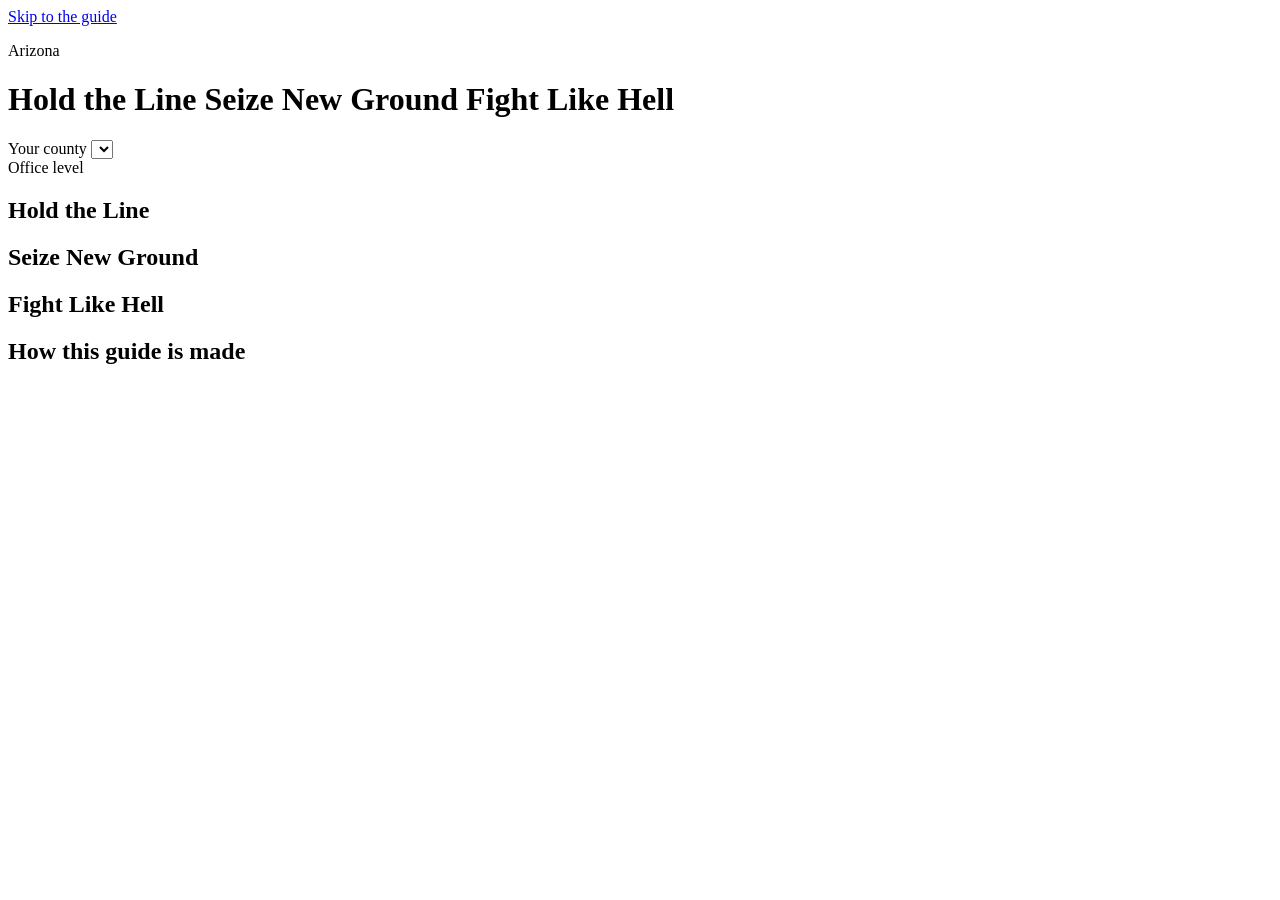
==== index.html @ 3aa8bc8f "Add page shell" ====
<!DOCTYPE html>
<html lang="en">
<head>
<meta charset="utf-8">
<meta name="viewport" content="width=device-width, initial-scale=1">
<title>HSF Voter Guide</title>
<meta name="description" content="Arizona voter guide. Hold the Line. Seize New Ground. Fight Like Hell.">

<meta property="og:title" content="HSF Voter Guide">
<meta property="og:description" content="Hold the Line. Seize New Ground. Fight Like Hell.">
<meta property="og:type" content="website">

<link rel="preconnect" href="https://fonts.googleapis.com">
<link rel="preconnect" href="https://fonts.gstatic.com" crossorigin>
<link href="https://fonts.googleapis.com/css2?family=Anton&family=Public+Sans:ital,wght@0,400;0,600;0,800;1,400&display=swap" rel="stylesheet">

<link rel="stylesheet" href="styles.css">
</head>
<body>

<a class="skip-link" href="#main">Skip to the guide</a>

<!-- ============ MASTHEAD ============ -->
<header class="masthead">
  <div class="masthead-inner">
    <p class="eyebrow" id="cycle-line">Arizona</p>
    <h1 class="wordmark">
      <span class="wm-line"><span class="lead">Hold</span> the Line</span>
      <span class="wm-line"><span class="lead">Seize</span> New Ground</span>
      <span class="wm-line"><span class="lead">Fight</span> Like Hell</span>
    </h1>
    <p class="masthead-sub" id="masthead-sub"></p>
  </div>
</header>

<!-- ============ VOTER TOOLS ============ -->
<section class="voter-tools" aria-label="Voter registration tools">
  <div class="tools-inner" id="voter-tools"></div>
</section>

<!-- ============ FILTER BAR ============ -->
<nav class="filterbar" aria-label="Filter the guide">
  <div class="filterbar-inner">

    <div class="filter-group">
      <label class="filter-label" for="county-select">Your county</label>
      <select id="county-select" class="county-select"></select>
    </div>

    <div class="filter-group filter-group-levels" id="level-group">
      <span class="filter-label" id="level-label">Office level</span>
      <div class="chiprow" role="group" aria-labelledby="level-label" id="level-chips"></div>
    </div>

  </div>
</nav>

<!-- ============ MAIN ============ -->
<main id="main">

  <!-- status / error region -->
  <div id="status" class="status" role="status" aria-live="polite"></div>

  <!-- ---- CATEGORY 1: HOLD THE LINE ---- -->
  <section class="category" id="section-hold_the_line" data-category="hold_the_line">
    <div class="category-head">
      <h2 class="category-title"><span class="lead">Hold</span> the Line</h2>
      <p class="category-blurb" data-role="blurb"></p>
      <p class="category-count" data-role="count"></p>
    </div>
    <div class="cardgrid" data-role="cards"></div>
    <p class="empty" data-role="empty" hidden>No entries yet for this county.</p>
  </section>

  <!-- ---- CATEGORY 2: SEIZE NEW GROUND ---- -->
  <section class="category" id="section-seize_new_ground" data-category="seize_new_ground">
    <div class="category-head">
      <h2 class="category-title"><span class="lead">Seize</span> New Ground</h2>
      <p class="category-blurb" data-role="blurb"></p>
      <p class="category-count" data-role="count"></p>
    </div>
    <div class="cardgrid" data-role="cards"></div>
    <p class="empty" data-role="empty" hidden>No entries yet for this county.</p>
  </section>

  <!-- ---- CATEGORY 3: FIGHT LIKE HELL ---- -->
  <section class="category category-orgs" id="section-fight_like_hell" data-category="fight_like_hell">
    <div class="category-head">
      <h2 class="category-title"><span class="lead">Fight</span> Like Hell</h2>
      <p class="category-blurb" data-role="blurb"></p>
      <p class="category-count" data-role="count"></p>
    </div>
    <div class="cardgrid" data-role="cards"></div>
    <p class="empty" data-role="empty" hidden>No organizations listed yet for this county.</p>
  </section>

</main>

<!-- ============ FOOTER ============ -->
<footer class="footer">
  <div class="footer-inner">
    <h2 class="footer-head">How this guide is made</h2>
    <p id="methodology" class="footer-text"></p>

    <dl class="footer-meta" id="footer-meta"></dl>

    <p class="disclaimer" id="paid-for-by"></p>
  </div>
</footer>

<noscript>
  <div class="noscript-note">
    This guide needs JavaScript turned on to display. Turn it on in your browser settings and reload the page.
  </div>
</noscript>

<script src="app.js"></script>
</body>
</html>
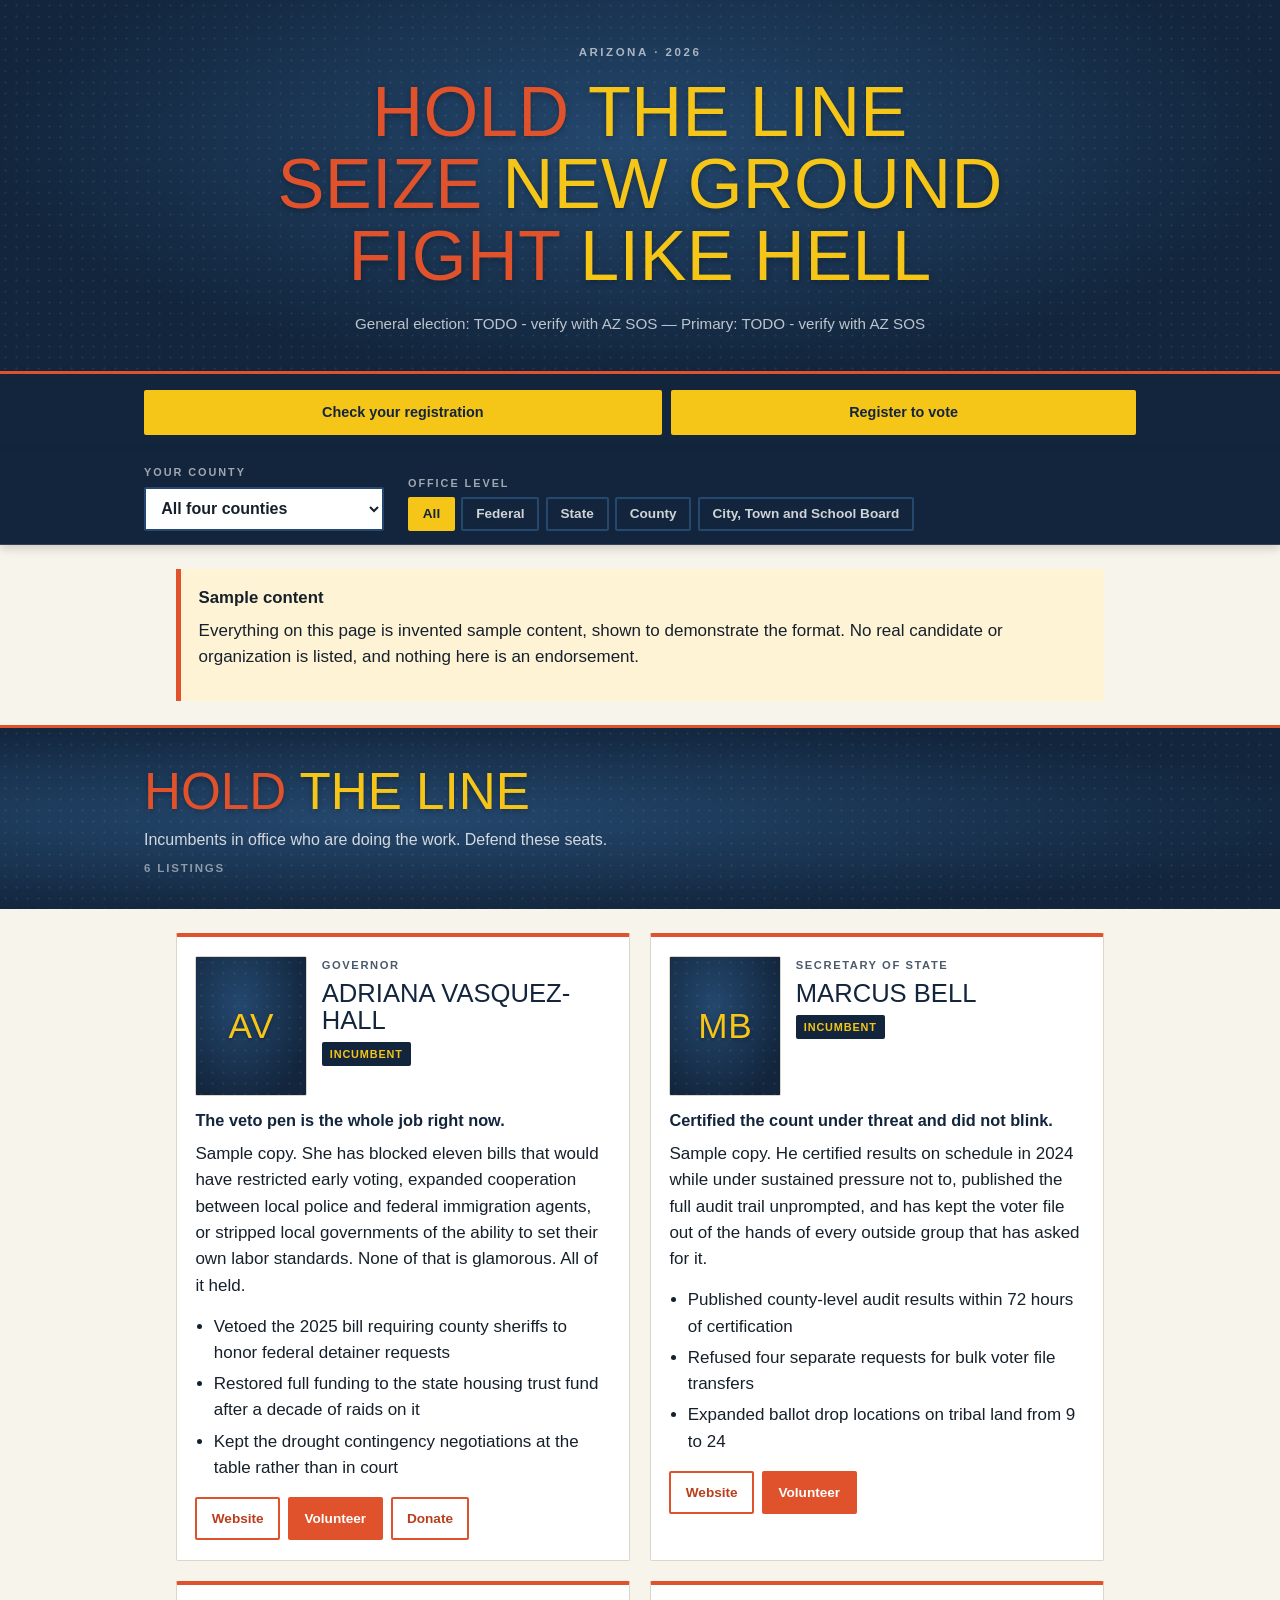
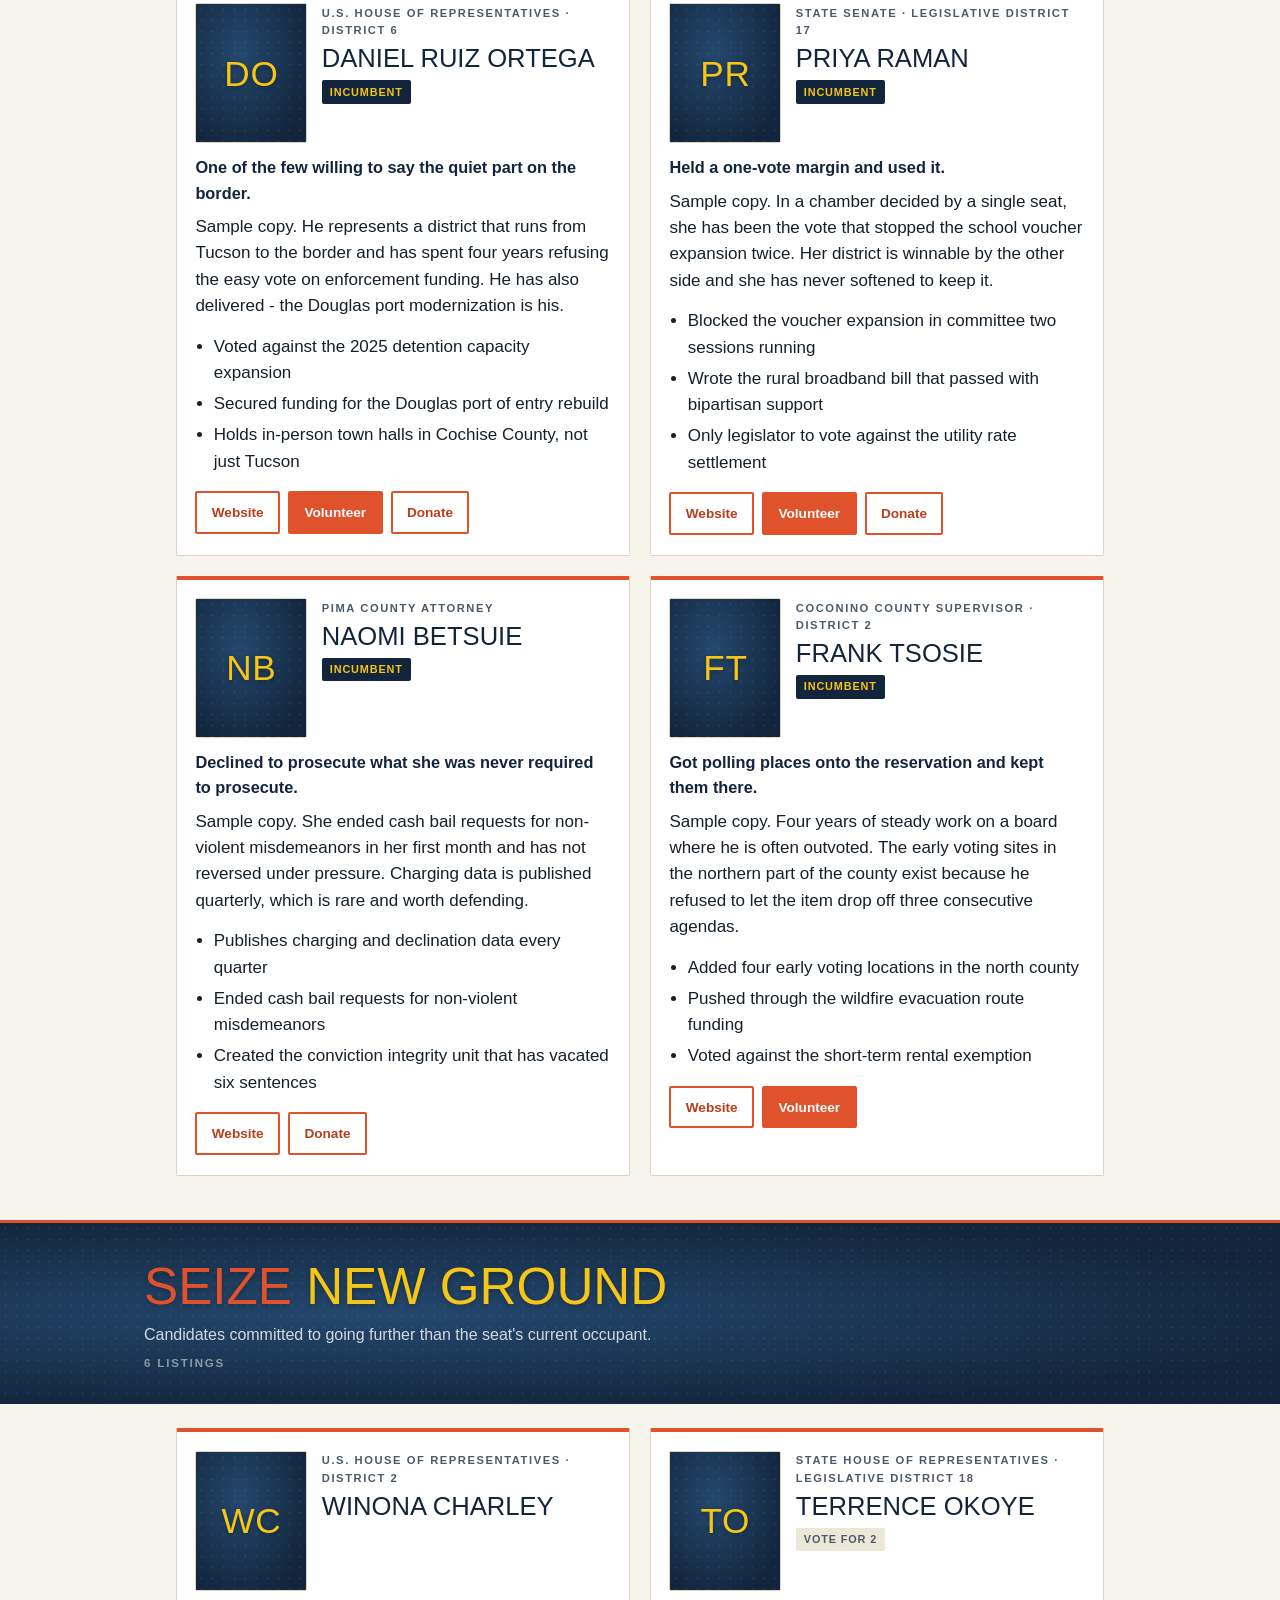
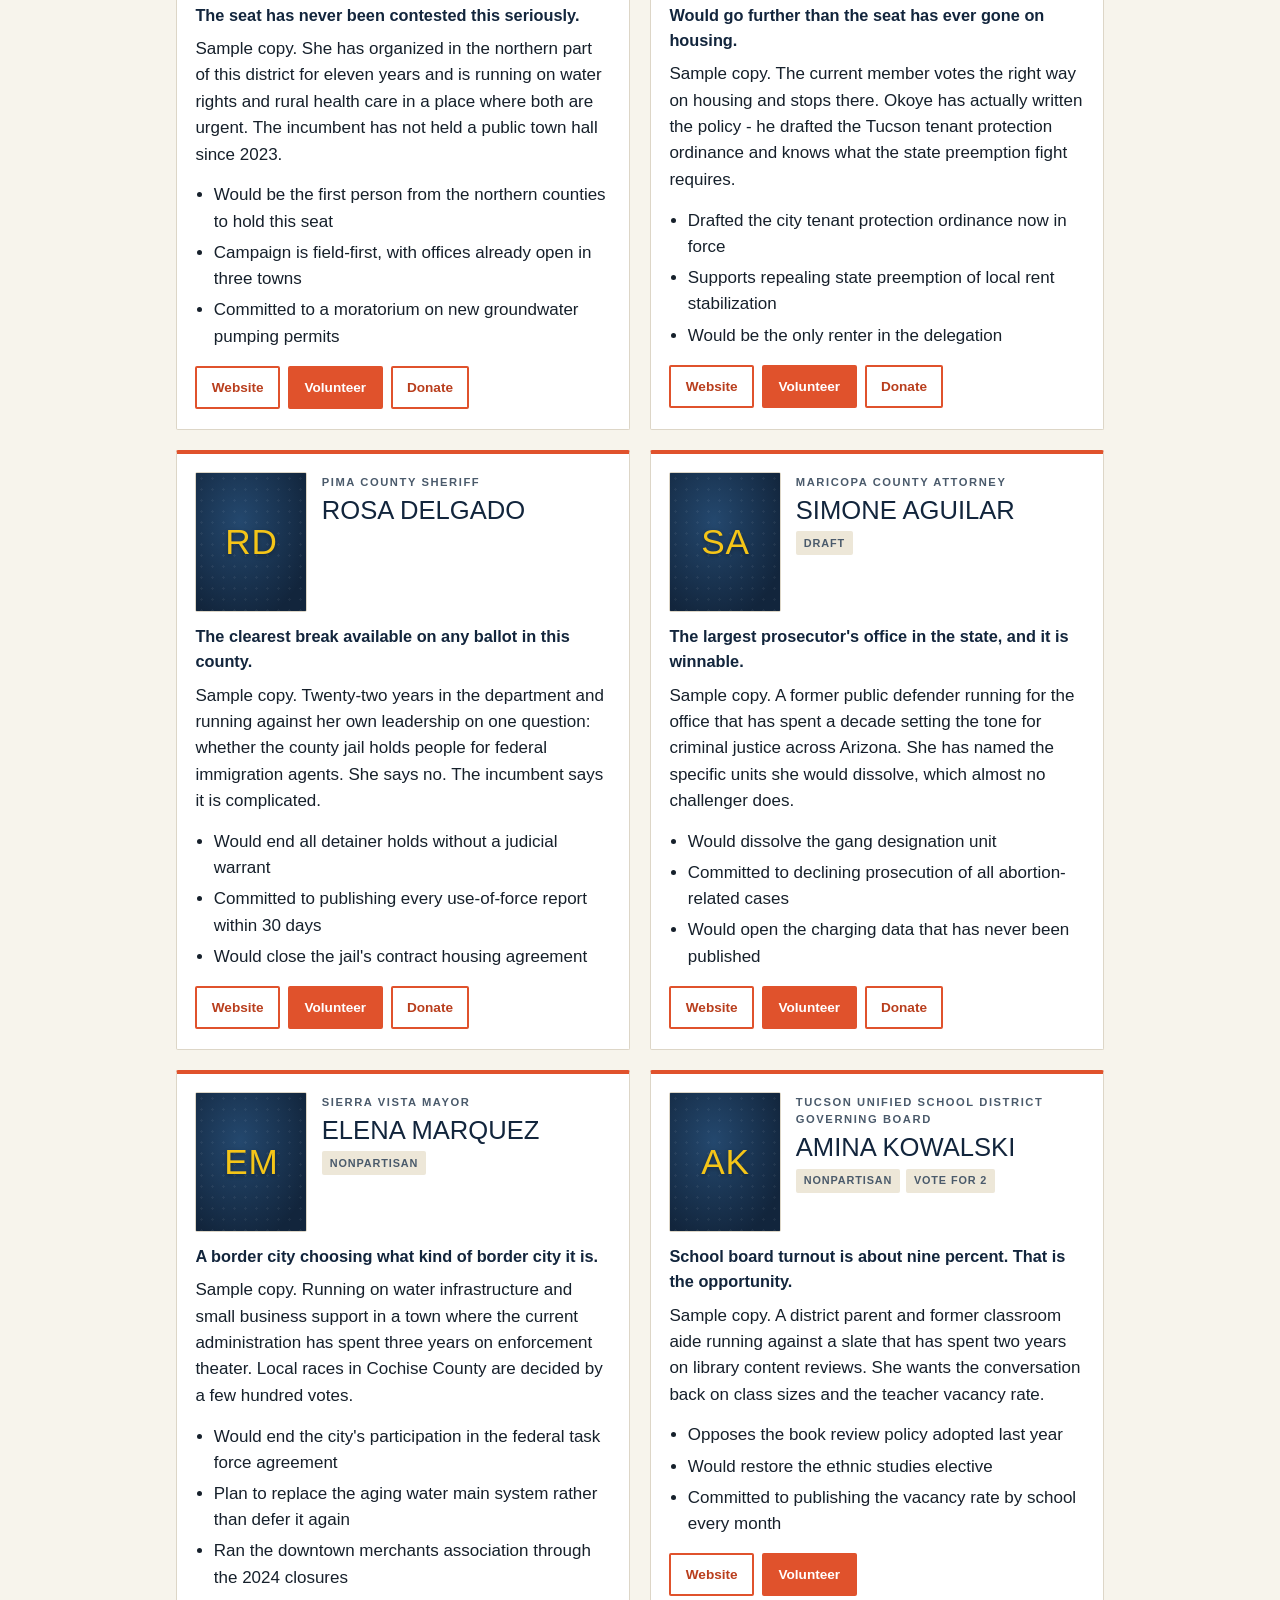
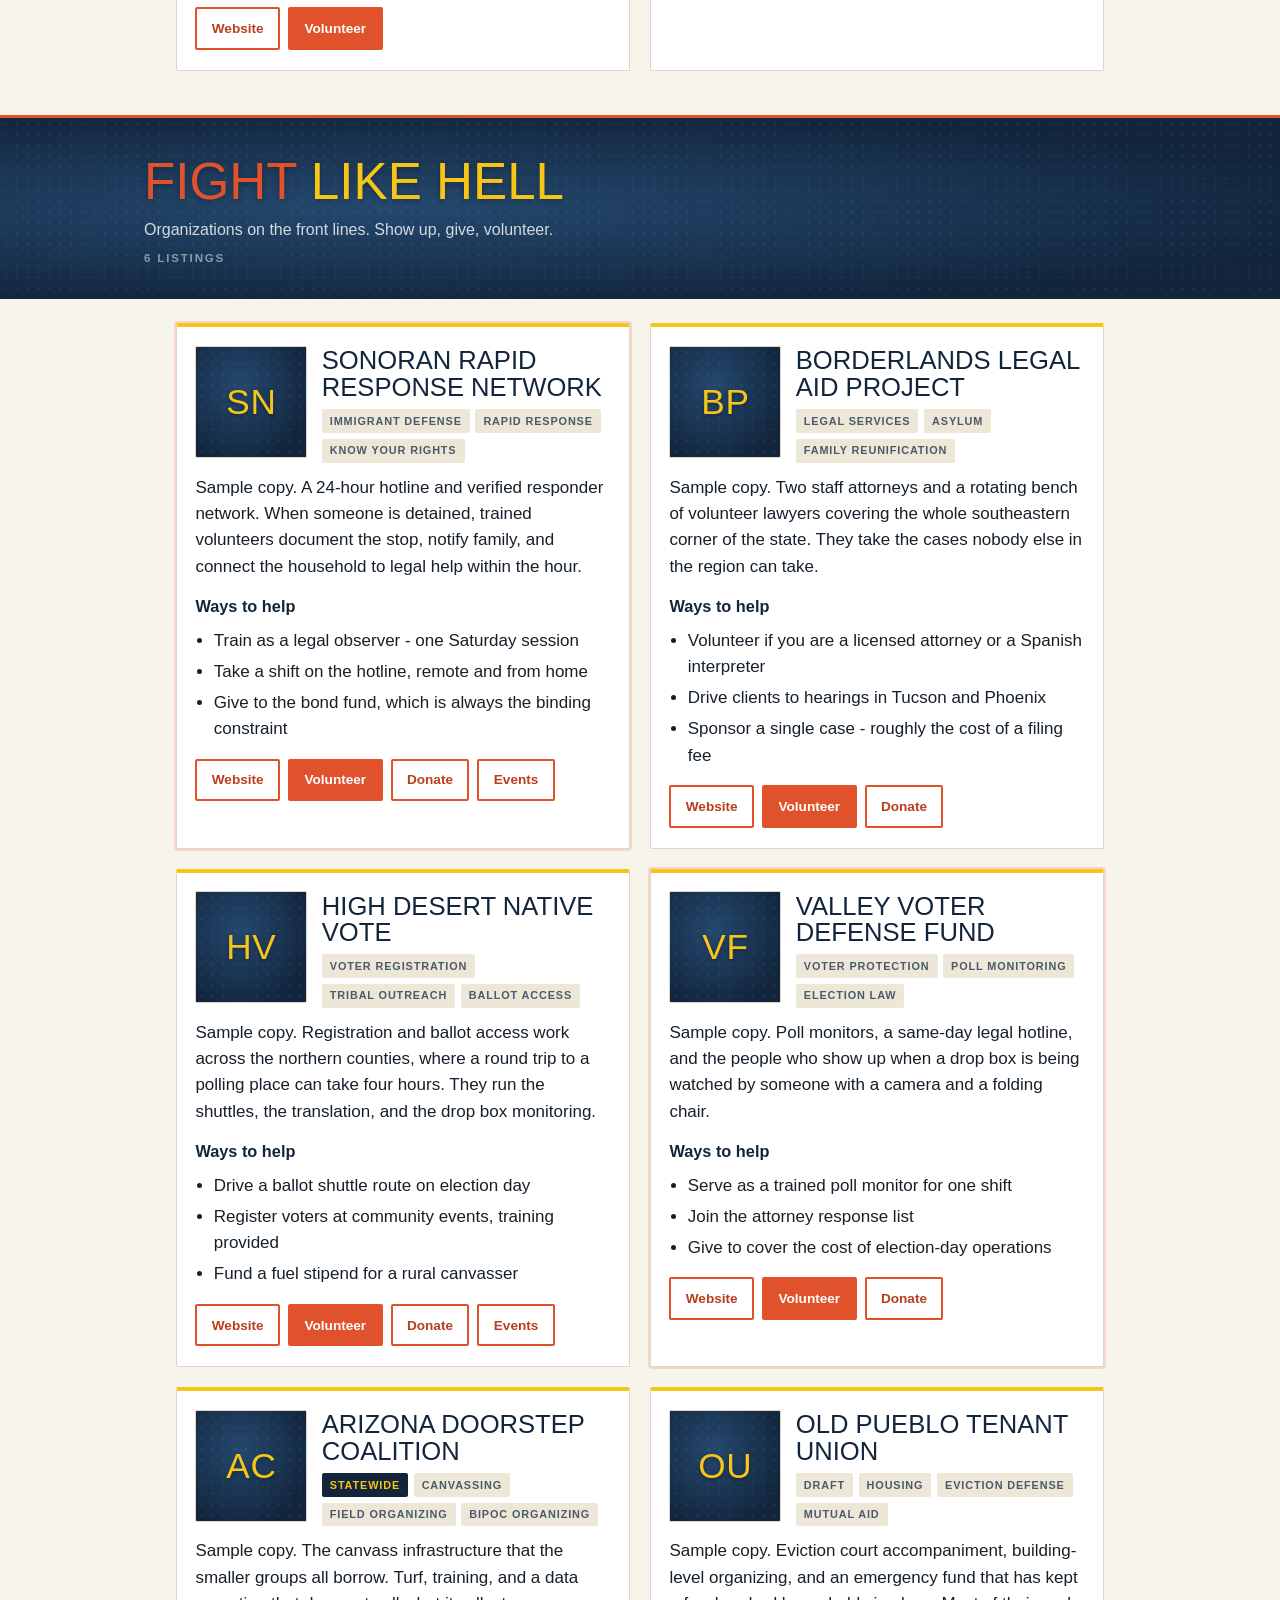
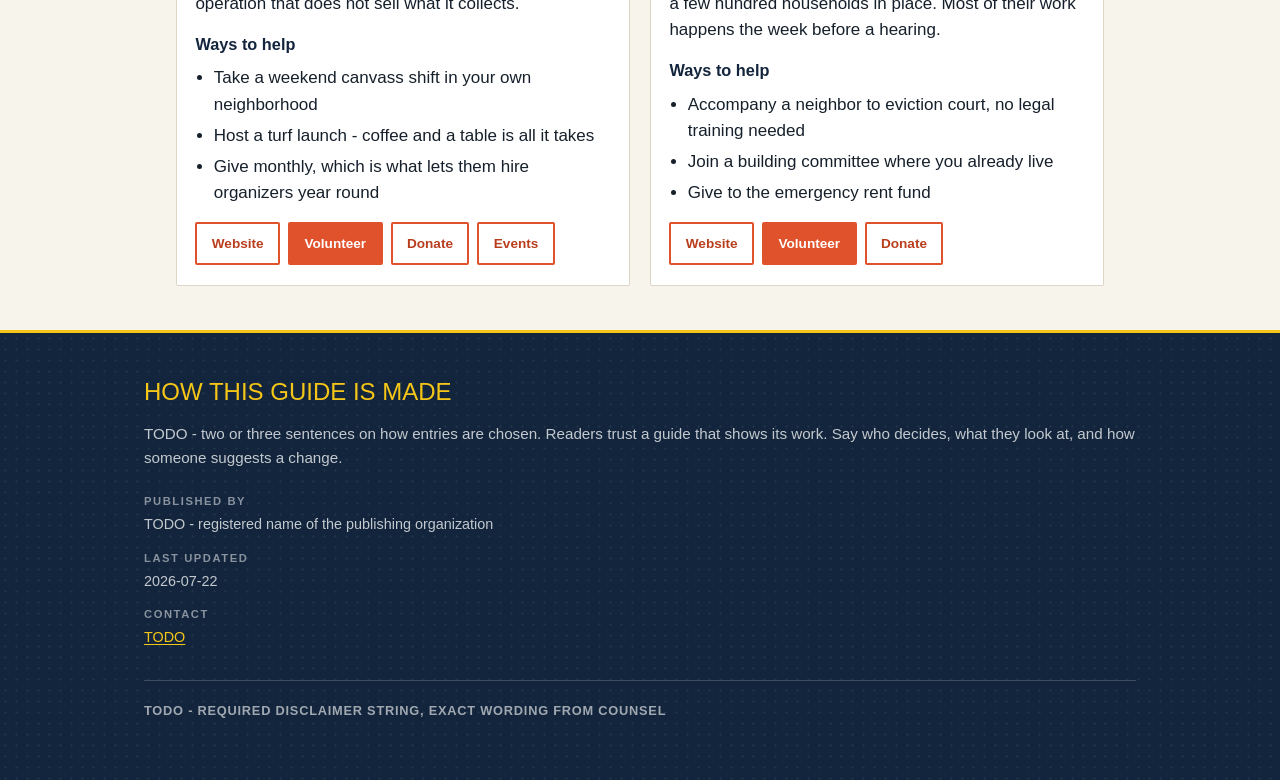
==== commit d4afe5c2: "Expand sample content, version-stamp assets" ====
--- a/index.html
+++ b/index.html
@@ -14,7 +14,7 @@
 <link rel="preconnect" href="https://fonts.gstatic.com" crossorigin>
 <link href="https://fonts.googleapis.com/css2?family=Anton&family=Public+Sans:ital,wght@0,400;0,600;0,800;1,400&display=swap" rel="stylesheet">
 
-<link rel="stylesheet" href="styles.css">
+<link rel="stylesheet" href="styles.css?v=4">
 </head>
 <body>
 
@@ -114,6 +114,6 @@
   </div>
 </noscript>
 
-<script src="app.js"></script>
+<script src="app.js?v=4"></script>
 </body>
 </html>
--- a/styles.css
+++ b/styles.css
@@ -0,0 +1,578 @@
+/* ============================================================
+   HSF VOTER GUIDE - STYLESHEET
+   Palette and lettering derived from the printed HSF card.
+   Mobile-first. Breakpoints go up from here.
+   ============================================================ */
+
+:root {
+  --navy-deep: #12253C;
+  --navy:      #1B3A5C;
+  --navy-lift: #24486E;
+  --orange:    #E0522C;
+  --orange-dk: #B93E1D;
+  --gold:      #F5C518;
+  --paper:     #F7F4EC;
+  --card:      #FFFFFF;
+  --ink:       #16202B;
+  --ink-soft:  #4A5A6B;
+  --rule:      #DDD6C7;
+
+  --display: "Anton", "Arial Narrow", sans-serif;
+  --body: "Public Sans", -apple-system, BlinkMacSystemFont, "Segoe UI", sans-serif;
+
+  --wrap: 62rem;
+  --pad: 1.25rem;
+
+  /* halftone dot field, lifted from the card background */
+  --halftone: radial-gradient(circle, rgba(255,255,255,0.055) 1.1px, transparent 1.2px);
+  --halftone-size: 11px 11px;
+}
+
+/* ---------- reset ---------- */
+*, *::before, *::after { box-sizing: border-box; }
+
+html { -webkit-text-size-adjust: 100%; }
+
+body {
+  margin: 0;
+  background: var(--paper);
+  color: var(--ink);
+  font-family: var(--body);
+  font-size: 1.0625rem;
+  line-height: 1.55;
+}
+
+h1, h2, h3 { margin: 0; }
+p { margin: 0 0 0.85em; }
+ul { margin: 0 0 0.85em; padding-left: 1.15rem; }
+img { max-width: 100%; display: block; }
+
+a {
+  color: var(--orange-dk);
+  text-underline-offset: 0.15em;
+  text-decoration-thickness: 0.09em;
+}
+a:hover { color: var(--orange); }
+
+:focus-visible {
+  outline: 3px solid var(--orange);
+  outline-offset: 2px;
+}
+
+.skip-link {
+  position: absolute;
+  left: -9999px;
+  top: 0;
+  background: var(--gold);
+  color: var(--navy-deep);
+  padding: 0.7rem 1rem;
+  font-weight: 800;
+  z-index: 100;
+}
+.skip-link:focus { left: 0; }
+
+/* ---------- shared lettering treatment ---------- */
+/* The card's signature: heavy condensed caps, orange lead word, gold remainder. */
+.lead { color: var(--orange); }
+
+/* ---------- masthead ---------- */
+.masthead {
+  background-color: var(--navy);
+  background-image:
+    var(--halftone),
+    radial-gradient(ellipse at 50% 38%, var(--navy-lift) 0%, var(--navy-deep) 72%);
+  background-size: var(--halftone-size), cover;
+  color: var(--gold);
+  padding: 2.75rem var(--pad) 2.25rem;
+  text-align: center;
+}
+
+.masthead-inner {
+  max-width: var(--wrap);
+  margin: 0 auto;
+}
+
+.eyebrow {
+  font-family: var(--body);
+  font-weight: 800;
+  font-size: 0.72rem;
+  letter-spacing: 0.22em;
+  text-transform: uppercase;
+  color: rgba(255,255,255,0.62);
+  margin: 0 0 1.1rem;
+}
+
+.wordmark {
+  font-family: var(--display);
+  font-weight: 400;
+  text-transform: uppercase;
+  color: var(--gold);
+  line-height: 0.94;
+  letter-spacing: 0.005em;
+  display: flex;
+  flex-direction: column;
+  gap: 0.5rem;
+  font-size: clamp(2.1rem, 10.5vw, 4.4rem);
+  text-shadow: 0 2px 6px rgba(0,0,0,0.28);
+}
+
+.masthead-sub {
+  margin: 1.4rem 0 0;
+  color: rgba(255,255,255,0.72);
+  font-size: 0.95rem;
+}
+
+/* ---------- voter tools ---------- */
+.voter-tools {
+  background: var(--navy-deep);
+  border-top: 3px solid var(--orange);
+  padding: 1rem var(--pad);
+}
+
+.tools-inner {
+  max-width: var(--wrap);
+  margin: 0 auto;
+  display: flex;
+  flex-wrap: wrap;
+  gap: 0.6rem;
+  justify-content: center;
+}
+
+.toolbtn {
+  display: inline-block;
+  background: var(--gold);
+  color: var(--navy-deep);
+  font-weight: 800;
+  font-size: 0.9rem;
+  padding: 0.7rem 1.1rem;
+  border-radius: 2px;
+  text-decoration: none;
+  flex: 1 1 auto;
+  text-align: center;
+  min-width: 13rem;
+}
+.toolbtn:hover { background: #FFD84D; color: var(--navy-deep); }
+
+/* ---------- filter bar ---------- */
+.filterbar {
+  position: sticky;
+  top: 0;
+  z-index: 40;
+  background: var(--navy-deep);
+  border-bottom: 1px solid rgba(255,255,255,0.14);
+  padding: 0.85rem var(--pad);
+  box-shadow: 0 3px 10px rgba(0,0,0,0.18);
+}
+
+.filterbar-inner {
+  max-width: var(--wrap);
+  margin: 0 auto;
+  display: flex;
+  flex-direction: column;
+  gap: 0.75rem;
+}
+
+.filter-label {
+  display: block;
+  font-size: 0.68rem;
+  font-weight: 800;
+  letter-spacing: 0.18em;
+  text-transform: uppercase;
+  color: rgba(255,255,255,0.6);
+  margin-bottom: 0.35rem;
+}
+
+.county-select {
+  width: 100%;
+  font-family: var(--body);
+  font-size: 1rem;
+  font-weight: 600;
+  padding: 0.65rem 0.7rem;
+  border: 2px solid var(--navy-lift);
+  border-radius: 2px;
+  background: #FFFFFF;
+  color: var(--ink);
+}
+
+.chiprow {
+  display: flex;
+  flex-wrap: wrap;
+  gap: 0.4rem;
+}
+
+.chip {
+  font-family: var(--body);
+  font-size: 0.85rem;
+  font-weight: 700;
+  padding: 0.45rem 0.8rem;
+  border: 2px solid var(--navy-lift);
+  border-radius: 2px;
+  background: transparent;
+  color: rgba(255,255,255,0.8);
+  cursor: pointer;
+}
+.chip:hover { border-color: var(--gold); color: #FFFFFF; }
+.chip[aria-pressed="true"] {
+  background: var(--gold);
+  border-color: var(--gold);
+  color: var(--navy-deep);
+}
+
+/* ---------- status ---------- */
+.status {
+  max-width: var(--wrap);
+  margin: 0 auto;
+  padding: 0 var(--pad);
+}
+
+.status:empty { display: none; }
+
+.status-msg {
+  background: #FFF3D6;
+  border-left: 5px solid var(--orange);
+  padding: 1rem 1.1rem;
+  margin: 1.5rem 0;
+}
+
+.status-msg h2 {
+  font-family: var(--body);
+  font-size: 1.05rem;
+  font-weight: 800;
+  margin: 0 0 0.4rem;
+}
+
+/* ---------- category bands ---------- */
+/* Signature element: three navy halftone bands descending the page,
+   each carrying the printed card's exact lettering. */
+.category { margin: 0 0 0.5rem; }
+
+.category-head {
+  background-color: var(--navy);
+  background-image:
+    var(--halftone),
+    radial-gradient(ellipse at 30% 50%, var(--navy-lift) 0%, var(--navy-deep) 78%);
+  background-size: var(--halftone-size), cover;
+  padding: 2rem var(--pad) 1.75rem;
+  border-top: 3px solid var(--orange);
+}
+
+.category-title {
+  font-family: var(--display);
+  font-weight: 400;
+  text-transform: uppercase;
+  color: var(--gold);
+  line-height: 0.95;
+  font-size: clamp(1.9rem, 9vw, 3.2rem);
+  max-width: var(--wrap);
+  margin: 0 auto;
+  text-shadow: 0 2px 5px rgba(0,0,0,0.25);
+}
+
+.category-blurb {
+  max-width: var(--wrap);
+  margin: 0.75rem auto 0;
+  color: rgba(255,255,255,0.8);
+  font-size: 1rem;
+}
+
+.category-count {
+  max-width: var(--wrap);
+  margin: 0.4rem auto 0;
+  font-size: 0.72rem;
+  font-weight: 800;
+  letter-spacing: 0.16em;
+  text-transform: uppercase;
+  color: rgba(255,255,255,0.5);
+}
+
+/* ---------- cards ---------- */
+.cardgrid {
+  max-width: var(--wrap);
+  margin: 0 auto;
+  padding: 1.5rem var(--pad) 2.25rem;
+  display: grid;
+  grid-template-columns: 1fr;
+  gap: 1rem;
+}
+
+.entry {
+  background: var(--card);
+  border: 1px solid var(--rule);
+  border-top: 4px solid var(--orange);
+  border-radius: 2px;
+  padding: 1.15rem 1.15rem 1.25rem;
+}
+
+/* ---------- card header: portrait plus name ---------- */
+.entry-head {
+  display: flex;
+  gap: 0.9rem;
+  align-items: flex-start;
+  margin-bottom: 0.75rem;
+}
+
+.entry-headtext {
+  min-width: 0;
+  padding-top: 0.1rem;
+}
+
+/* 4:5 portrait. Cover crop weighted toward the top so heads survive
+   inconsistent source photos from campaign press kits. */
+.entry-portrait {
+  flex: 0 0 auto;
+  width: 104px;
+  aspect-ratio: 4 / 5;
+  border-radius: 2px;
+  border: 1px solid var(--rule);
+  overflow: hidden;
+  background: #EDE7D8;
+}
+
+.entry-portrait img {
+  width: 100%;
+  height: 100%;
+  object-fit: cover;
+  object-position: 50% 20%;
+}
+
+/* Fallback when no photo exists yet: navy halftone tile, gold initials. */
+.entry-monogram {
+  width: 100%;
+  height: 100%;
+  display: flex;
+  align-items: center;
+  justify-content: center;
+  background-color: var(--navy);
+  background-image:
+    var(--halftone),
+    radial-gradient(ellipse at 40% 35%, var(--navy-lift) 0%, var(--navy-deep) 80%);
+  background-size: var(--halftone-size), cover;
+  font-family: var(--display);
+  font-size: 2.1rem;
+  line-height: 1;
+  letter-spacing: 0.02em;
+  color: var(--gold);
+  text-shadow: 0 2px 4px rgba(0,0,0,0.3);
+}
+
+.entry-race {
+  font-size: 0.7rem;
+  font-weight: 800;
+  letter-spacing: 0.14em;
+  text-transform: uppercase;
+  color: var(--ink-soft);
+  margin: 0 0 0.35rem;
+}
+
+.entry-name {
+  font-family: var(--display);
+  font-weight: 400;
+  text-transform: uppercase;
+  color: var(--navy-deep);
+  font-size: 1.6rem;
+  line-height: 1.05;
+  margin: 0 0 0.15rem;
+  overflow-wrap: break-word;
+}
+
+.entry-tags {
+  display: flex;
+  flex-wrap: wrap;
+  gap: 0.35rem;
+  margin: 0.5rem 0 0;
+}
+
+.tag {
+  font-size: 0.68rem;
+  font-weight: 800;
+  letter-spacing: 0.08em;
+  text-transform: uppercase;
+  background: #EDE7D8;
+  color: var(--ink-soft);
+  padding: 0.22rem 0.5rem;
+  border-radius: 2px;
+}
+
+.tag-incumbent {
+  background: var(--navy-deep);
+  color: var(--gold);
+}
+
+.entry-headline {
+  font-weight: 800;
+  font-size: 1.02rem;
+  color: var(--navy-deep);
+  margin: 0 0 0.5rem;
+}
+
+.entry-summary { color: var(--ink); }
+
+.entry-bullets { color: var(--ink); }
+.entry-bullets li { margin-bottom: 0.3rem; }
+
+.entry-links {
+  display: flex;
+  flex-wrap: wrap;
+  gap: 0.5rem;
+  margin-top: 1rem;
+}
+
+.linkbtn {
+  font-size: 0.85rem;
+  font-weight: 800;
+  padding: 0.55rem 0.9rem;
+  border: 2px solid var(--orange);
+  border-radius: 2px;
+  color: var(--orange-dk);
+  text-decoration: none;
+}
+.linkbtn:hover { background: var(--orange); color: #FFFFFF; }
+
+.linkbtn-primary {
+  background: var(--orange);
+  border-color: var(--orange);
+  color: #FFFFFF;
+}
+.linkbtn-primary:hover { background: var(--orange-dk); border-color: var(--orange-dk); color: #FFFFFF; }
+
+/* ---------- organizations read differently from candidates ---------- */
+.category-orgs .entry { border-top-color: var(--gold); }
+
+/* Logos are square and must not be cropped, unlike headshots. */
+.category-orgs .entry-portrait {
+  aspect-ratio: 1 / 1;
+  background: #FFFFFF;
+}
+.category-orgs .entry-portrait img {
+  object-fit: contain;
+  object-position: center;
+  padding: 0.4rem;
+}
+
+.org-urgent {
+  border-top-color: var(--orange);
+  box-shadow: 0 0 0 2px rgba(224,82,44,0.18);
+}
+
+.empty {
+  max-width: var(--wrap);
+  margin: 0 auto;
+  padding: 0 var(--pad) 2.5rem;
+  color: var(--ink-soft);
+  font-style: italic;
+}
+
+/* ---------- footer ---------- */
+.footer {
+  background: var(--navy-deep);
+  background-image: var(--halftone);
+  background-size: var(--halftone-size);
+  color: rgba(255,255,255,0.75);
+  padding: 2.5rem var(--pad) 3rem;
+  border-top: 3px solid var(--gold);
+}
+
+.footer-inner { max-width: var(--wrap); margin: 0 auto; }
+
+.footer-head {
+  font-family: var(--display);
+  font-weight: 400;
+  text-transform: uppercase;
+  color: var(--gold);
+  font-size: 1.5rem;
+  margin: 0 0 0.75rem;
+}
+
+.footer-text { font-size: 0.95rem; }
+
+.footer-meta {
+  margin: 1.5rem 0 0;
+  font-size: 0.9rem;
+}
+.footer-meta dt {
+  font-weight: 800;
+  font-size: 0.7rem;
+  letter-spacing: 0.14em;
+  text-transform: uppercase;
+  color: rgba(255,255,255,0.5);
+  margin-top: 0.9rem;
+}
+.footer-meta dd { margin: 0.15rem 0 0; }
+
+.footer a { color: var(--gold); }
+.footer a:hover { color: #FFD84D; }
+
+.disclaimer {
+  margin-top: 2rem;
+  padding-top: 1.25rem;
+  border-top: 1px solid rgba(255,255,255,0.18);
+  font-size: 0.8rem;
+  color: rgba(255,255,255,0.6);
+  text-transform: uppercase;
+  letter-spacing: 0.06em;
+  font-weight: 700;
+}
+
+.noscript-note {
+  background: var(--gold);
+  color: var(--navy-deep);
+  padding: 1.25rem var(--pad);
+  font-weight: 700;
+  text-align: center;
+}
+
+/* ============================================================
+   BREAKPOINTS
+   ============================================================ */
+
+@media (min-width: 40rem) {
+  :root { --pad: 2rem; }
+
+  .filterbar-inner {
+    flex-direction: row;
+    align-items: flex-end;
+    gap: 1.5rem;
+  }
+  .filter-group { flex: 0 0 auto; }
+  .filter-group-levels { flex: 1 1 auto; }
+  .county-select { min-width: 15rem; width: auto; }
+
+  .cardgrid {
+    grid-template-columns: repeat(2, 1fr);
+    gap: 1.25rem;
+  }
+
+  .entry-portrait { width: 96px; }
+  .entry-monogram { font-size: 1.9rem; }
+}
+
+@media (min-width: 62rem) {
+  .wordmark { gap: 0.35rem; }
+  .category-head { padding: 2.5rem var(--pad) 2rem; }
+  .entry-portrait { width: 112px; }
+  .entry-monogram { font-size: 2.2rem; }
+}
+
+/* ============================================================
+   ACCESSIBILITY AND PRINT
+   ============================================================ */
+
+@media (prefers-reduced-motion: reduce) {
+  *, *::before, *::after {
+    animation-duration: 0.01ms !important;
+    transition-duration: 0.01ms !important;
+    scroll-behavior: auto !important;
+  }
+}
+
+@media print {
+  .filterbar, .voter-tools, .skip-link { display: none; }
+  body { background: #FFFFFF; font-size: 11pt; }
+  .category-head { background: #FFFFFF !important; border-bottom: 3px solid #000; }
+  .category-title, .footer-head { color: #000 !important; text-shadow: none; }
+  .lead { color: #000 !important; }
+  .category-blurb, .category-count { color: #333 !important; }
+  .footer { background: #FFFFFF !important; color: #000; }
+  .entry { break-inside: avoid; border: 1px solid #999; }
+  .entry-monogram { background: #EEE !important; color: #000 !important; text-shadow: none; }
+}
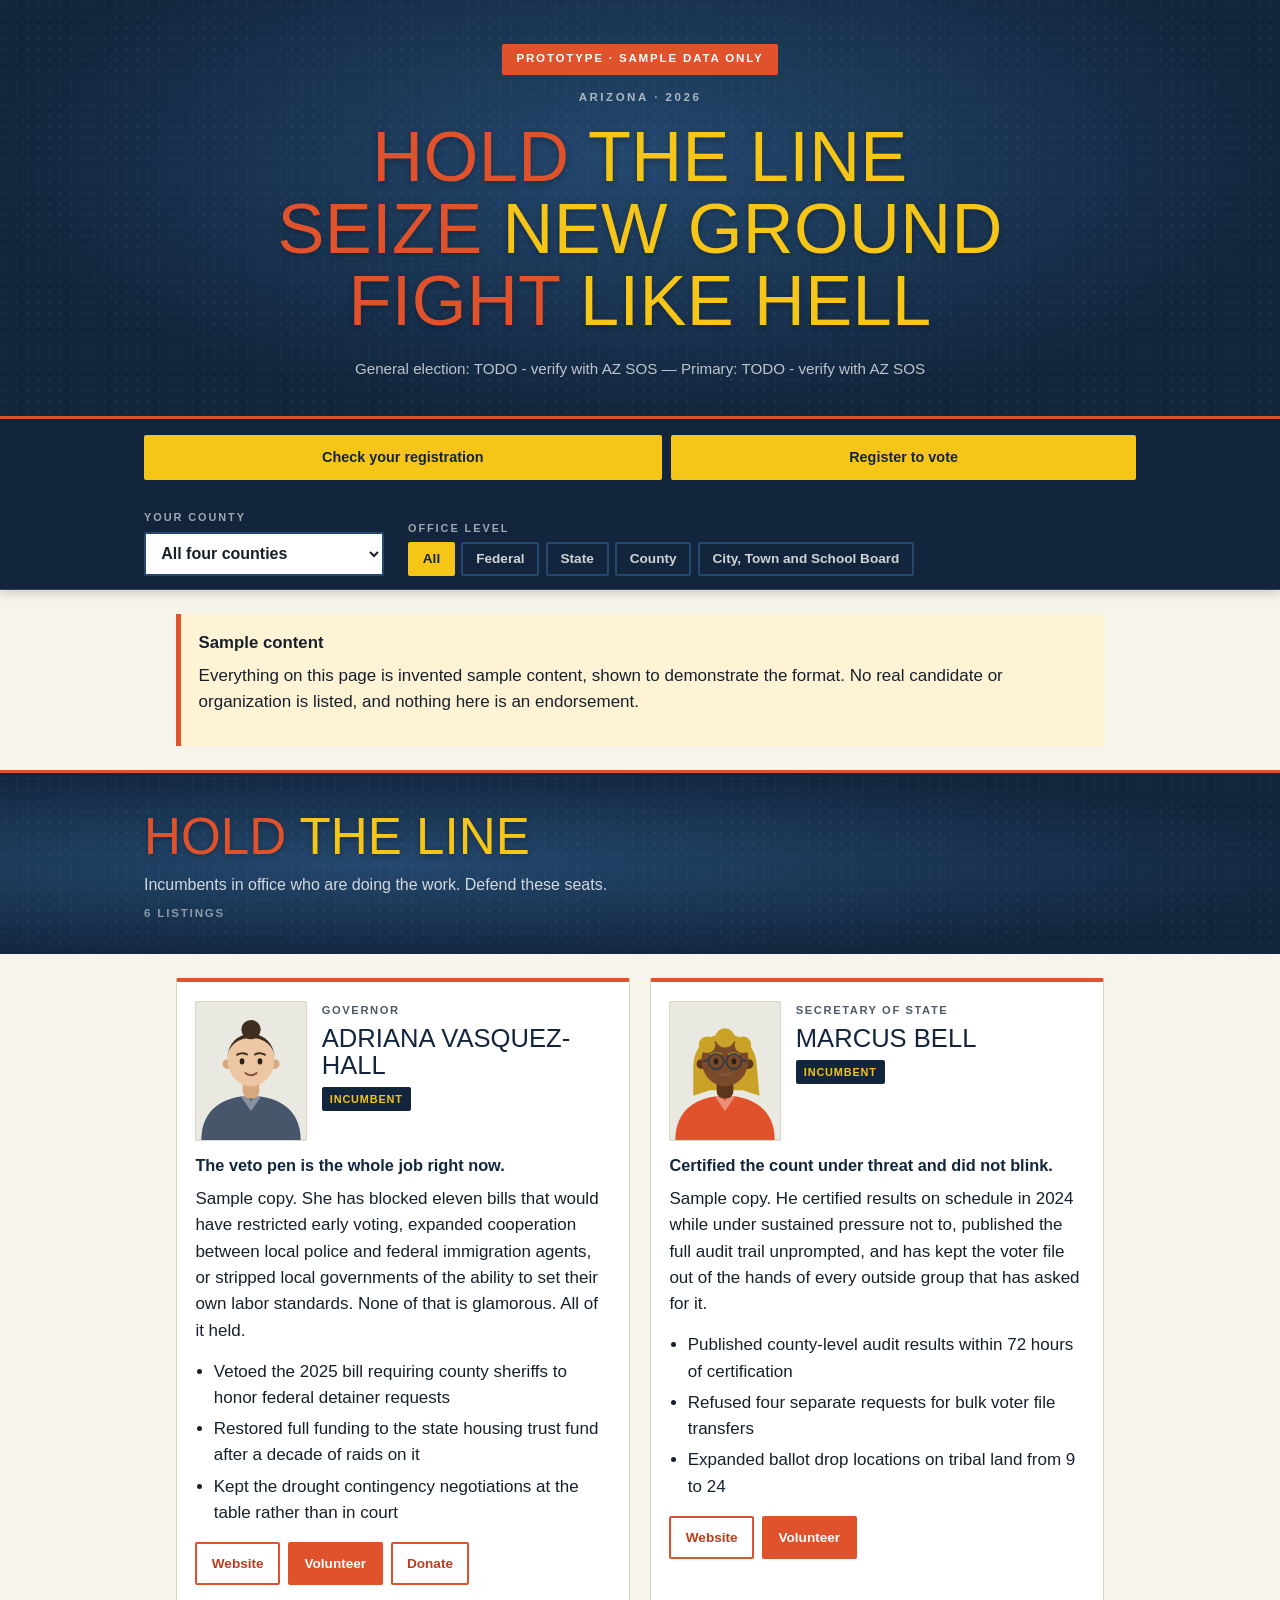
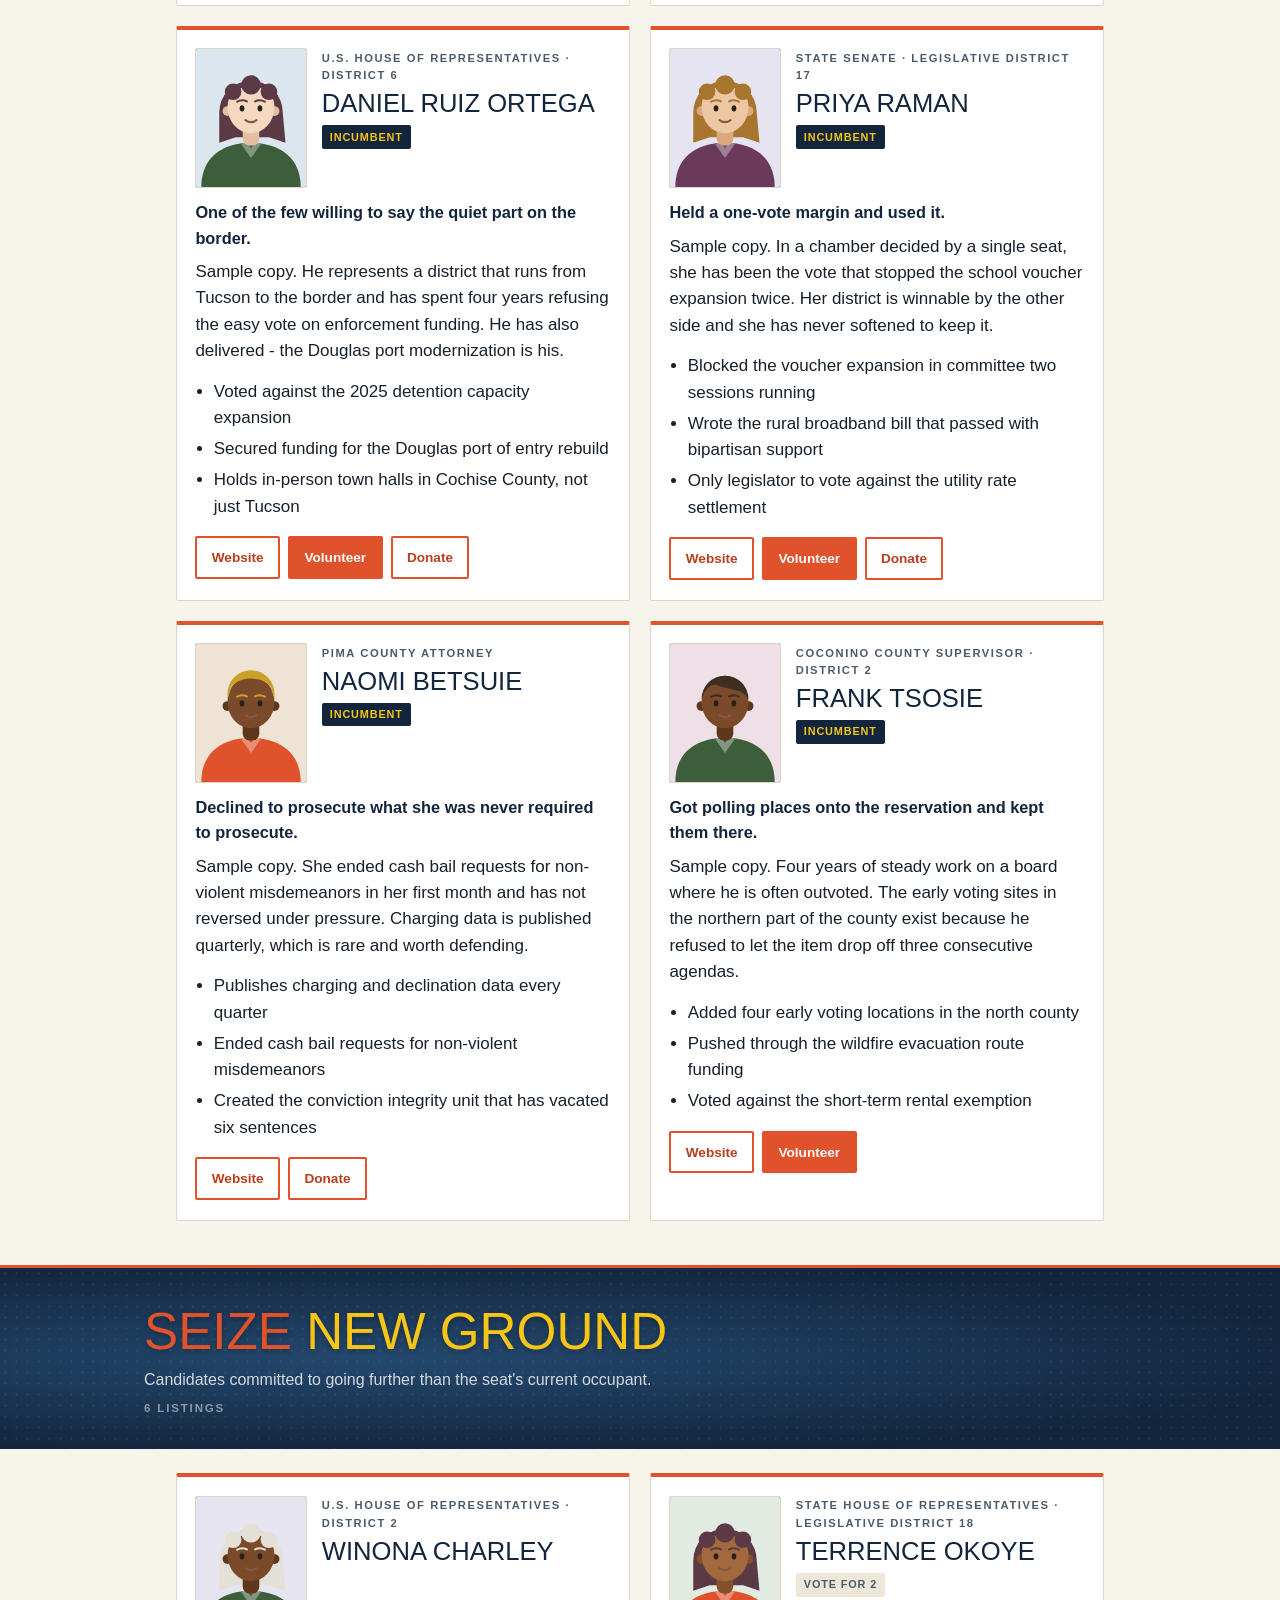
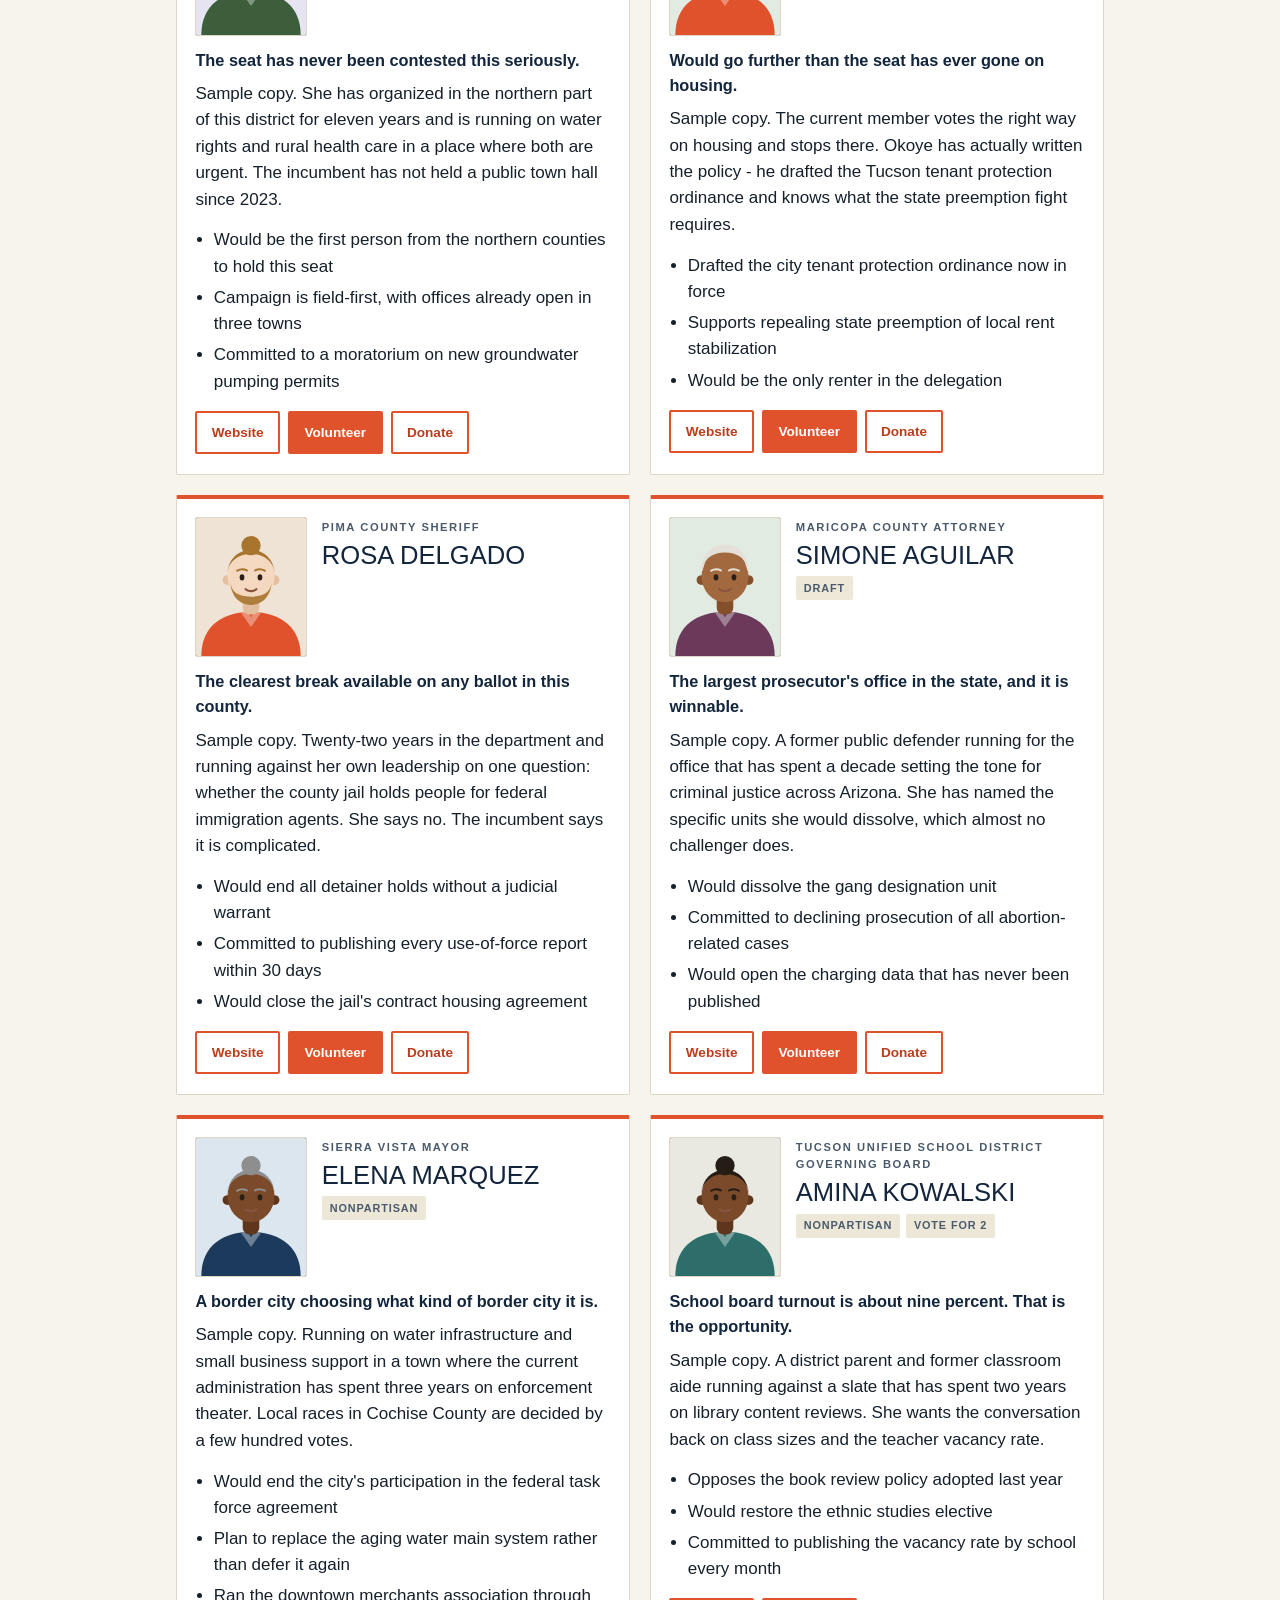
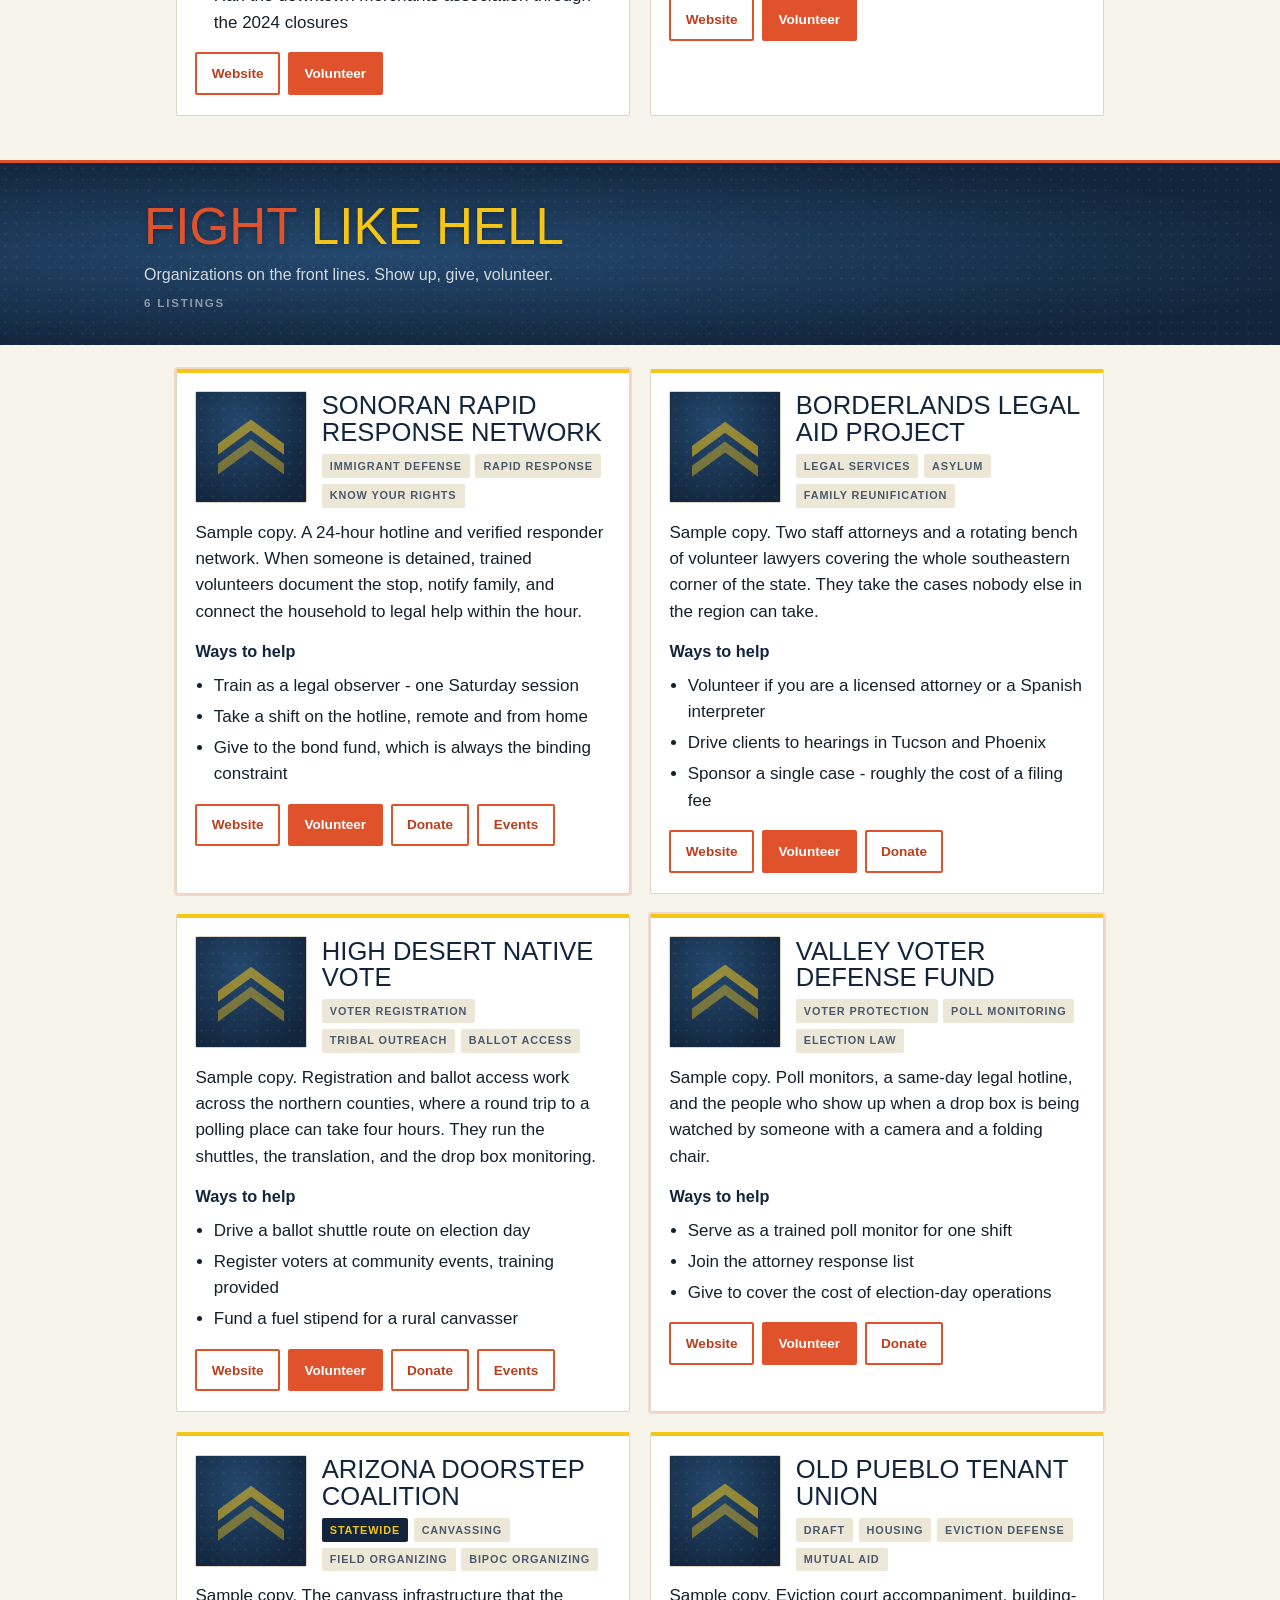
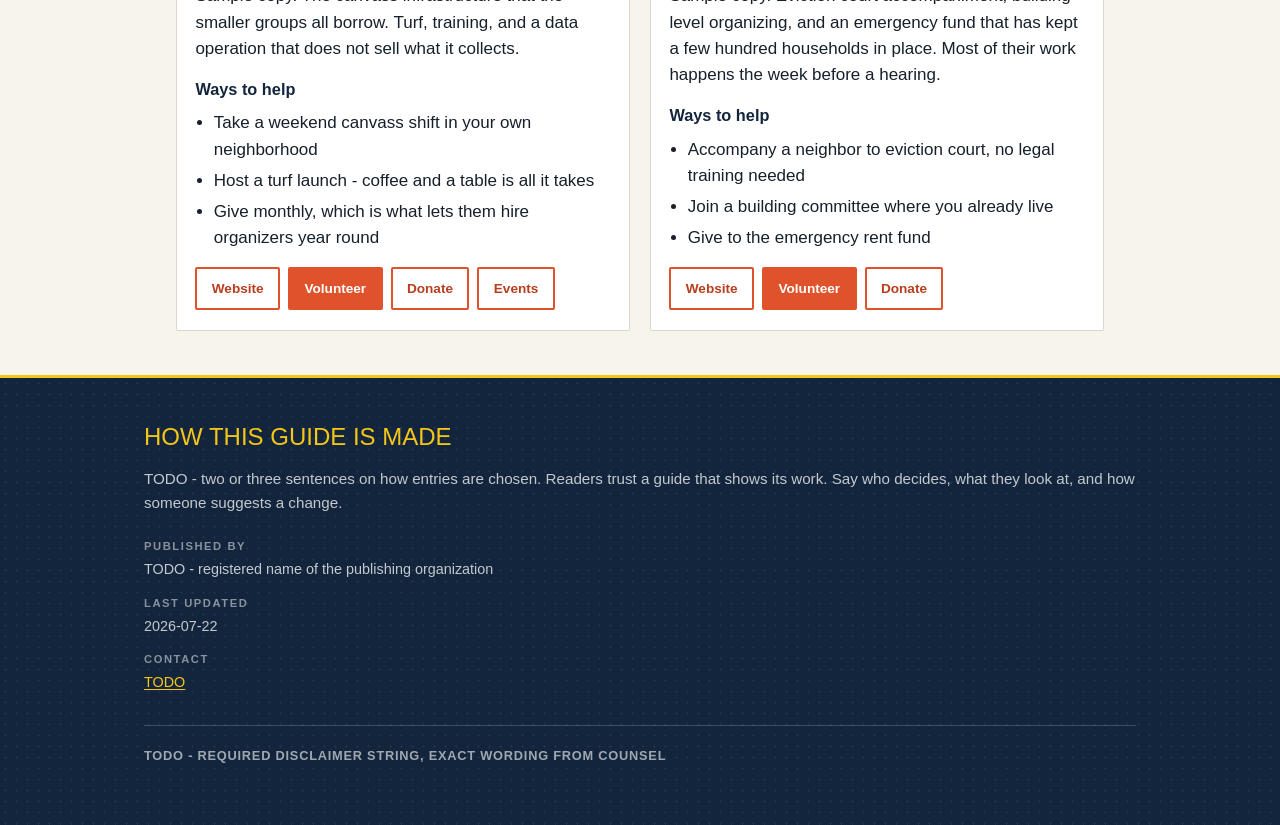
==== commit 62a77cd4: "Illustrated avatar portraits and prototype ribbon" ====
--- a/index.html
+++ b/index.html
@@ -14,7 +14,7 @@
 <link rel="preconnect" href="https://fonts.gstatic.com" crossorigin>
 <link href="https://fonts.googleapis.com/css2?family=Anton&family=Public+Sans:ital,wght@0,400;0,600;0,800;1,400&display=swap" rel="stylesheet">
 
-<link rel="stylesheet" href="styles.css?v=4">
+<link rel="stylesheet" href="styles.css?v=6">
 </head>
 <body>
 
@@ -114,6 +114,6 @@
   </div>
 </noscript>
 
-<script src="app.js?v=4"></script>
+<script src="app.js?v=6"></script>
 </body>
 </html>
--- a/styles.css
+++ b/styles.css
@@ -335,24 +335,35 @@
   object-position: 50% 20%;
 }
 
-/* Fallback when no photo exists yet: navy halftone tile, gold initials. */
-.entry-monogram {
+.proto-flag {
+  display: block;
+  background: var(--orange);
+  color: #FFFFFF;
+  padding: 0.4rem 0.9rem;
+  margin: 0 auto 0.9rem;
+  width: fit-content;
+  max-width: 100%;
+  border-radius: 2px;
+  letter-spacing: 0.16em;
+}
+
+/* Placeholder when no photo exists yet. Person tiles paint their own
+   illustrated portrait; organization tiles keep the navy halftone field. */
+.entry-placeholder {
   width: 100%;
   height: 100%;
-  display: flex;
-  align-items: center;
-  justify-content: center;
+  display: block;
   background-color: var(--navy);
   background-image:
     var(--halftone),
-    radial-gradient(ellipse at 40% 35%, var(--navy-lift) 0%, var(--navy-deep) 80%);
+    radial-gradient(ellipse at 40% 30%, var(--navy-lift) 0%, var(--navy-deep) 82%);
   background-size: var(--halftone-size), cover;
-  font-family: var(--display);
-  font-size: 2.1rem;
-  line-height: 1;
-  letter-spacing: 0.02em;
-  color: var(--gold);
-  text-shadow: 0 2px 4px rgba(0,0,0,0.3);
+}
+
+.entry-placeholder svg {
+  width: 100%;
+  height: 100%;
+  display: block;
 }
 
 .entry-race {
@@ -543,14 +554,14 @@
   }
 
   .entry-portrait { width: 96px; }
-  .entry-monogram { font-size: 1.9rem; }
+
 }
 
 @media (min-width: 62rem) {
   .wordmark { gap: 0.35rem; }
   .category-head { padding: 2.5rem var(--pad) 2rem; }
   .entry-portrait { width: 112px; }
-  .entry-monogram { font-size: 2.2rem; }
+
 }
 
 /* ============================================================
@@ -574,5 +585,5 @@
   .category-blurb, .category-count { color: #333 !important; }
   .footer { background: #FFFFFF !important; color: #000; }
   .entry { break-inside: avoid; border: 1px solid #999; }
-  .entry-monogram { background: #EEE !important; color: #000 !important; text-shadow: none; }
-}
+  .entry-placeholder { background: #F0F0F0 !important; }
+}
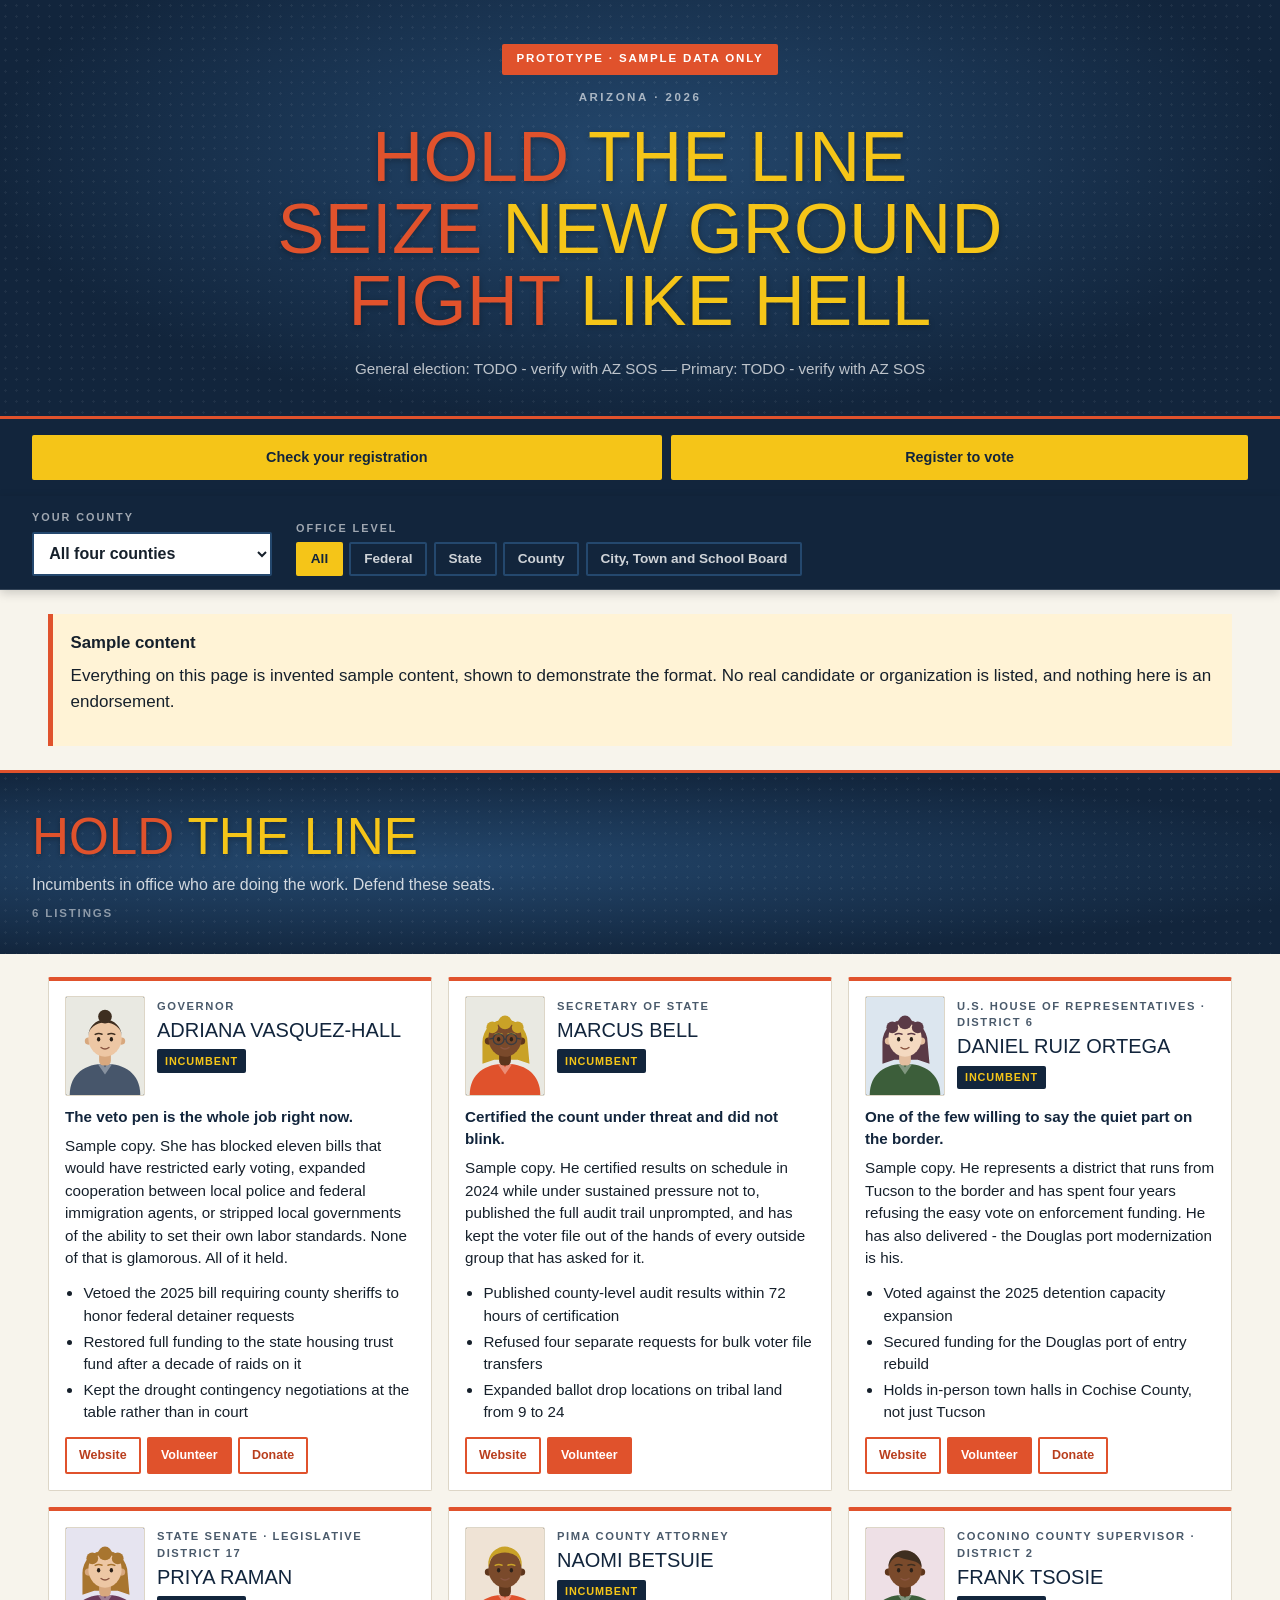
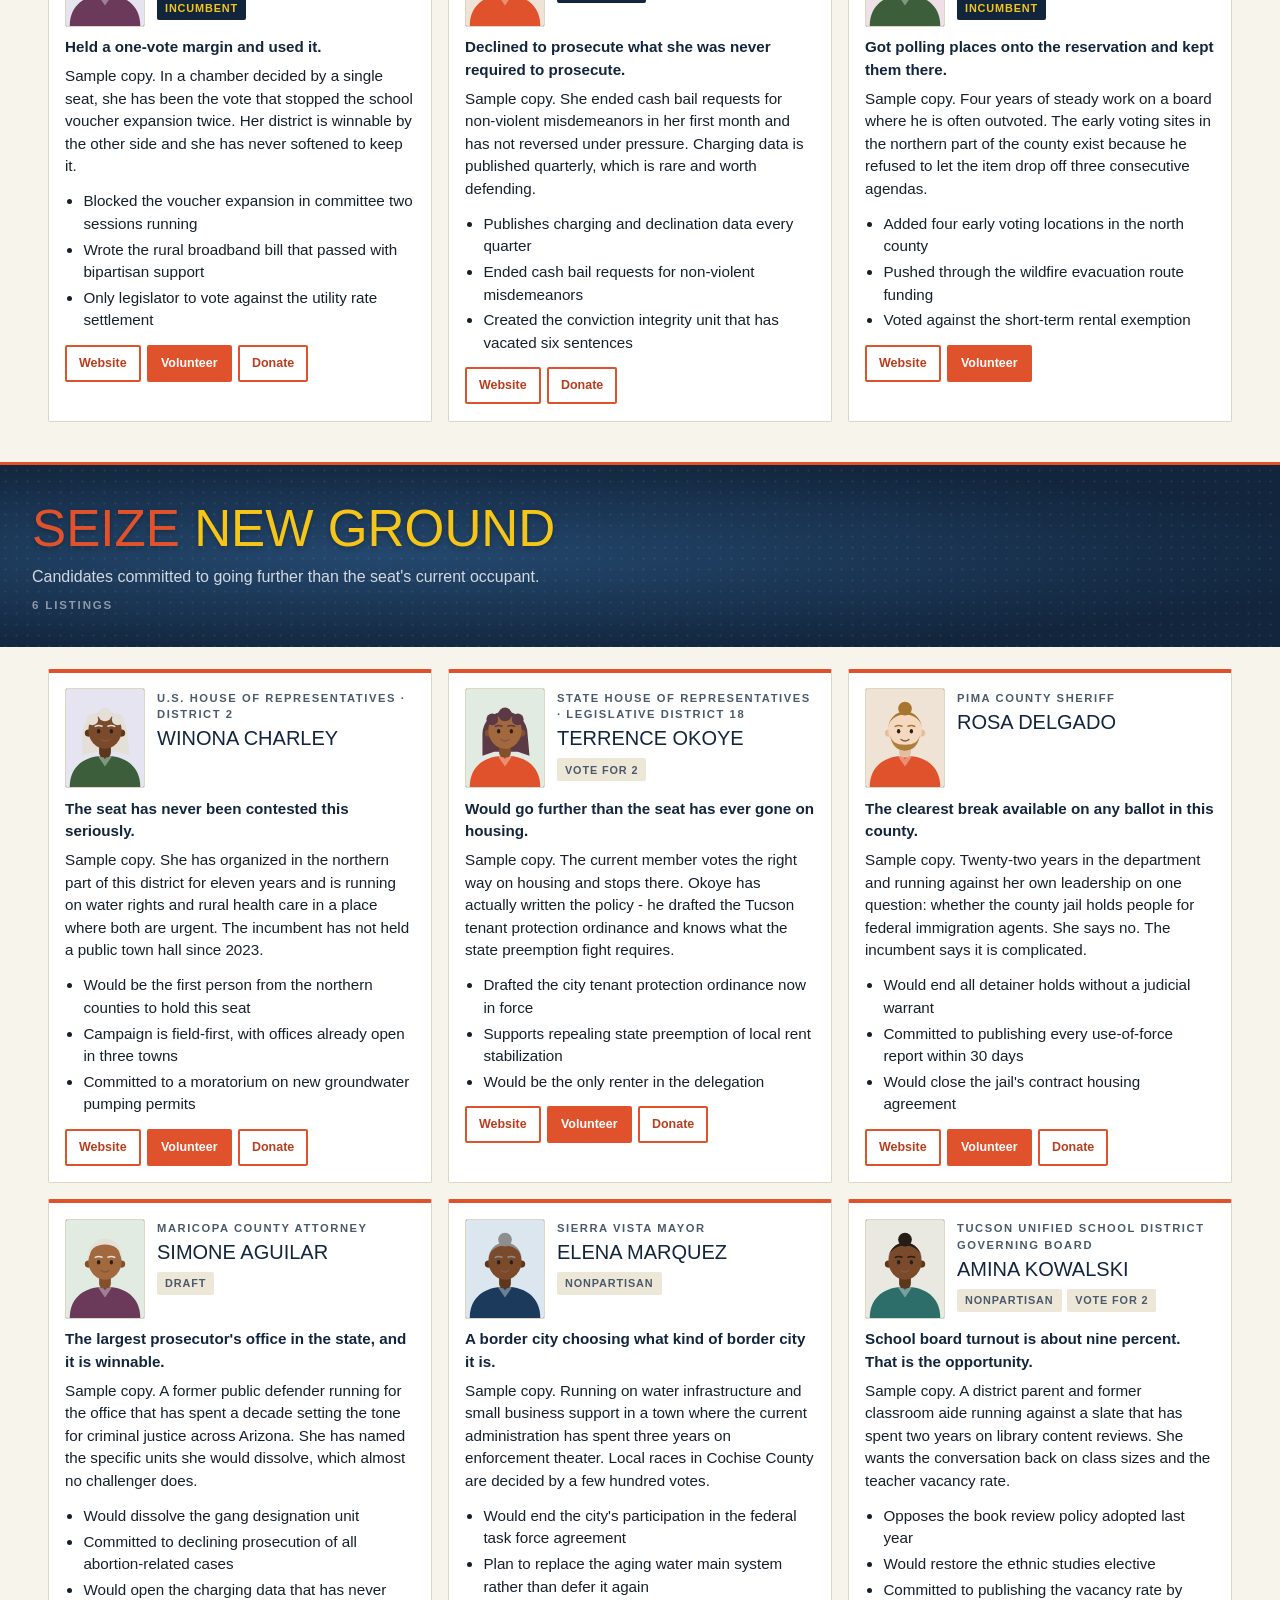
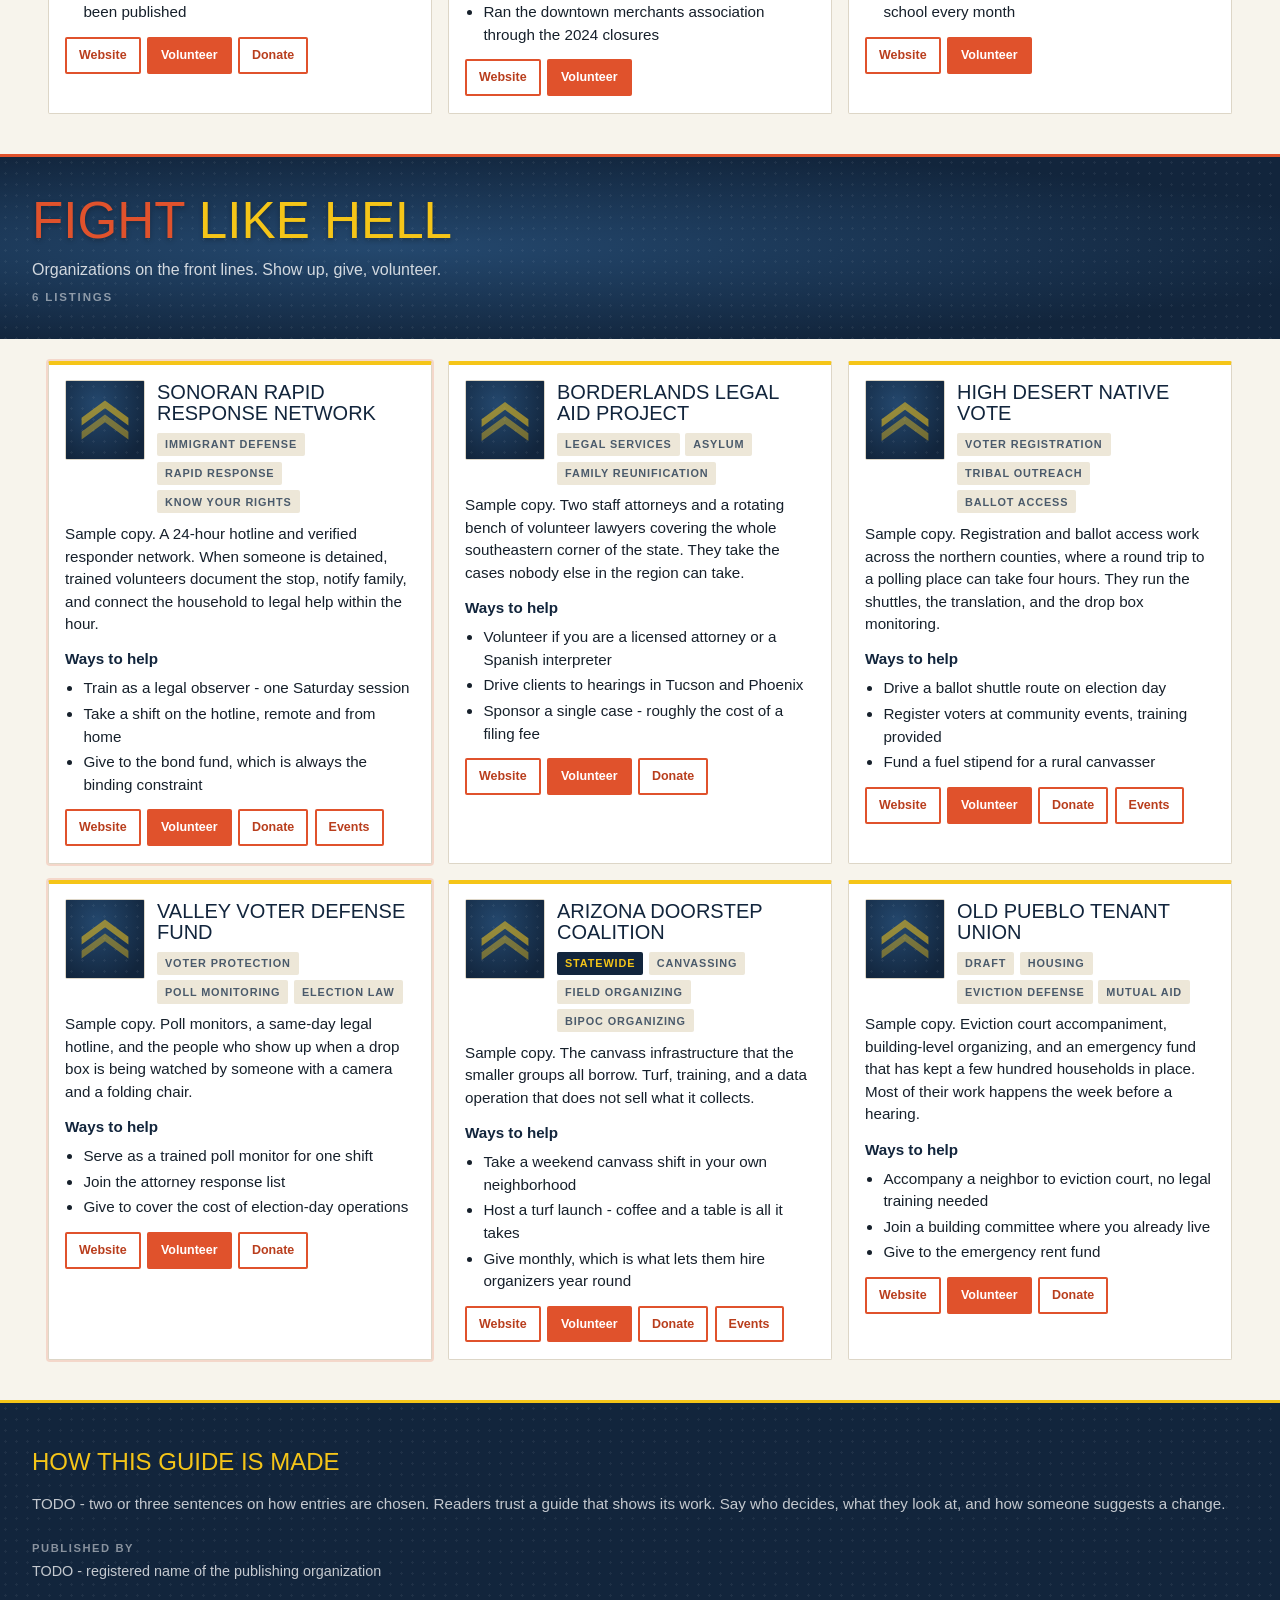
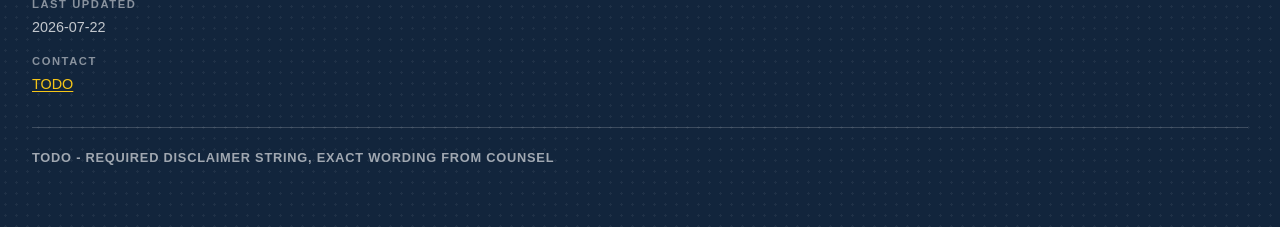
==== commit f21de03a: "Tighten card sizing" ====
--- a/index.html
+++ b/index.html
@@ -14,7 +14,7 @@
 <link rel="preconnect" href="https://fonts.gstatic.com" crossorigin>
 <link href="https://fonts.googleapis.com/css2?family=Anton&family=Public+Sans:ital,wght@0,400;0,600;0,800;1,400&display=swap" rel="stylesheet">
 
-<link rel="stylesheet" href="styles.css?v=6">
+<link rel="stylesheet" href="styles.css?v=7">
 </head>
 <body>
 
@@ -114,6 +114,6 @@
   </div>
 </noscript>
 
-<script src="app.js?v=6"></script>
+<script src="app.js?v=7"></script>
 </body>
 </html>
--- a/styles.css
+++ b/styles.css
@@ -289,10 +289,10 @@
 .cardgrid {
   max-width: var(--wrap);
   margin: 0 auto;
-  padding: 1.5rem var(--pad) 2.25rem;
+  padding: 1.4rem var(--pad) 2rem;
   display: grid;
   grid-template-columns: 1fr;
-  gap: 1rem;
+  gap: 0.9rem;
 }
 
 .entry {
@@ -300,15 +300,17 @@
   border: 1px solid var(--rule);
   border-top: 4px solid var(--orange);
   border-radius: 2px;
-  padding: 1.15rem 1.15rem 1.25rem;
+  padding: 0.95rem 1rem 1.05rem;
+  font-size: 0.95rem;
+  line-height: 1.48;
 }
 
 /* ---------- card header: portrait plus name ---------- */
 .entry-head {
   display: flex;
-  gap: 0.9rem;
+  gap: 0.75rem;
   align-items: flex-start;
-  margin-bottom: 0.75rem;
+  margin-bottom: 0.6rem;
 }
 
 .entry-headtext {
@@ -320,7 +322,7 @@
    inconsistent source photos from campaign press kits. */
 .entry-portrait {
   flex: 0 0 auto;
-  width: 104px;
+  width: 76px;
   aspect-ratio: 4 / 5;
   border-radius: 2px;
   border: 1px solid var(--rule);
@@ -380,9 +382,9 @@
   font-weight: 400;
   text-transform: uppercase;
   color: var(--navy-deep);
-  font-size: 1.6rem;
-  line-height: 1.05;
-  margin: 0 0 0.15rem;
+  font-size: 1.25rem;
+  line-height: 1.08;
+  margin: 0 0 0.1rem;
   overflow-wrap: break-word;
 }
 
@@ -411,27 +413,27 @@
 
 .entry-headline {
   font-weight: 800;
-  font-size: 1.02rem;
+  font-size: 0.95rem;
   color: var(--navy-deep);
-  margin: 0 0 0.5rem;
+  margin: 0 0 0.4rem;
 }
 
 .entry-summary { color: var(--ink); }
 
 .entry-bullets { color: var(--ink); }
-.entry-bullets li { margin-bottom: 0.3rem; }
+.entry-bullets li { margin-bottom: 0.2rem; }
 
 .entry-links {
   display: flex;
   flex-wrap: wrap;
-  gap: 0.5rem;
-  margin-top: 1rem;
+  gap: 0.4rem;
+  margin-top: 0.8rem;
 }
 
 .linkbtn {
-  font-size: 0.85rem;
-  font-weight: 800;
-  padding: 0.55rem 0.9rem;
+  font-size: 0.78rem;
+  font-weight: 800;
+  padding: 0.45rem 0.75rem;
   border: 2px solid var(--orange);
   border-radius: 2px;
   color: var(--orange-dk);
@@ -550,17 +552,22 @@
 
   .cardgrid {
     grid-template-columns: repeat(2, 1fr);
-    gap: 1.25rem;
+    gap: 1rem;
   }
 
-  .entry-portrait { width: 96px; }
-
+  .entry-portrait { width: 72px; }
+
+}
+
+@media (min-width: 78rem) {
+  :root { --wrap: 78rem; }
+  .cardgrid { grid-template-columns: repeat(3, 1fr); }
 }
 
 @media (min-width: 62rem) {
   .wordmark { gap: 0.35rem; }
   .category-head { padding: 2.5rem var(--pad) 2rem; }
-  .entry-portrait { width: 112px; }
+  .entry-portrait { width: 80px; }
 
 }
 
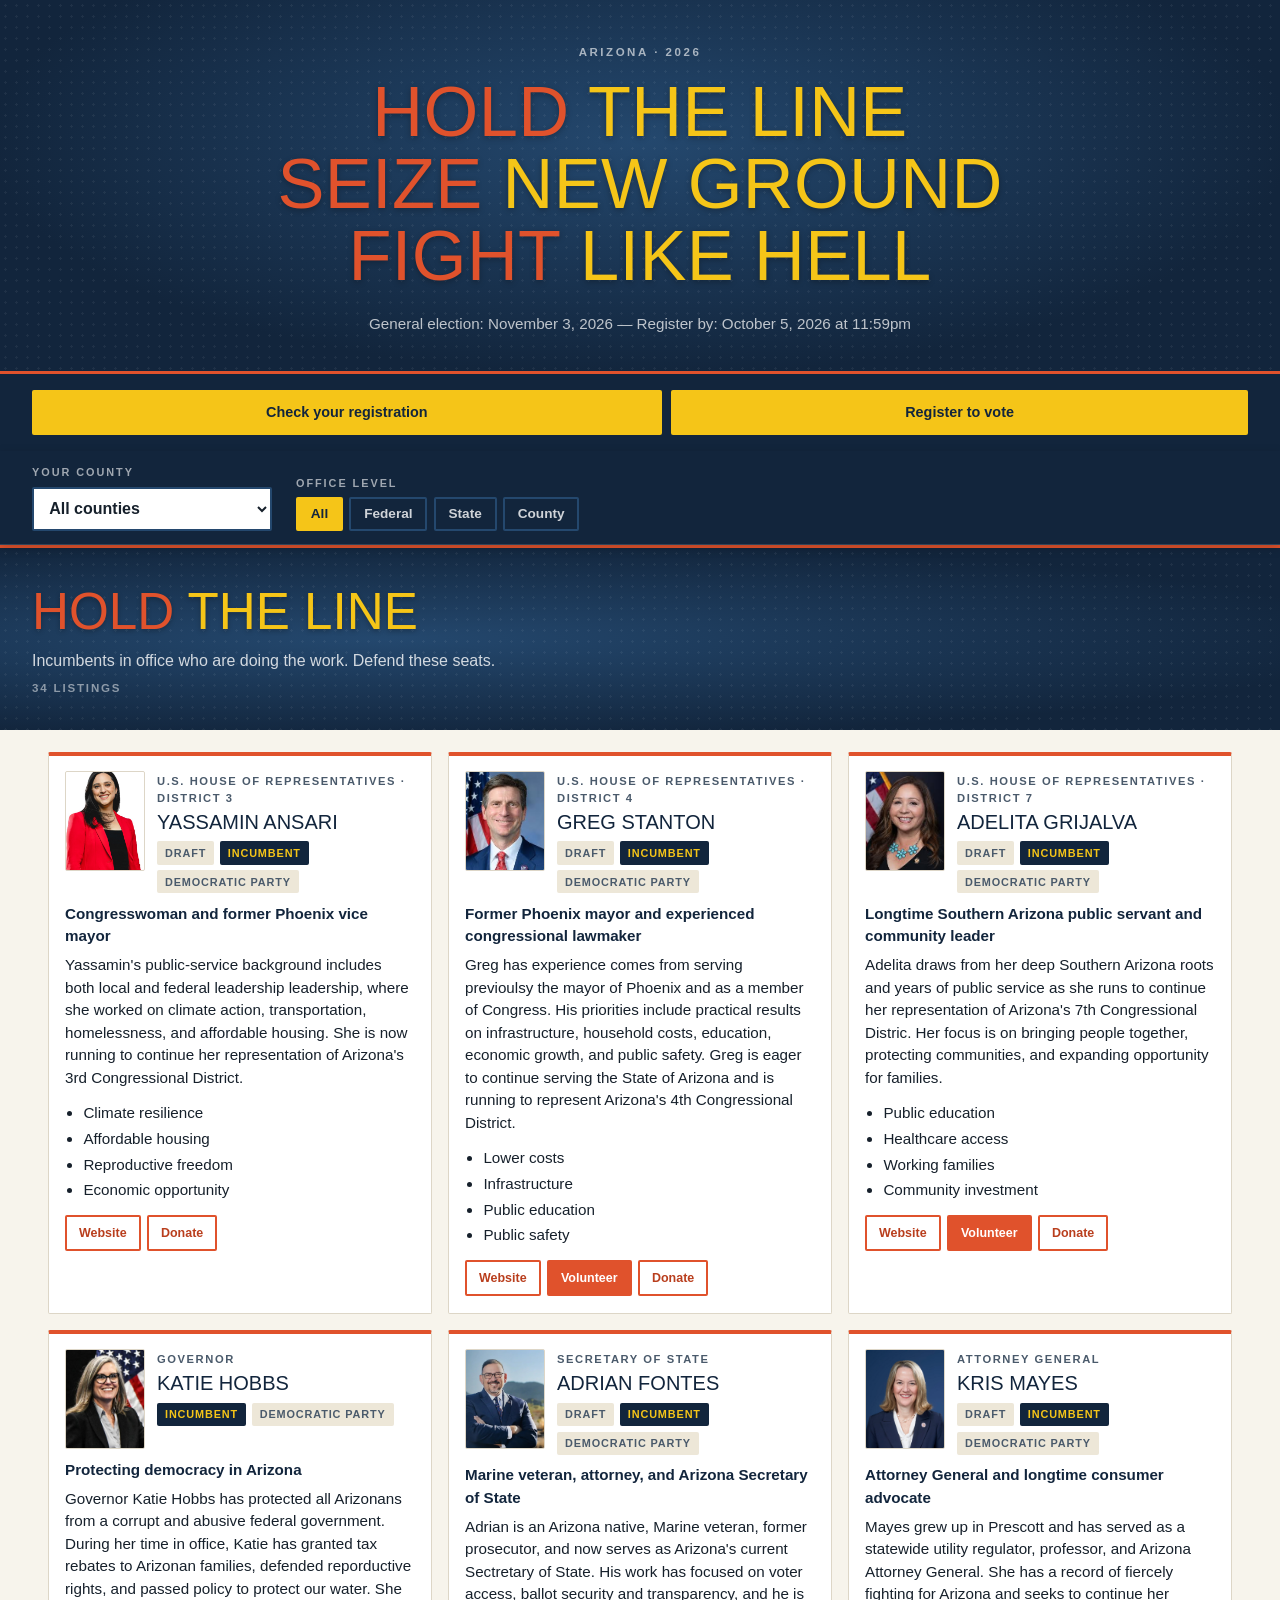
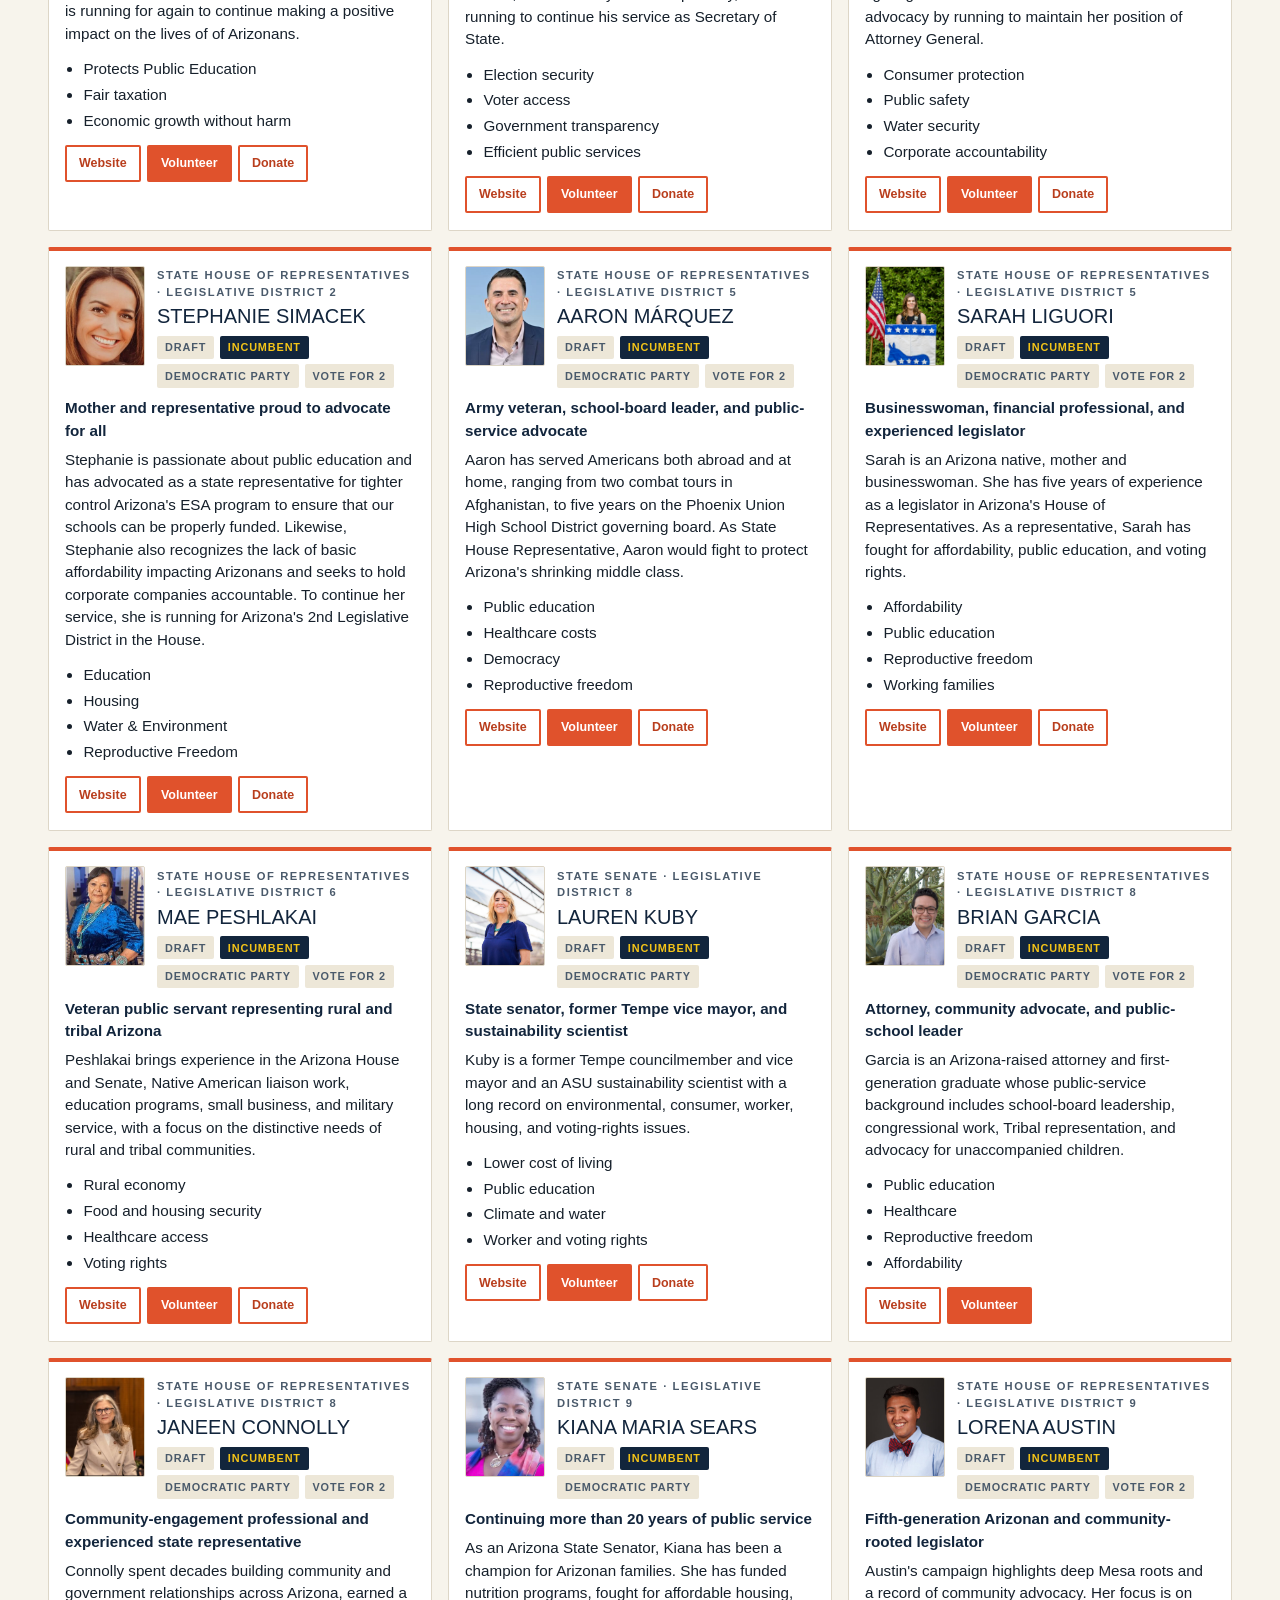
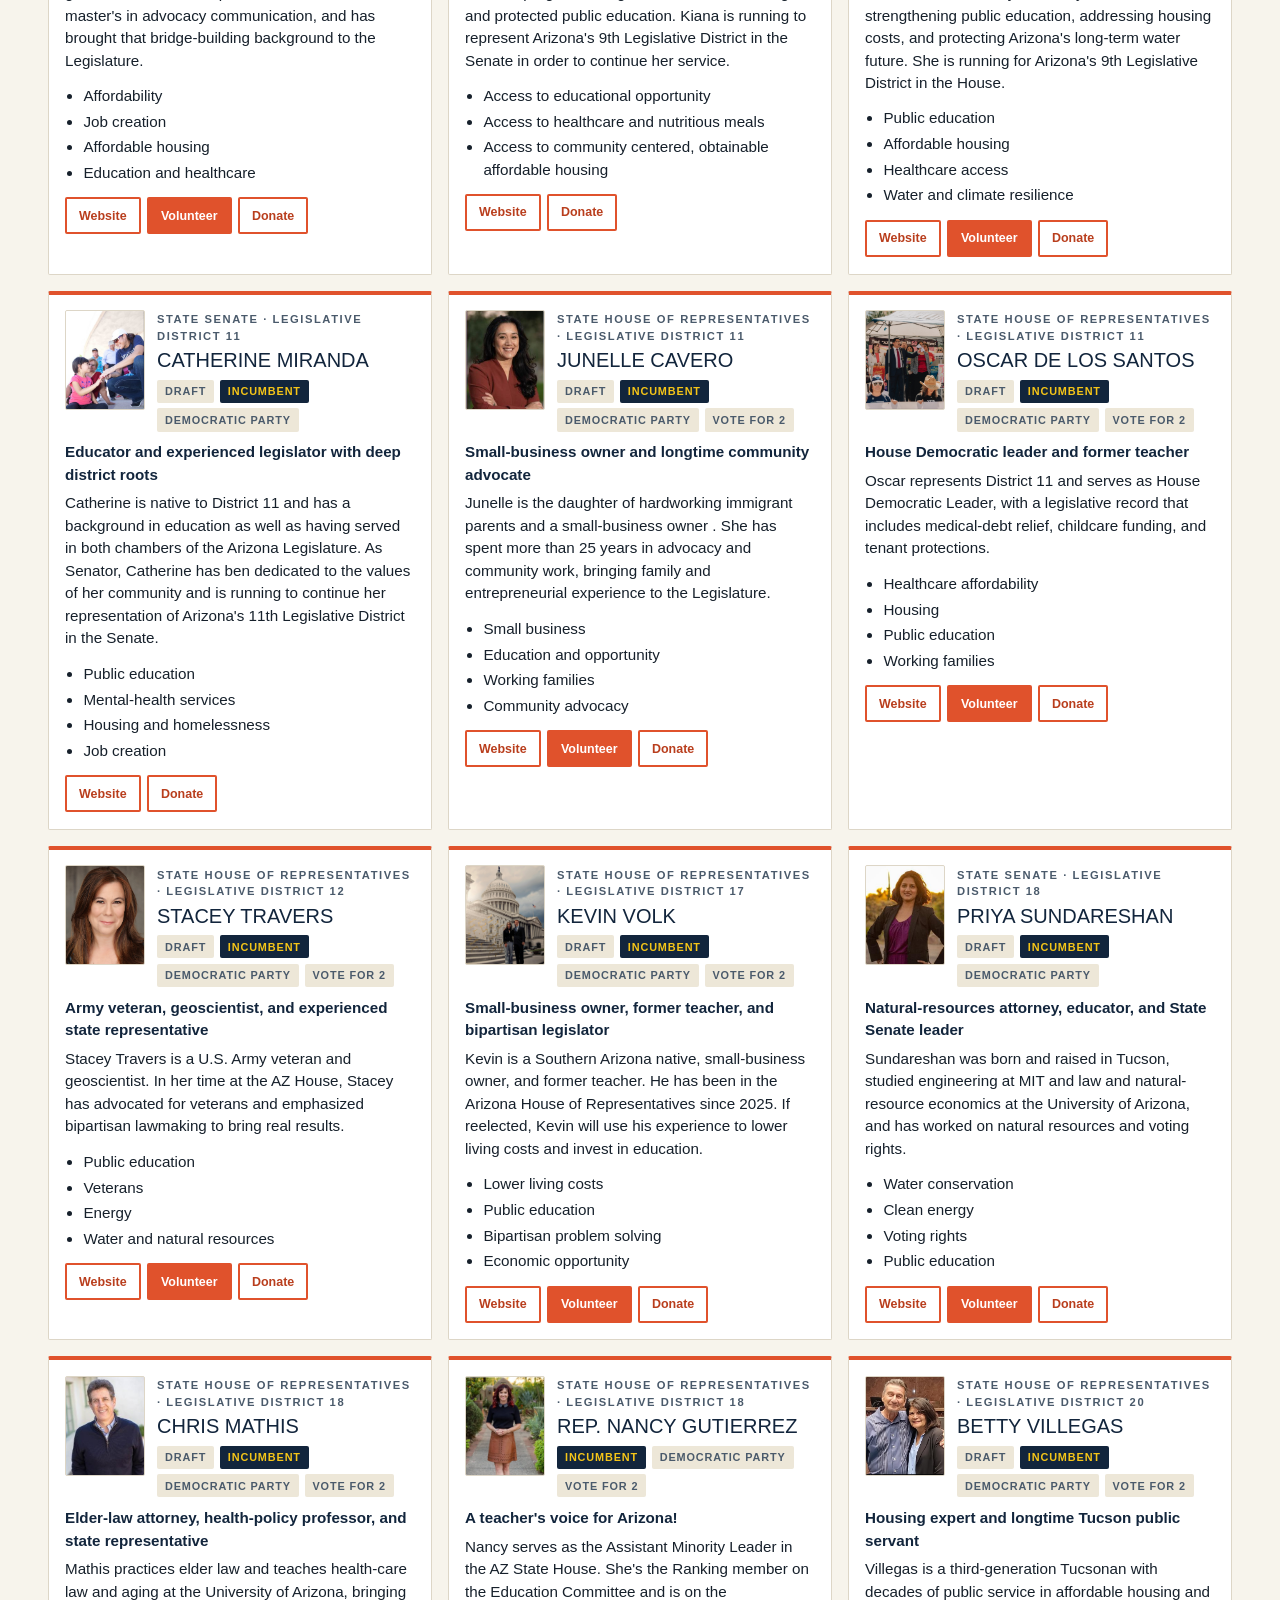
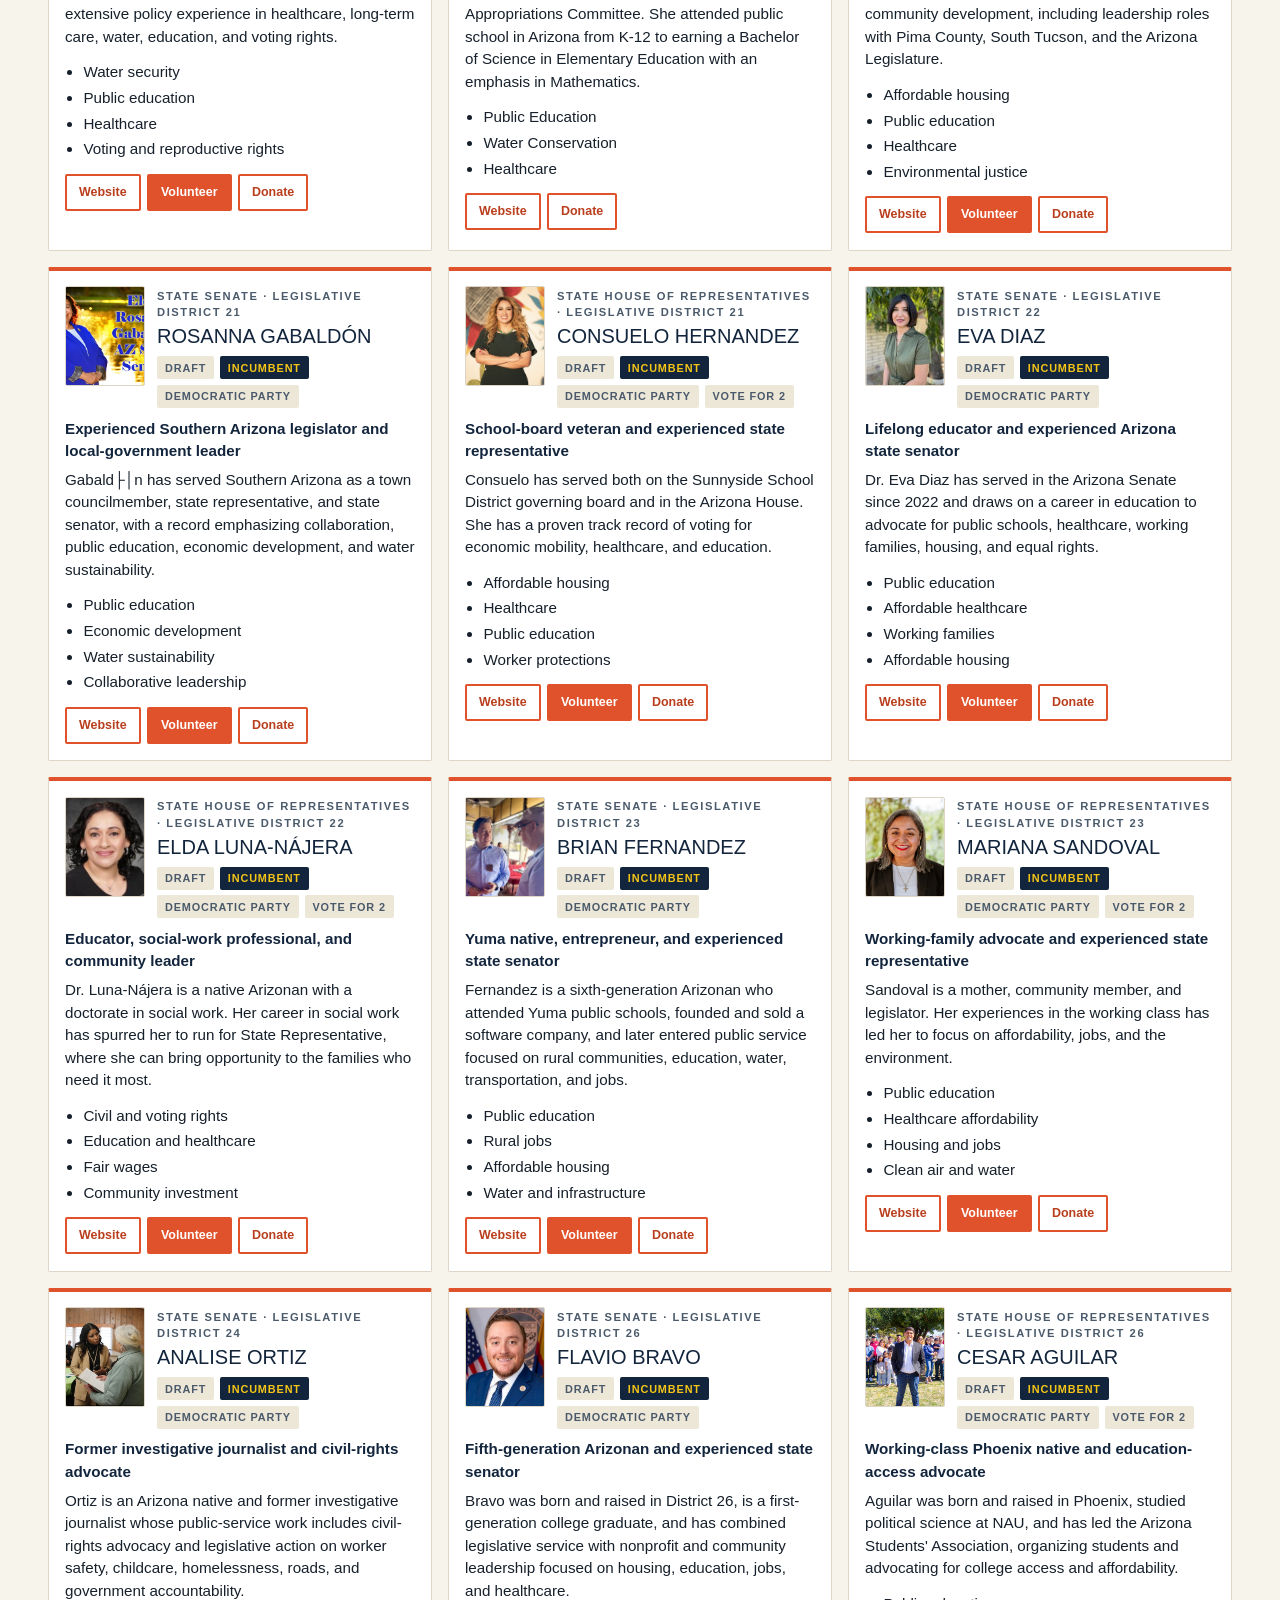
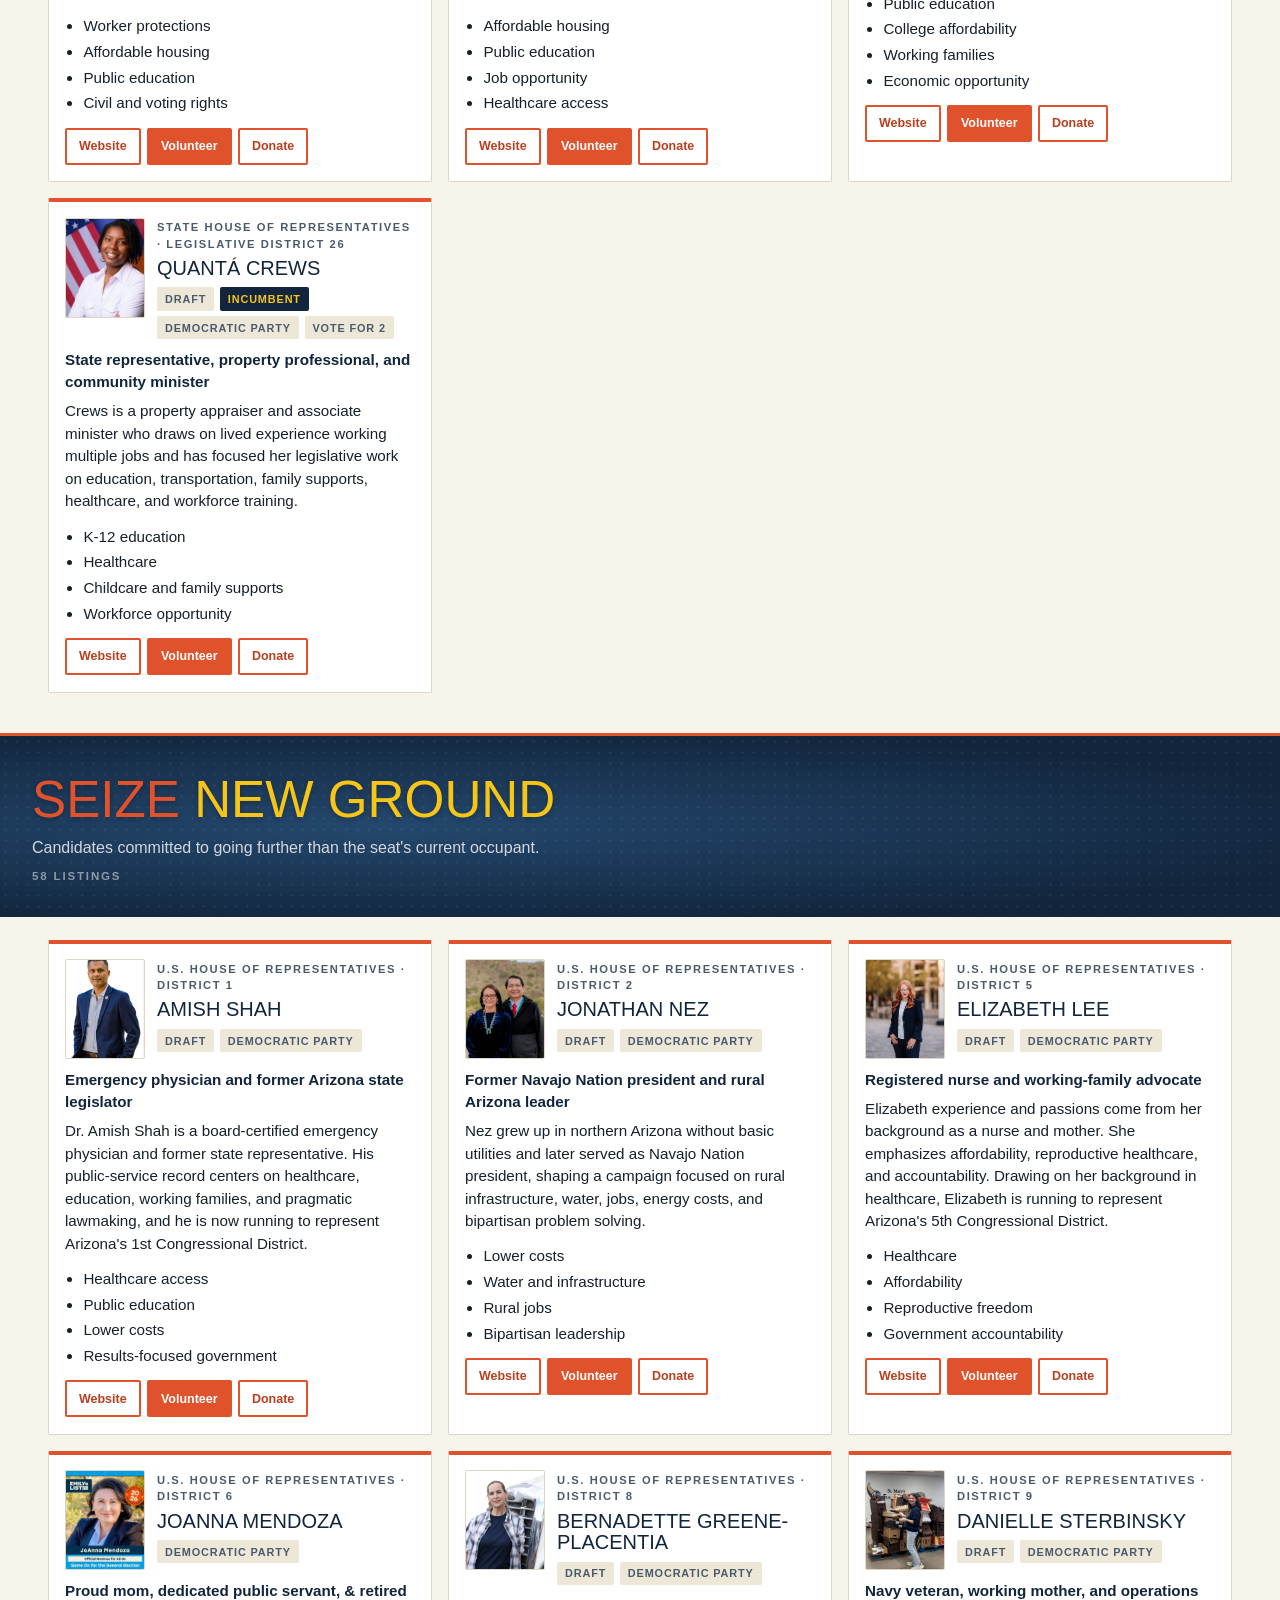
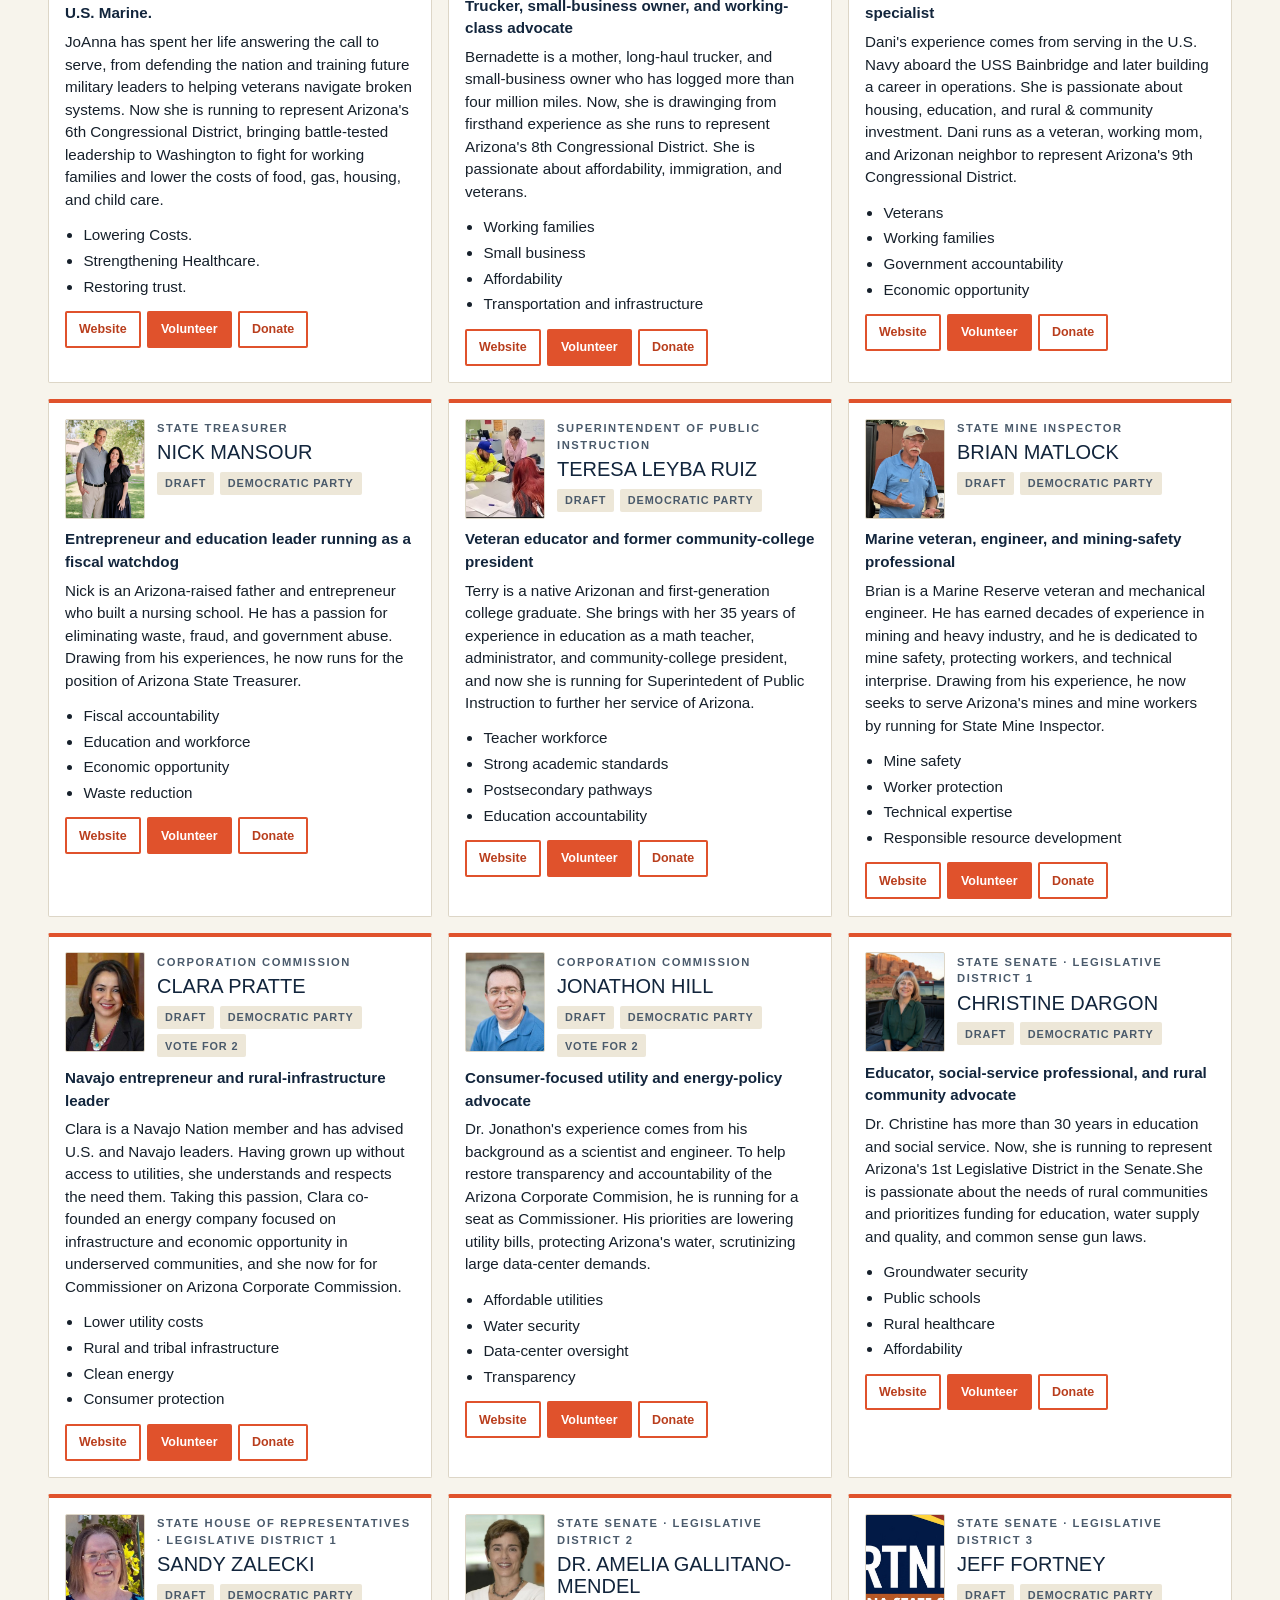
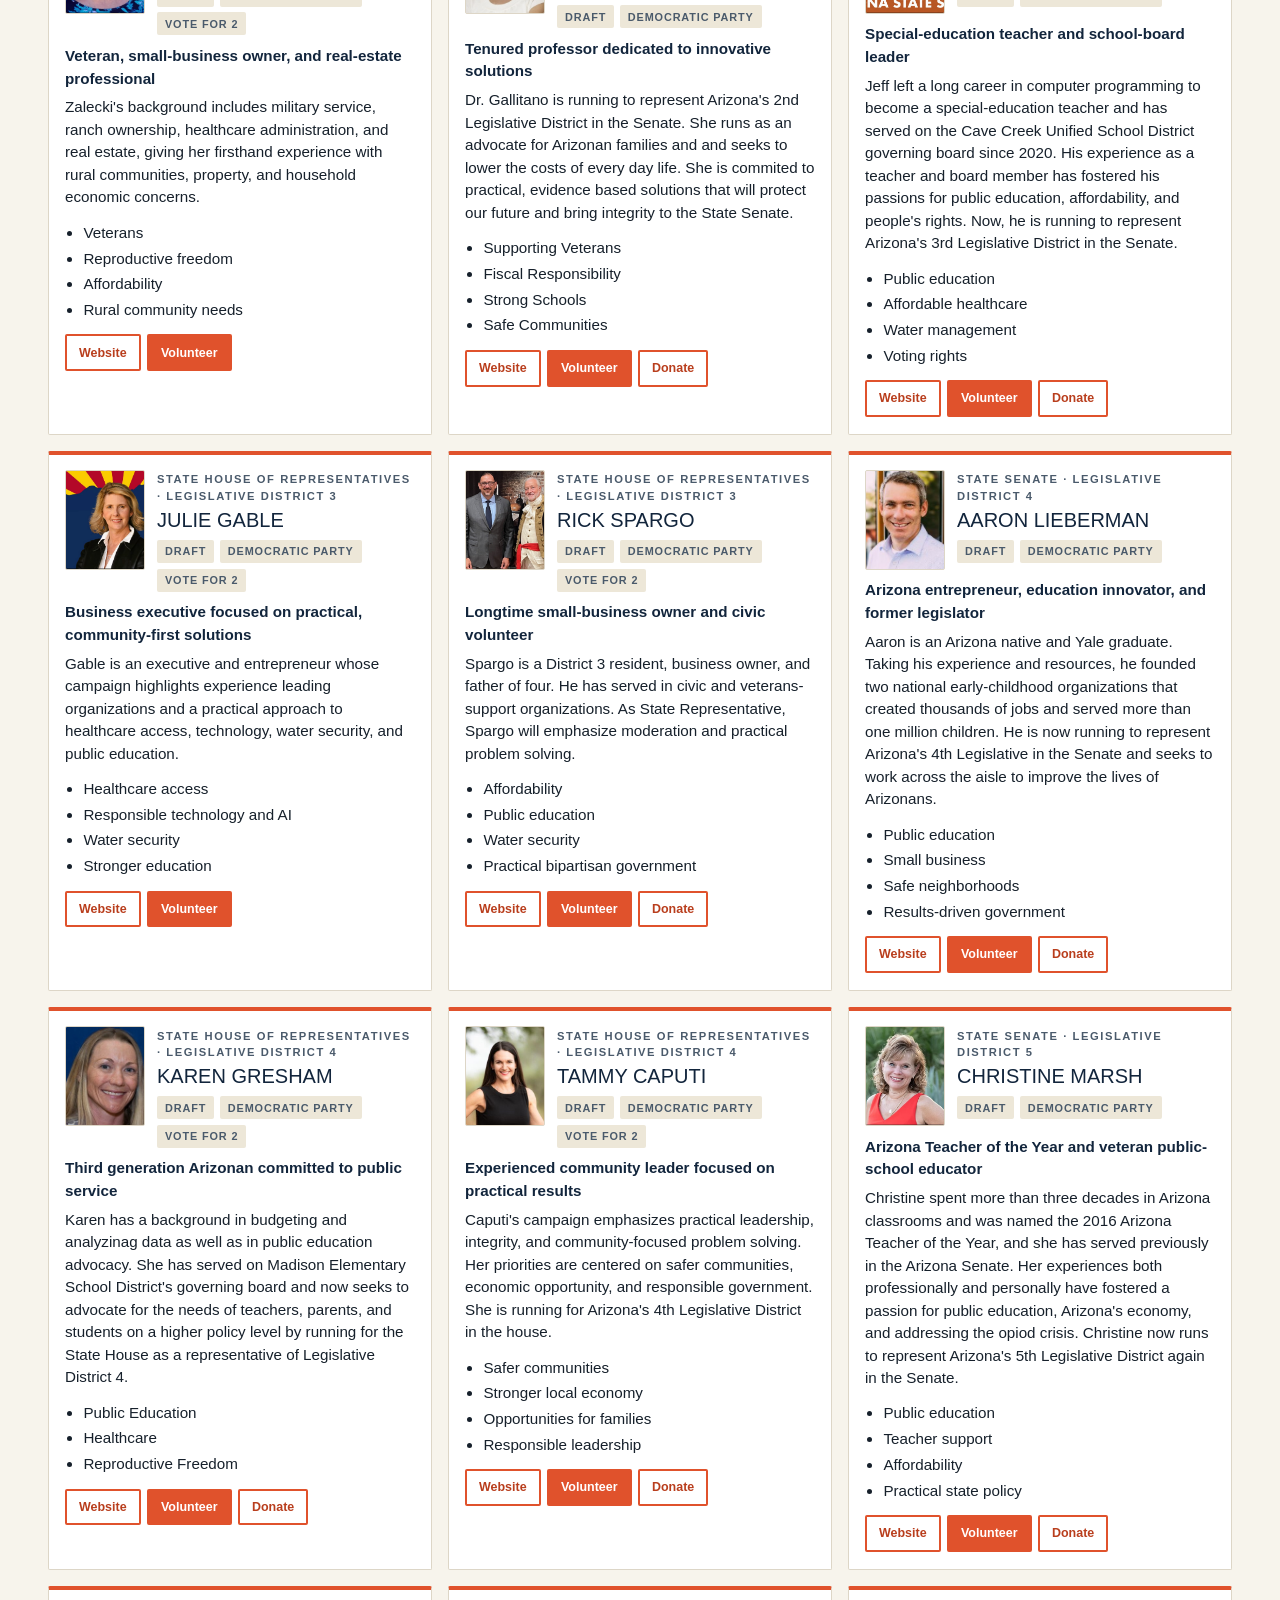
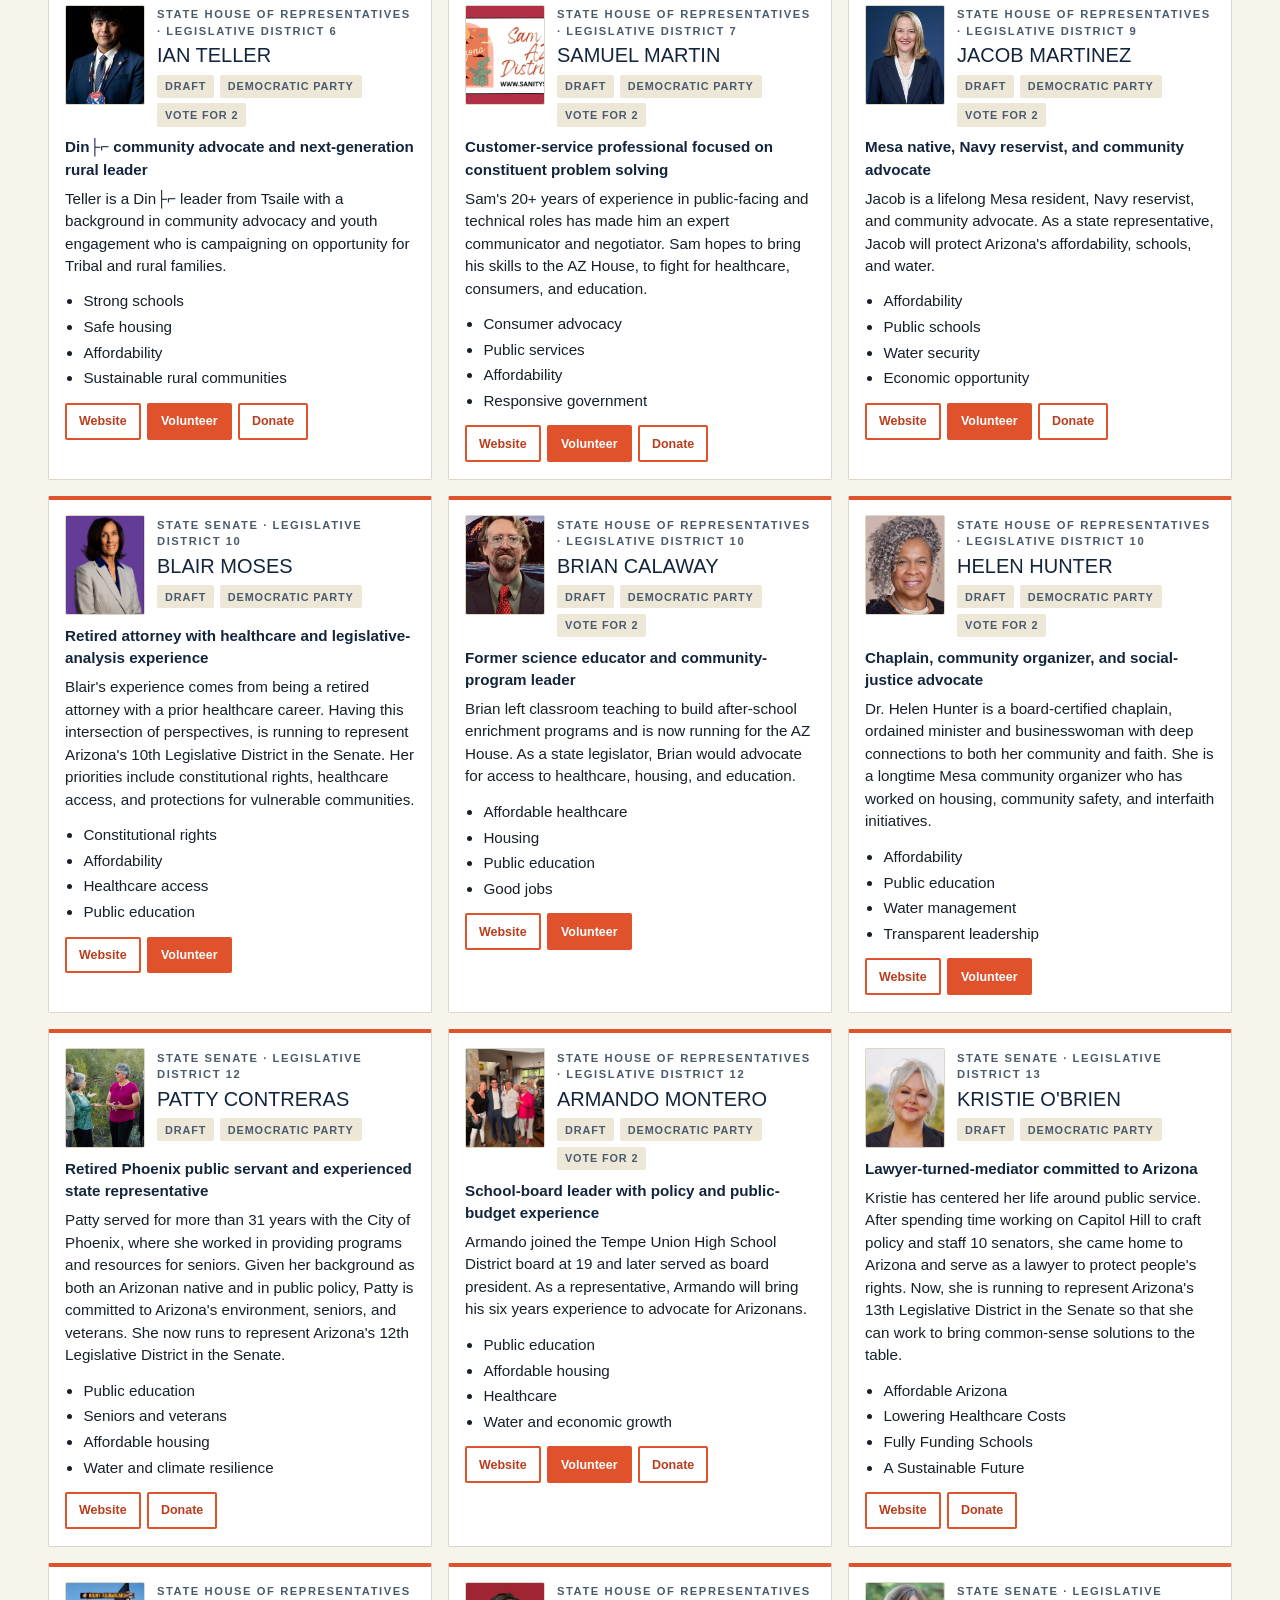
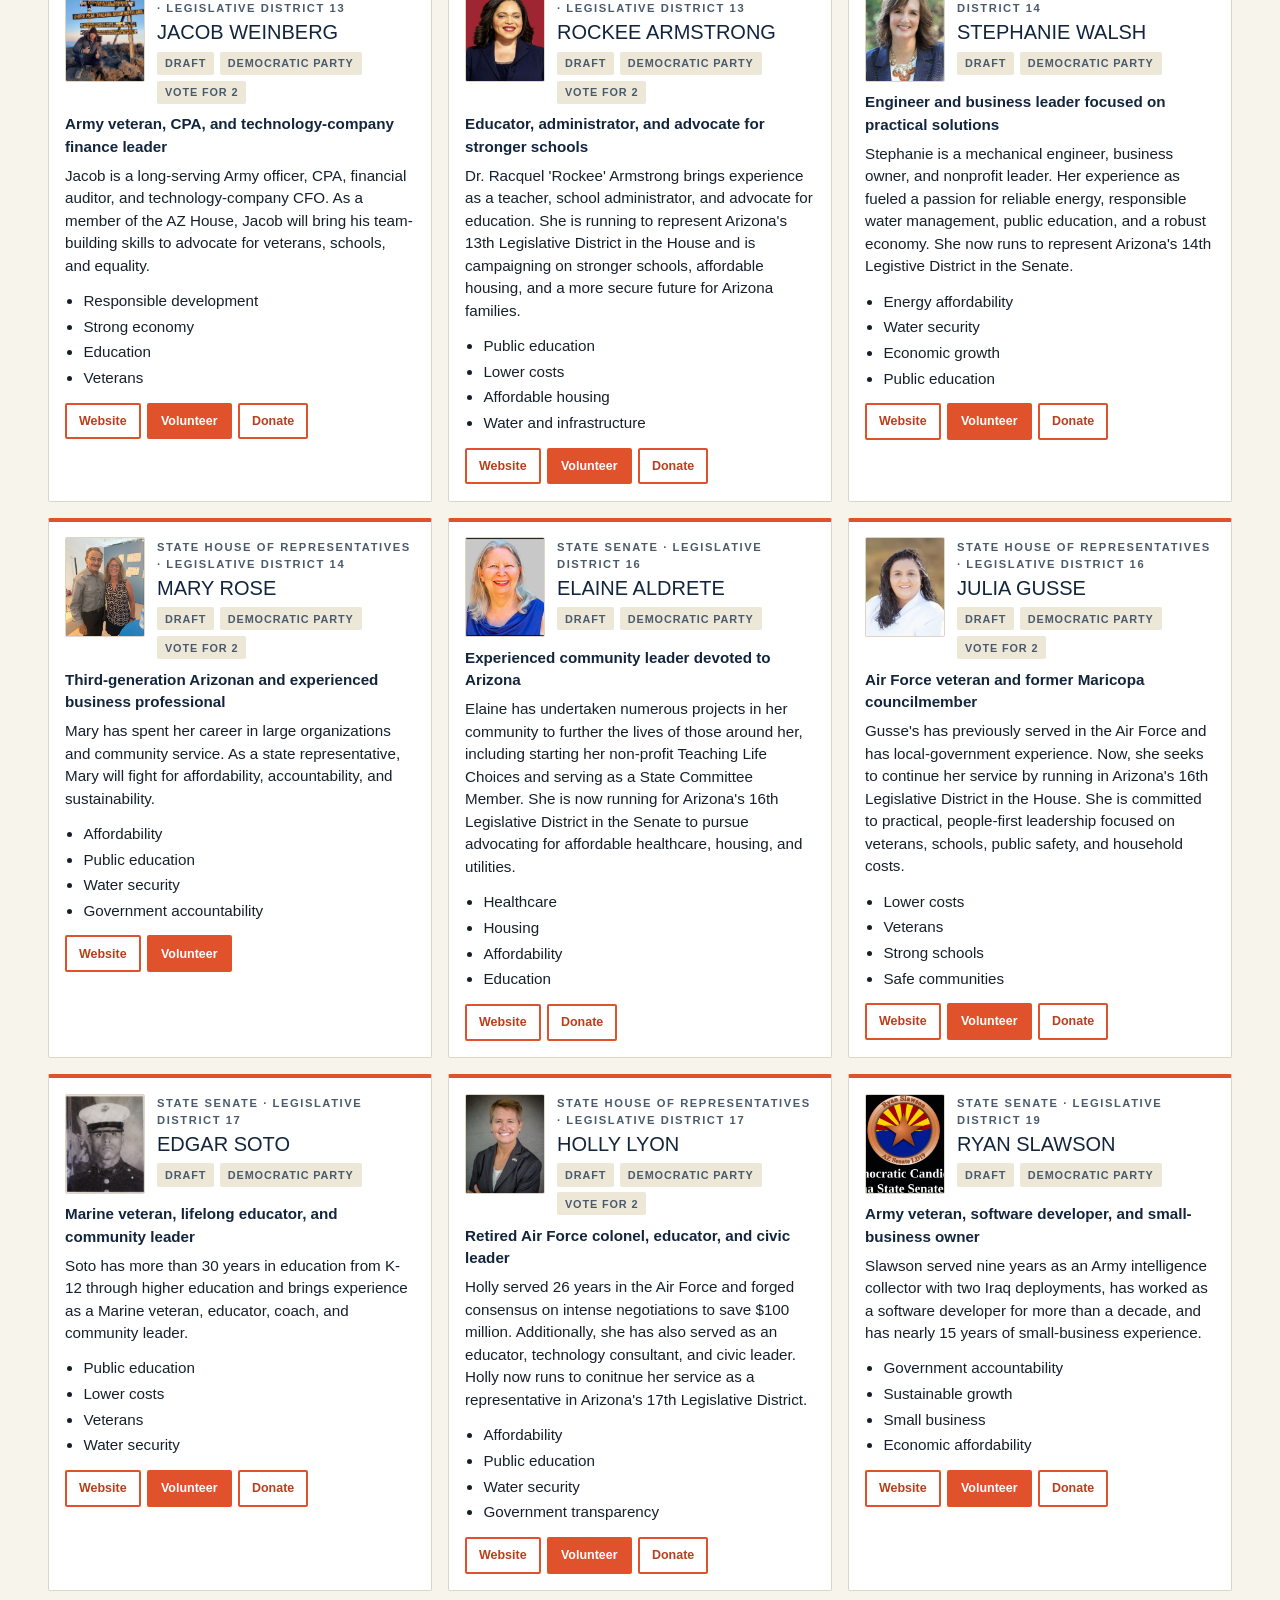
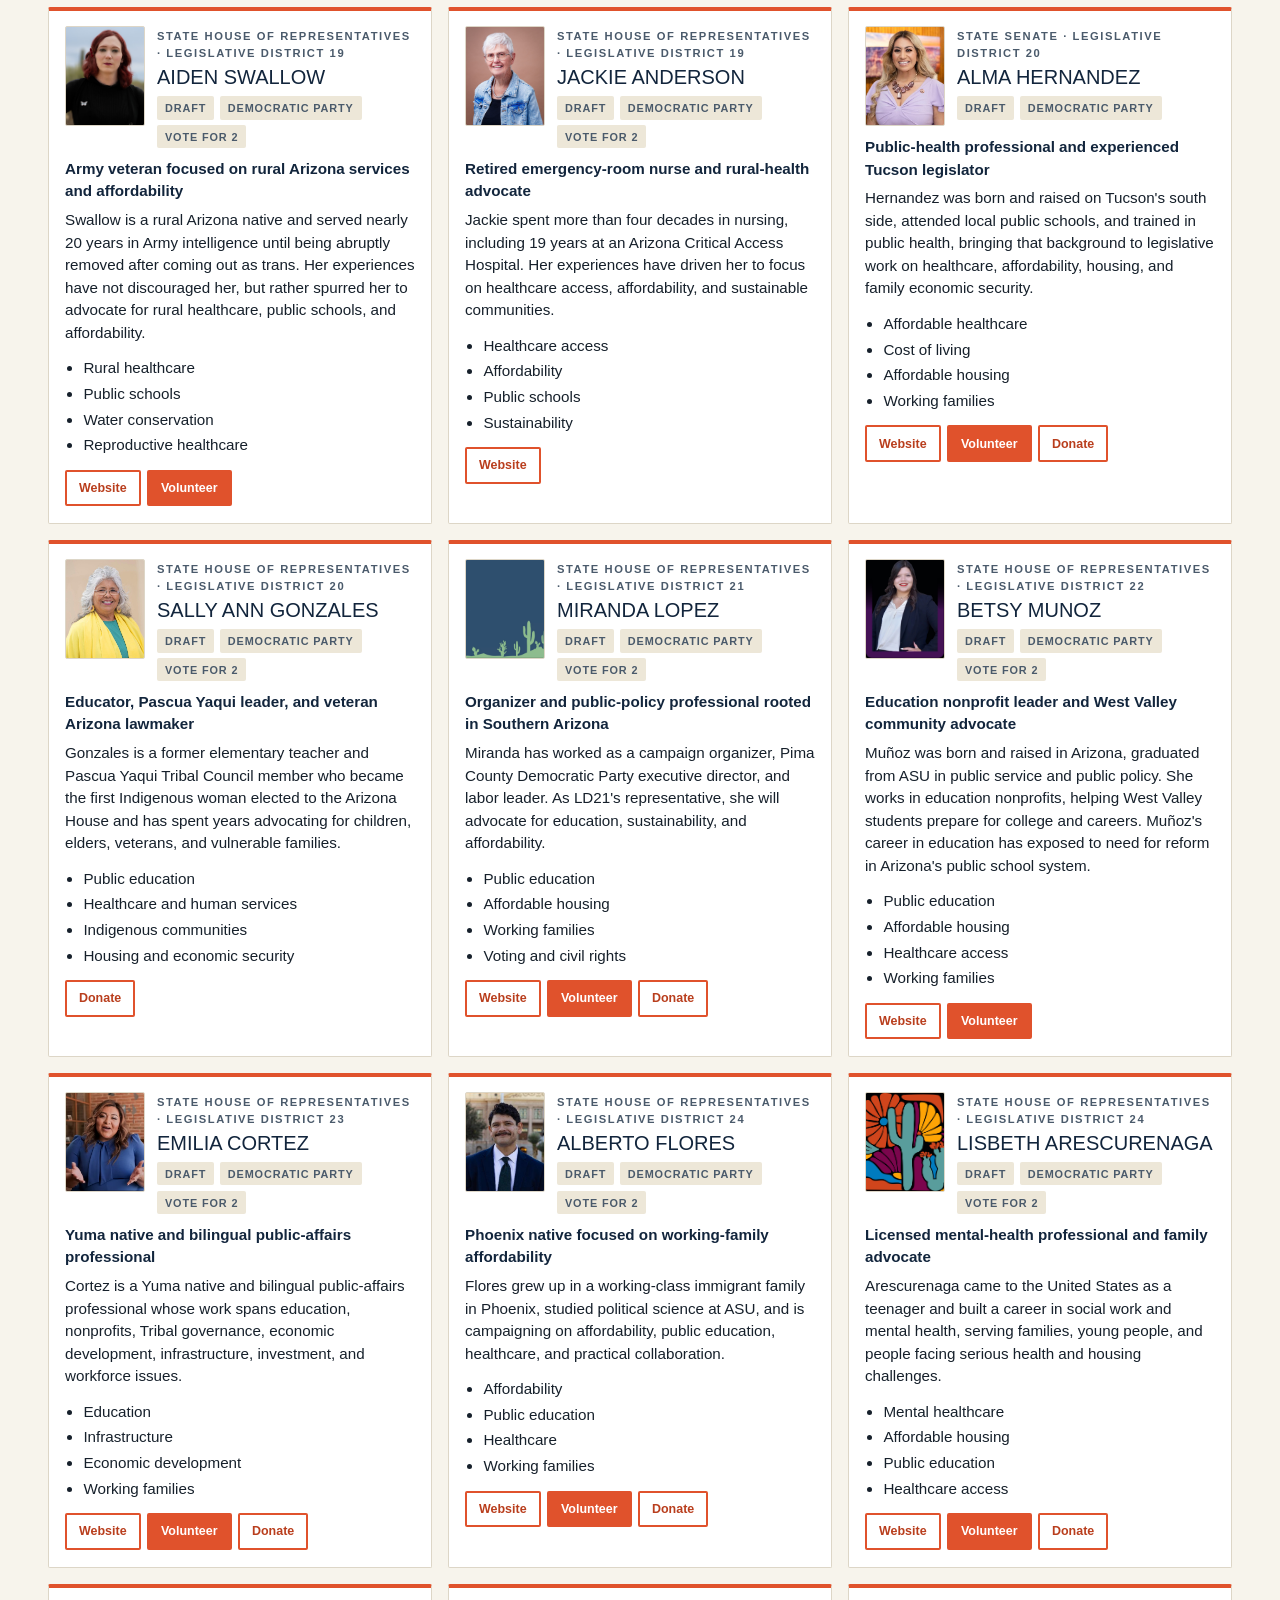
==== commit e1765f6a: "Add ballot propositions section with NO recommendations" ====
--- a/index.html
+++ b/index.html
@@ -82,6 +82,14 @@
     <div class="cardgrid" data-role="cards"></div>
     <p class="empty" data-role="empty" hidden>No entries yet for this county.</p>
   </section>
+      <!-- ---- BALLOT PROPOSITIONS ---- -->
+  <section class="category" id="section-propositions">
+    <div class="category-head">
+      <h2 class="category-title"><span class="lead">Ballot</span> Propositions</h2>
+    </div>
+    <p class="prop-intro" id="prop-intro"></p>
+    <div class="prop-list" id="prop-list"></div>
+  </section>
 
   <!-- ---- CATEGORY 3: FIGHT LIKE HELL ---- -->
   <section class="category category-orgs" id="section-fight_like_hell" data-category="fight_like_hell">
@@ -93,6 +101,7 @@
     <div class="cardgrid" data-role="cards"></div>
     <p class="empty" data-role="empty" hidden>No organizations listed yet for this county.</p>
   </section>
+
 
 </main>
 
--- a/styles.css
+++ b/styles.css
@@ -594,3 +594,70 @@
   .entry { break-inside: avoid; border: 1px solid #999; }
   .entry-placeholder { background: #F0F0F0 !important; }
 }
+/* ---------- ballot propositions ---------- */
+/* Statewide, not county-filtered. Uniform NO, so the badge carries the page. */
+.prop-intro {
+  max-width: var(--wrap);
+  margin: 1.4rem auto 0;
+  padding: 1.1rem 1.2rem;
+  background: var(--gold);
+  color: var(--navy-deep);
+  font-size: 1.1rem;
+  font-weight: 700;
+  line-height: 1.45;
+  border-left: 5px solid var(--orange);
+}
+
+.prop-list {
+  max-width: var(--wrap);
+  margin: 0 auto;
+  padding: 1.1rem var(--pad) 2rem;
+  display: grid;
+  grid-template-columns: 1fr;
+  gap: 0.9rem;
+}
+
+.prop {
+  background: var(--card);
+  border: 1px solid var(--rule);
+  border-top: 4px solid var(--navy-deep);
+  border-radius: 2px;
+  padding: 0.95rem 1rem 1.05rem;
+  font-size: 0.95rem;
+}
+
+.prop-head {
+  display: flex;
+  align-items: center;
+  gap: 0.6rem;
+  font-family: var(--display);
+  font-weight: 400;
+  text-transform: uppercase;
+  color: var(--navy-deep);
+  font-size: 1.25rem;
+  line-height: 1.08;
+  margin: 0 0 0.35rem;
+}
+
+.prop-rec {
+  font-family: var(--body);
+  font-size: 0.78rem;
+  font-weight: 800;
+  letter-spacing: 0.09em;
+  background: var(--orange);
+  color: #FFFFFF;
+  padding: 0.22rem 0.6rem;
+  border-radius: 2px;
+}
+
+.prop-title {
+  font-weight: 700;
+  color: var(--navy-deep);
+  margin: 0 0 0.4rem;
+}
+
+.prop-summary { color: var(--ink); }
+
+@media (min-width: 60rem) {
+  .prop-list { grid-template-columns: repeat(3, 1fr); }
+}
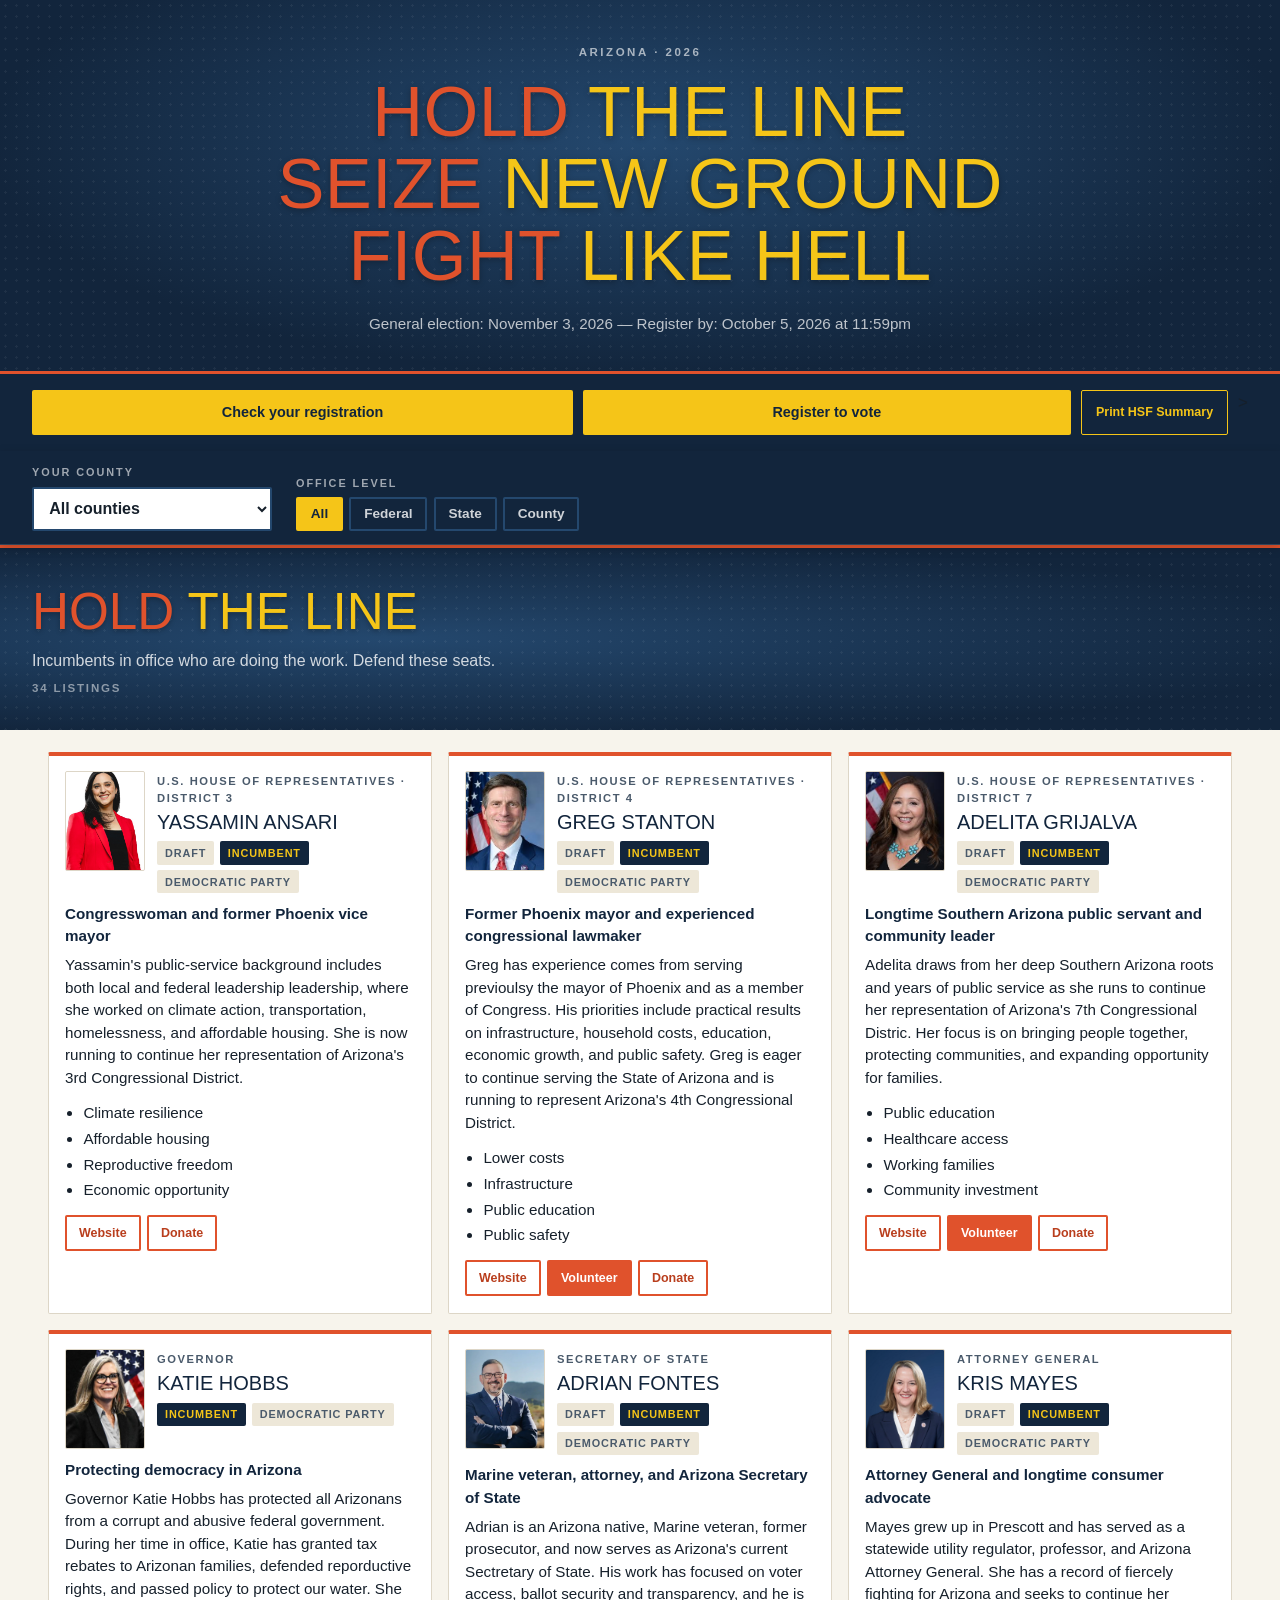
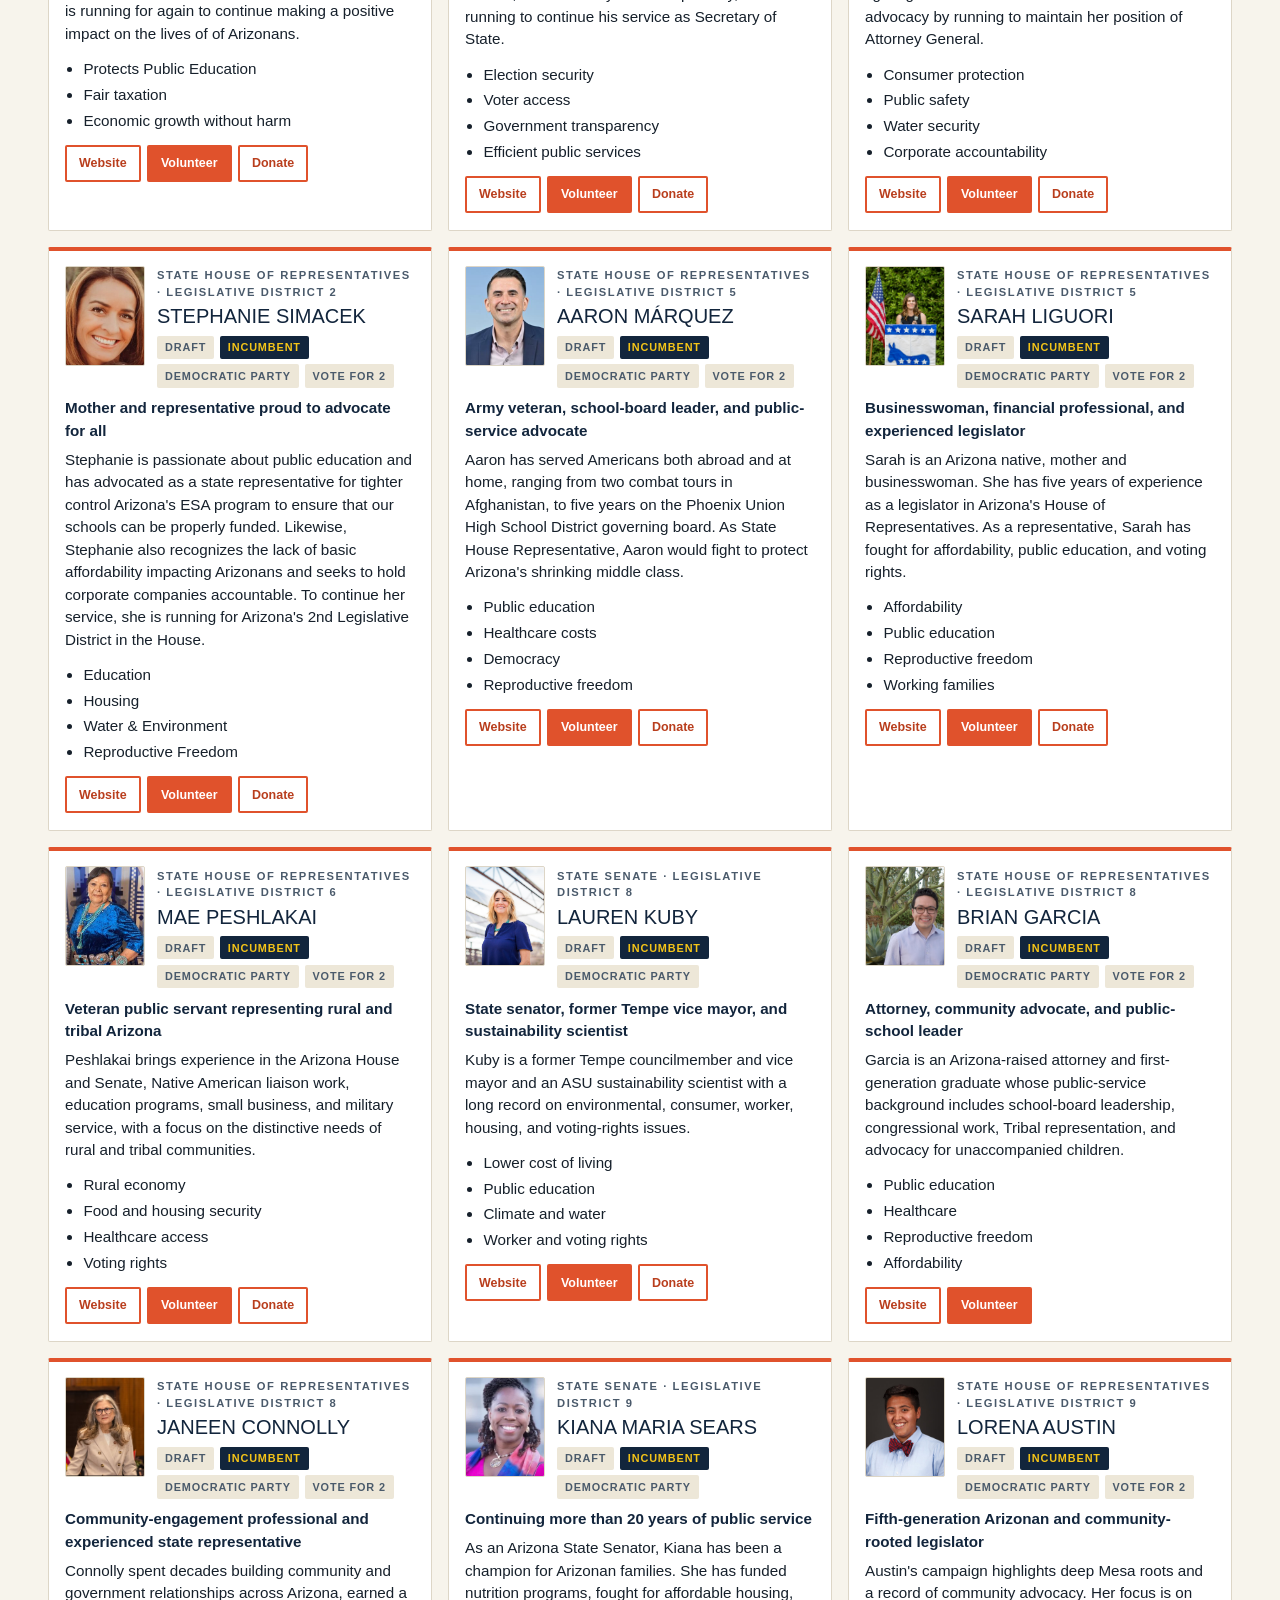
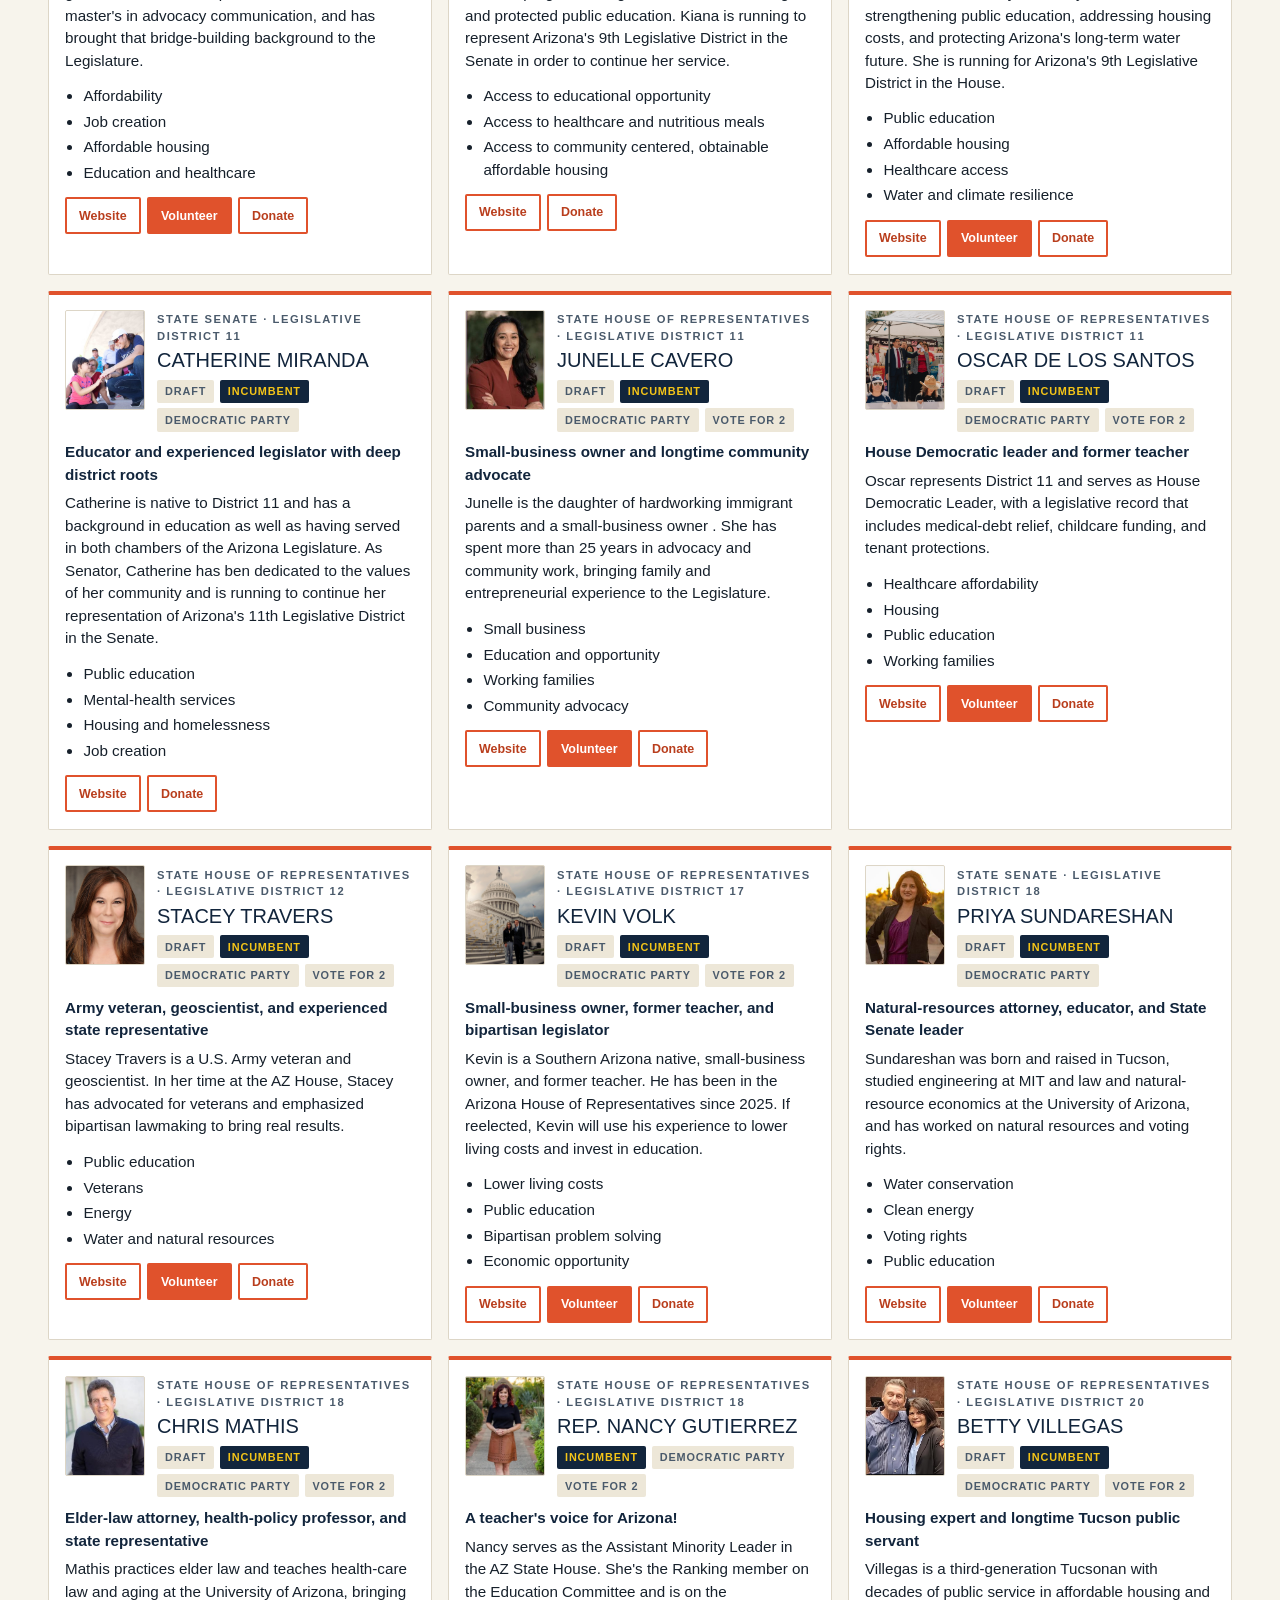
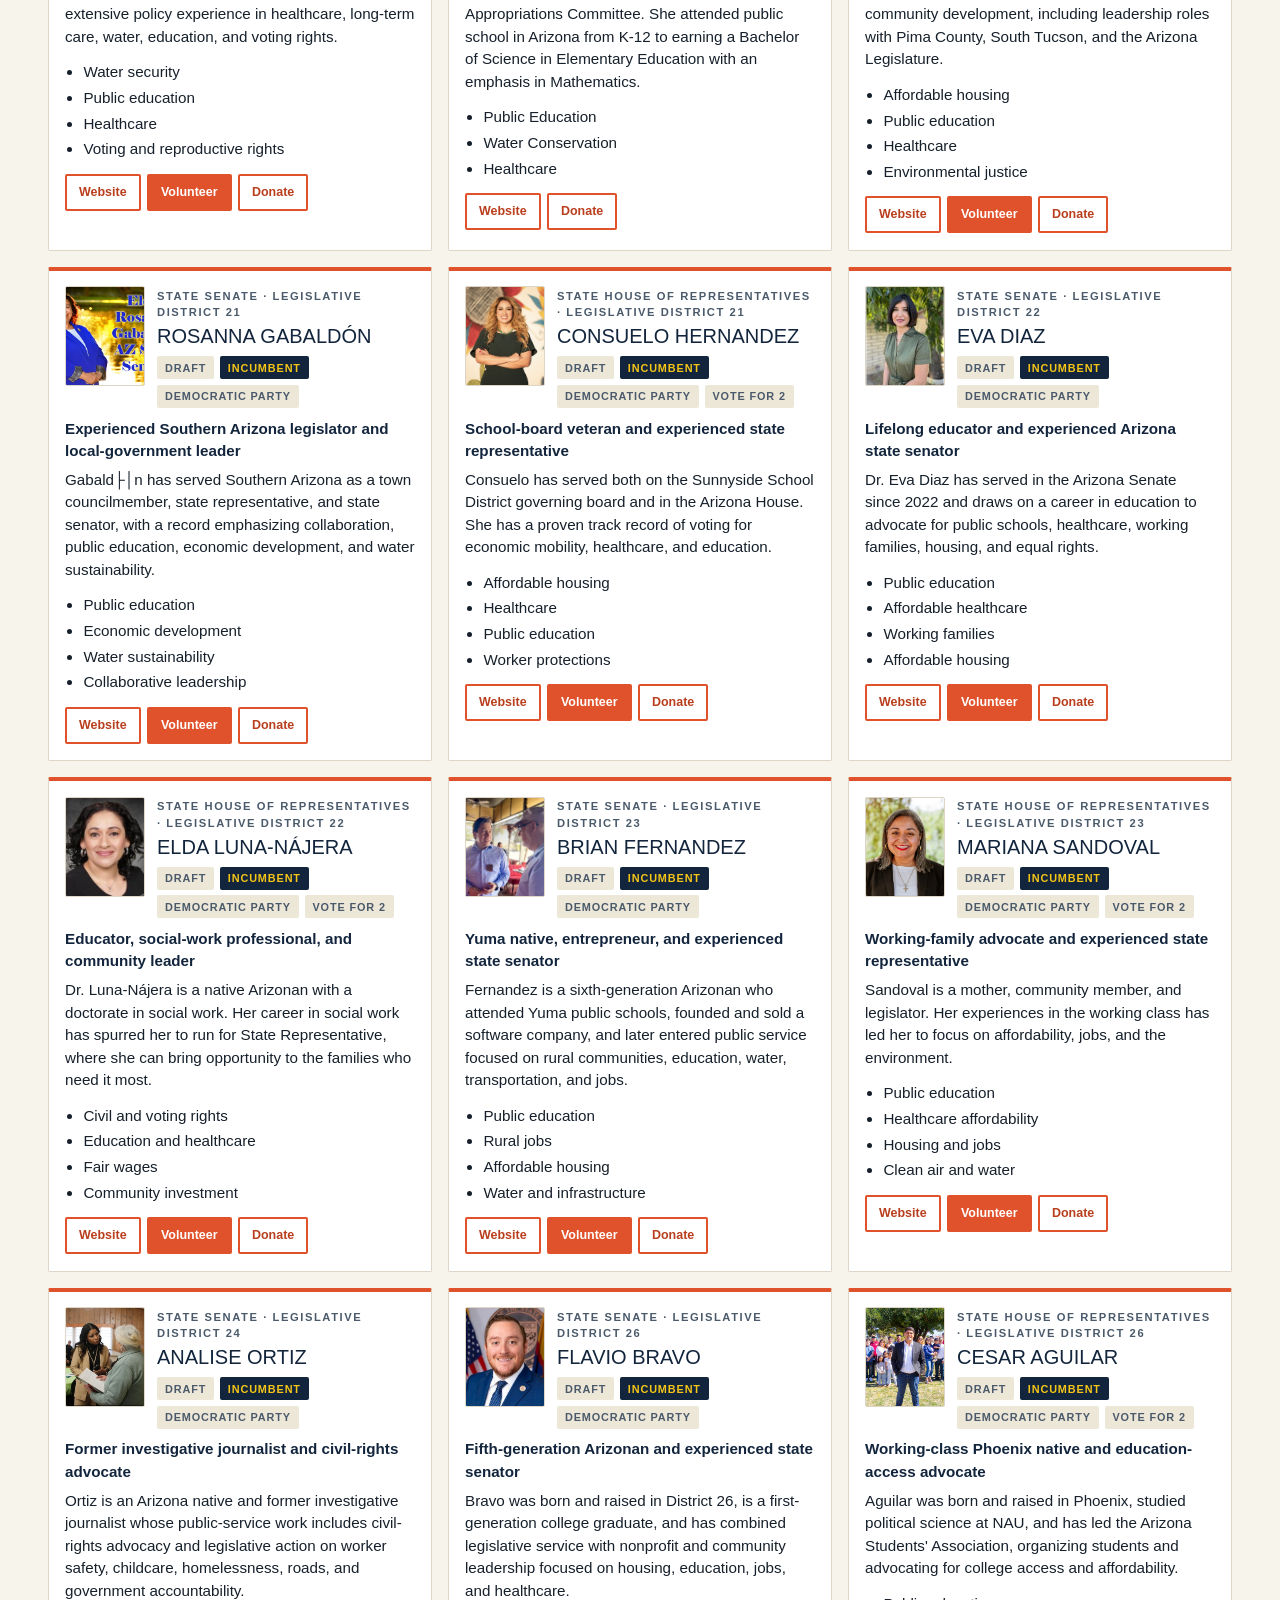
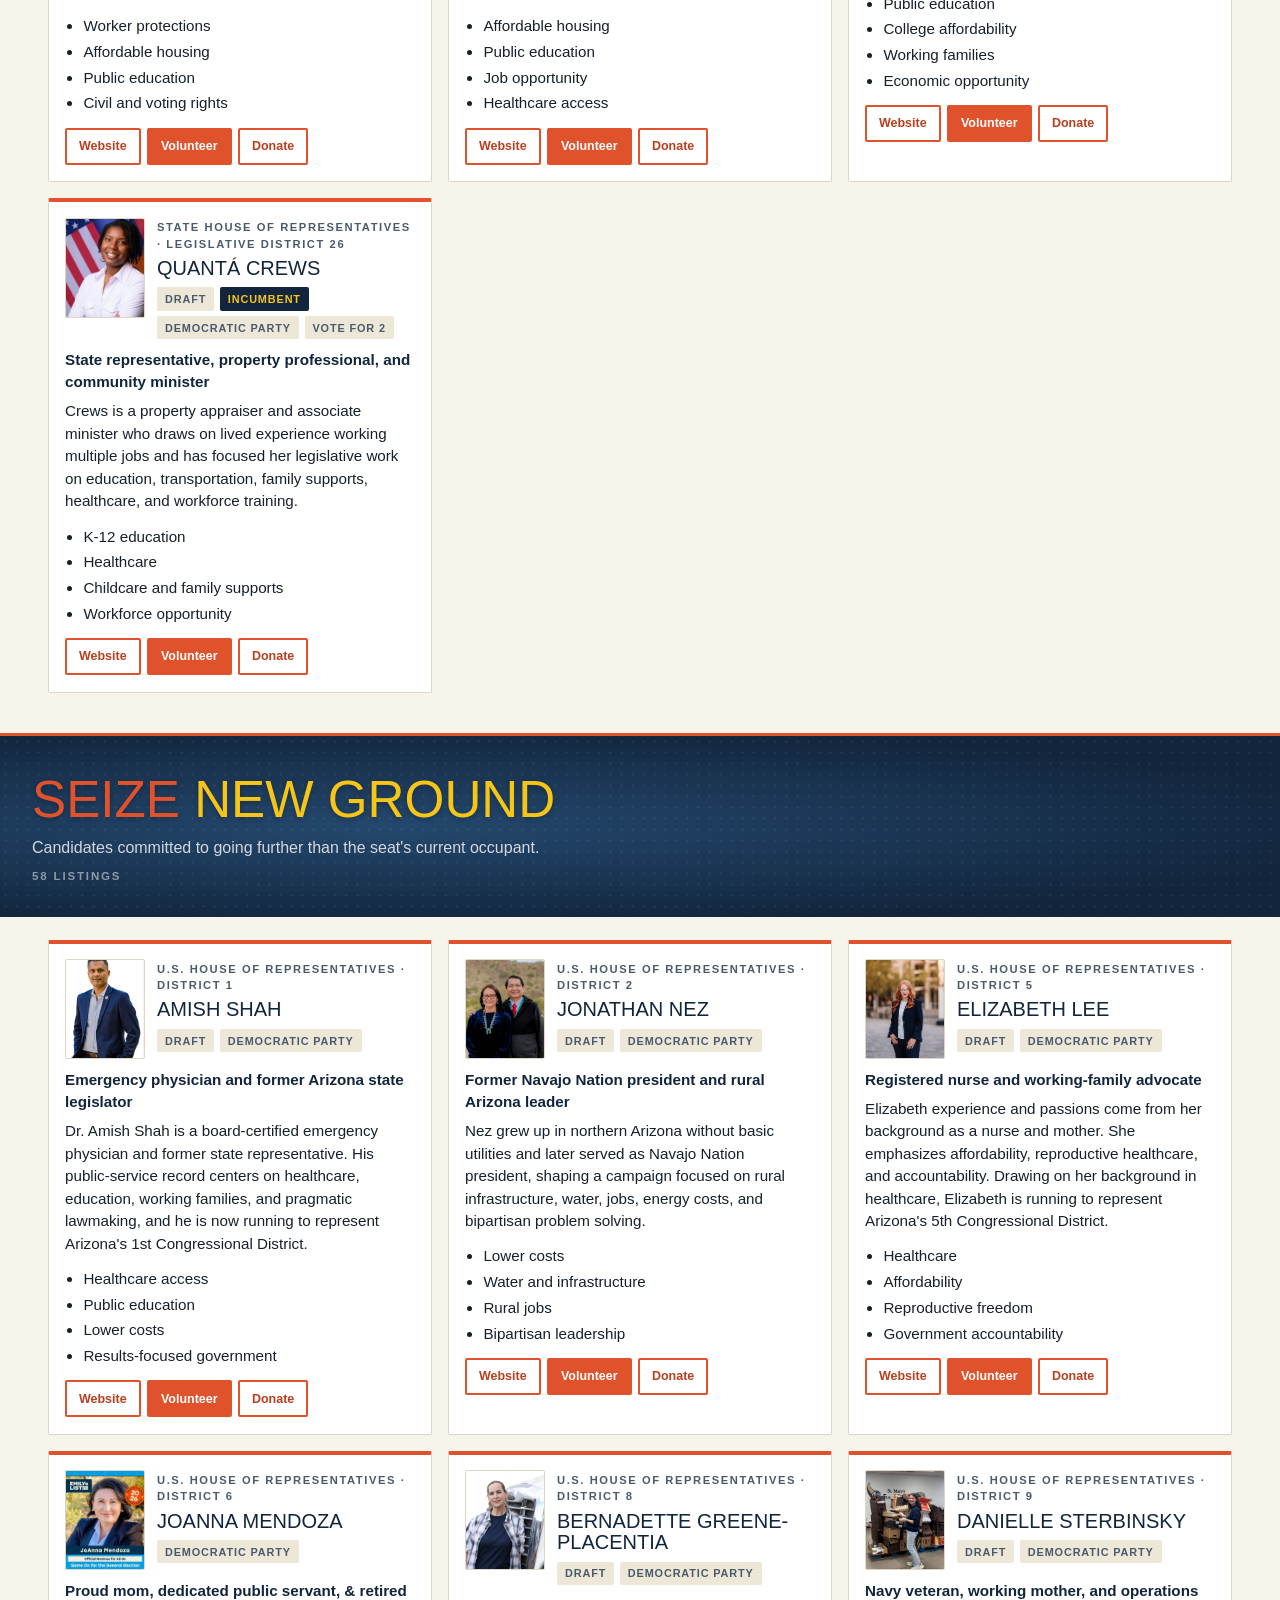
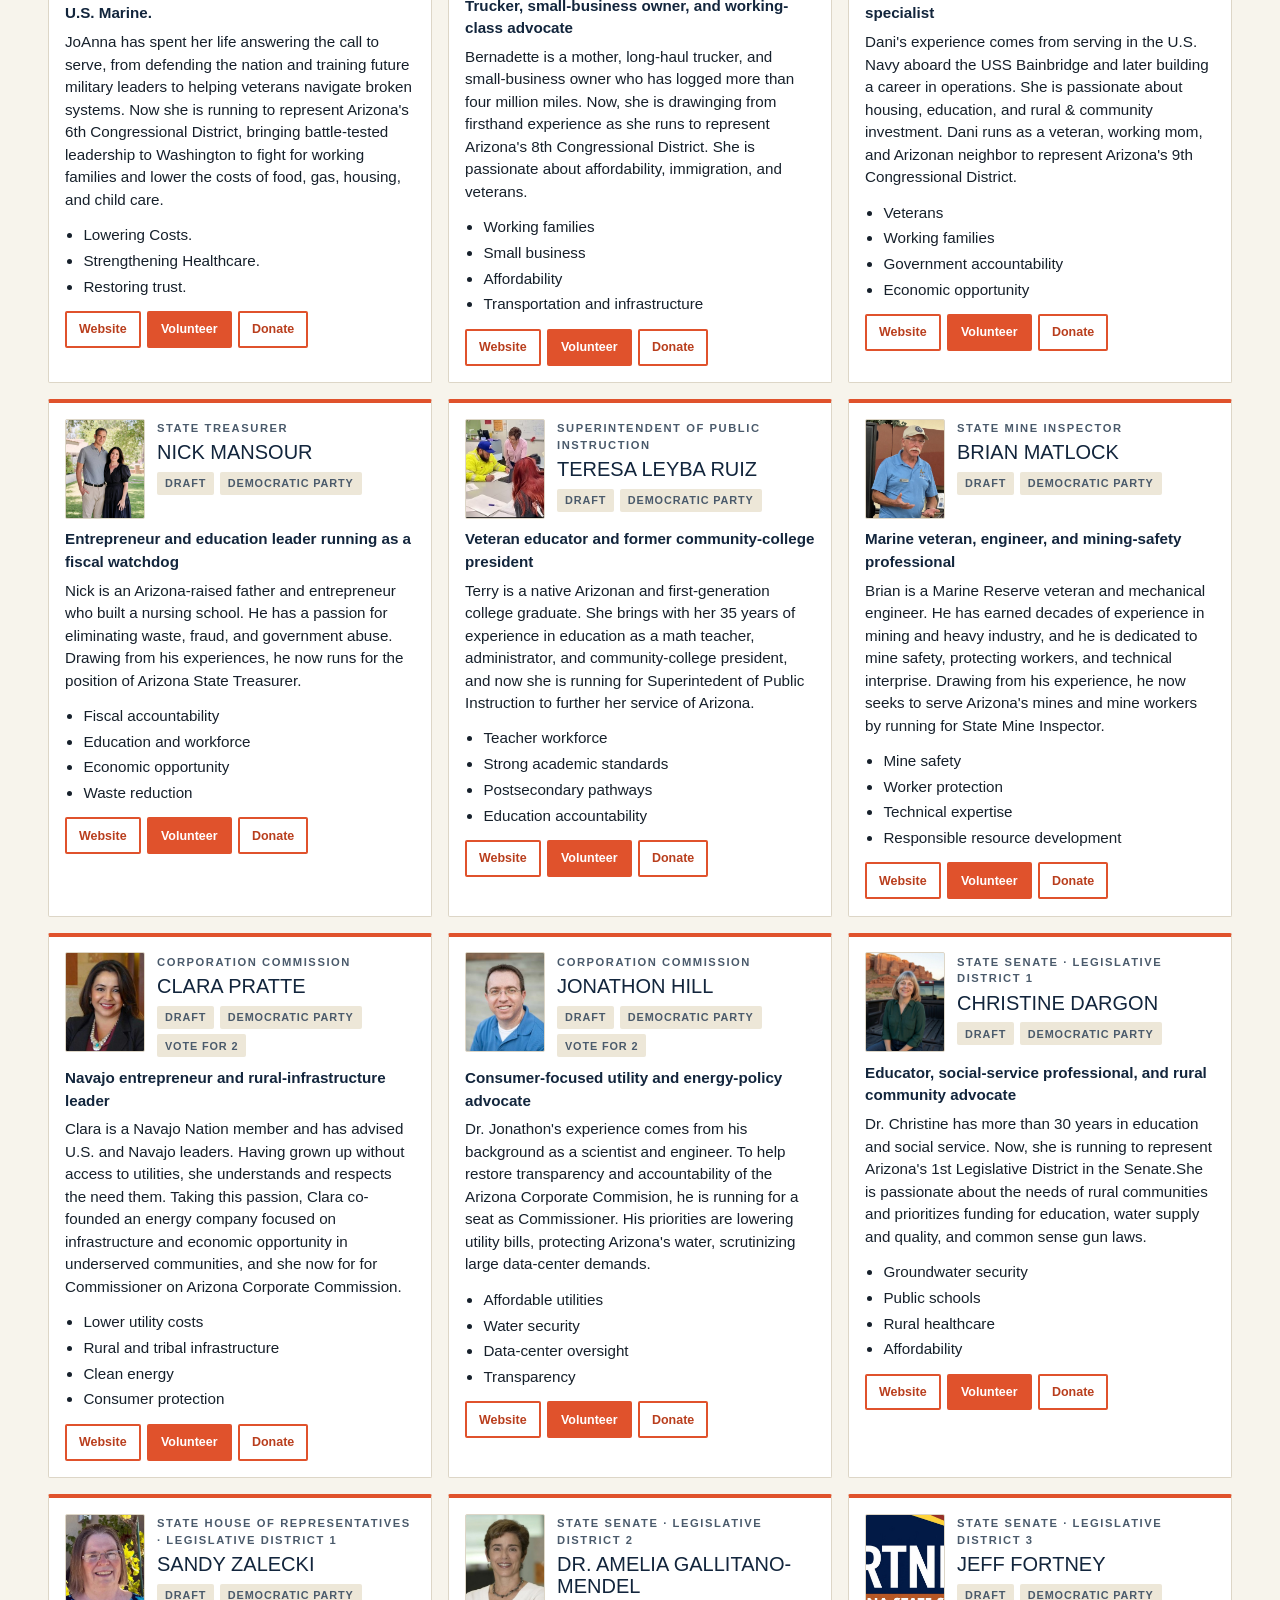
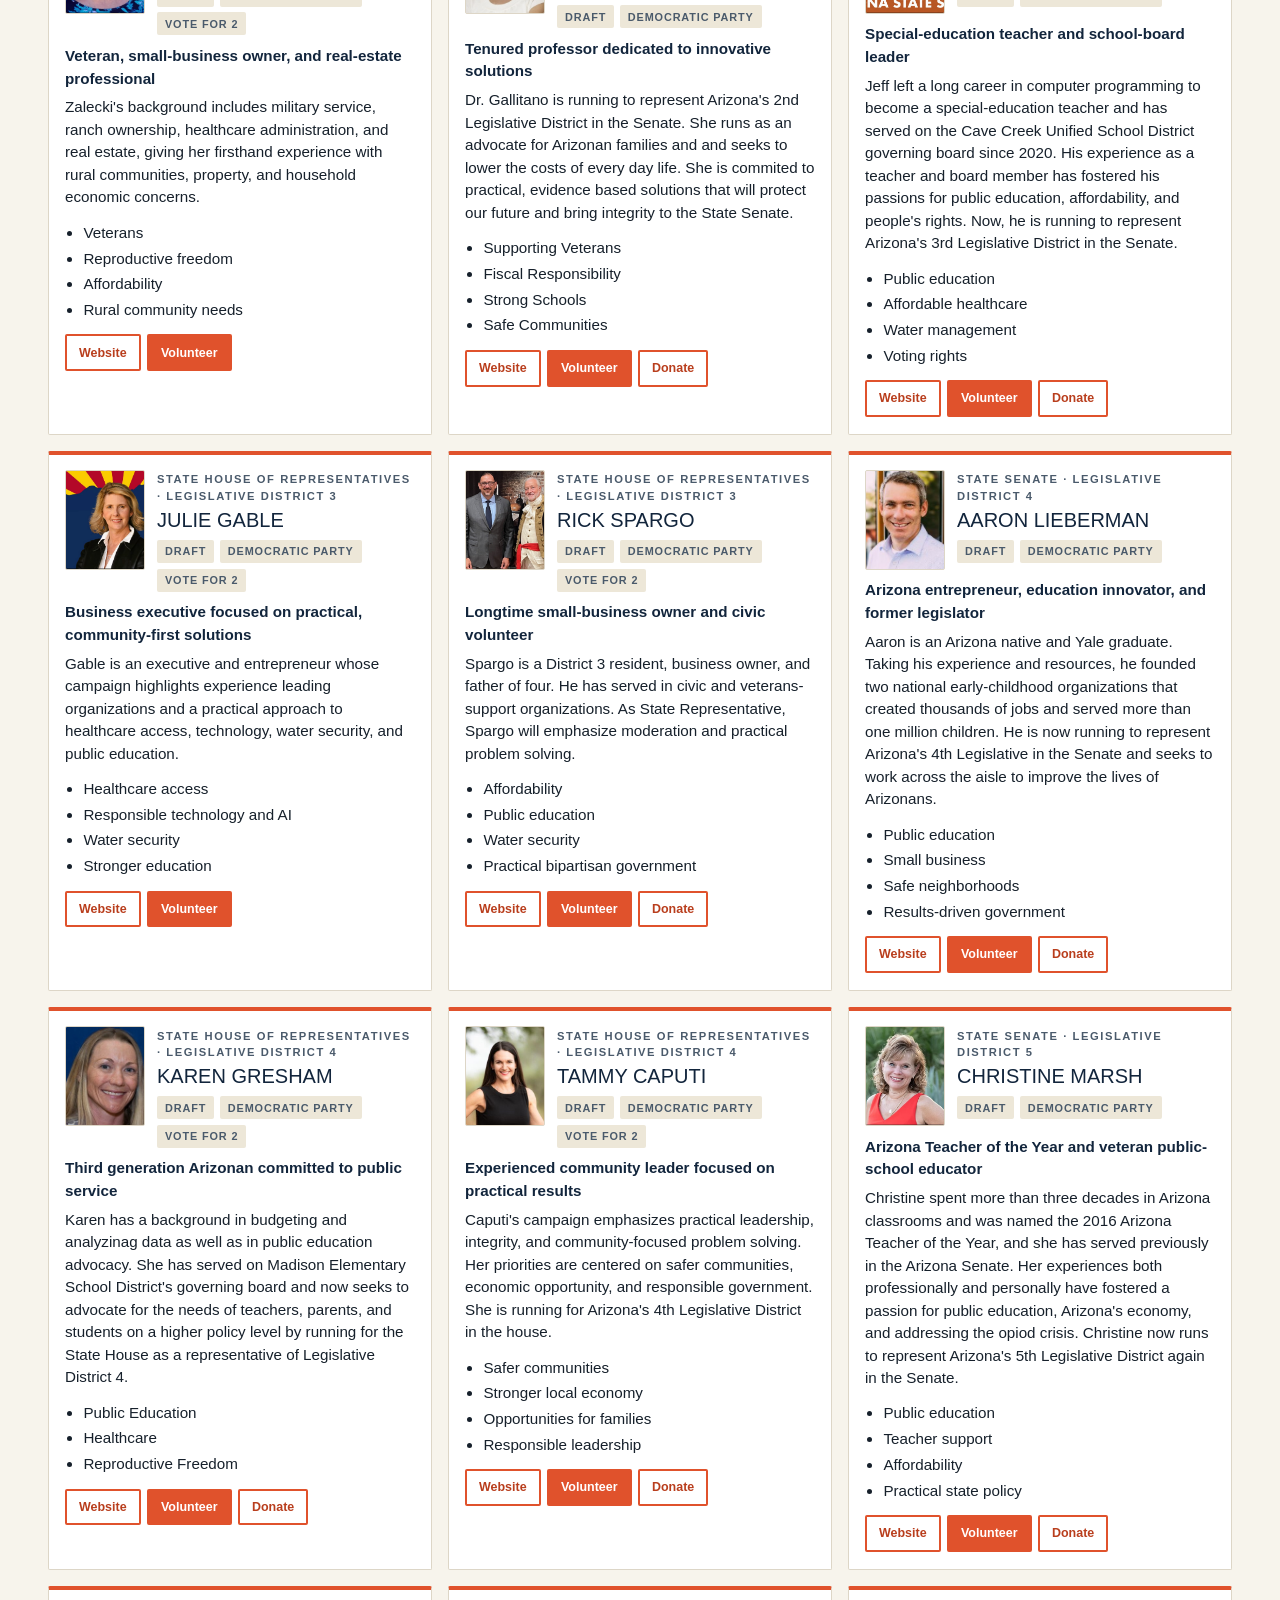
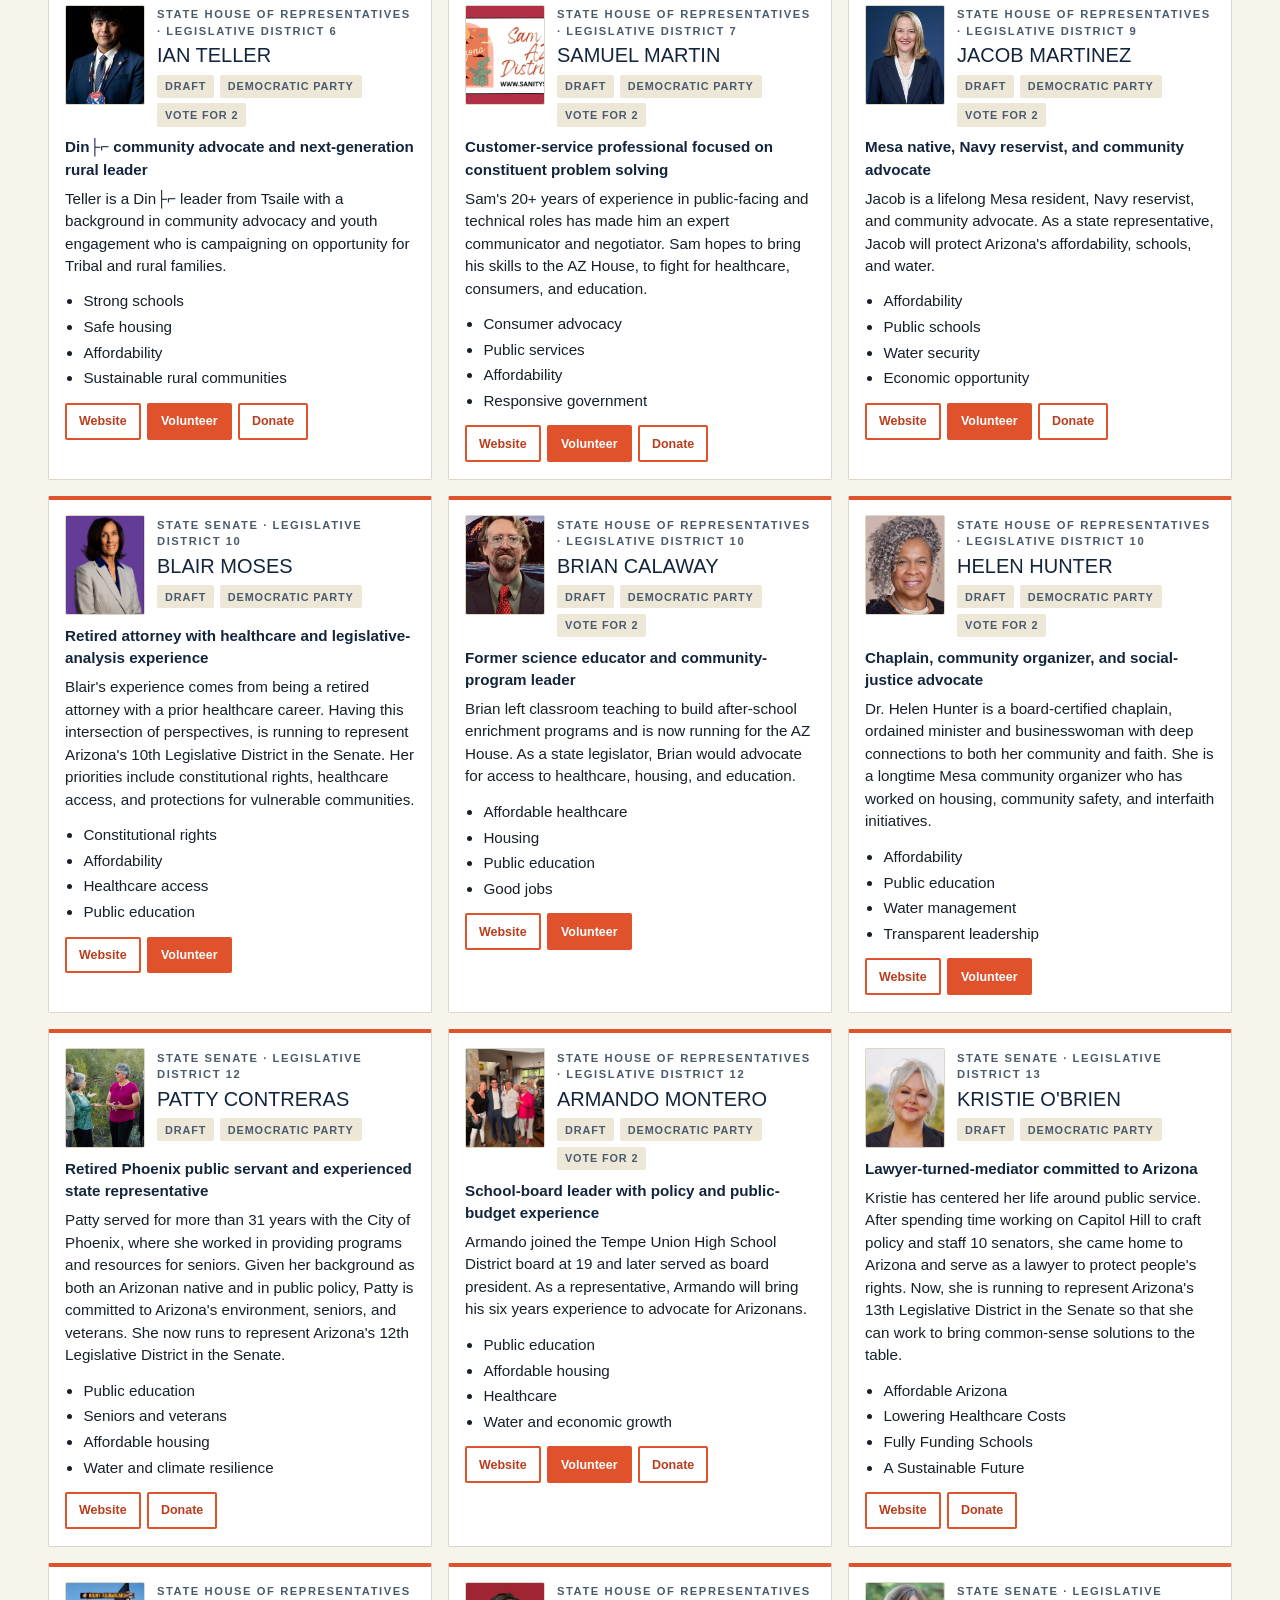
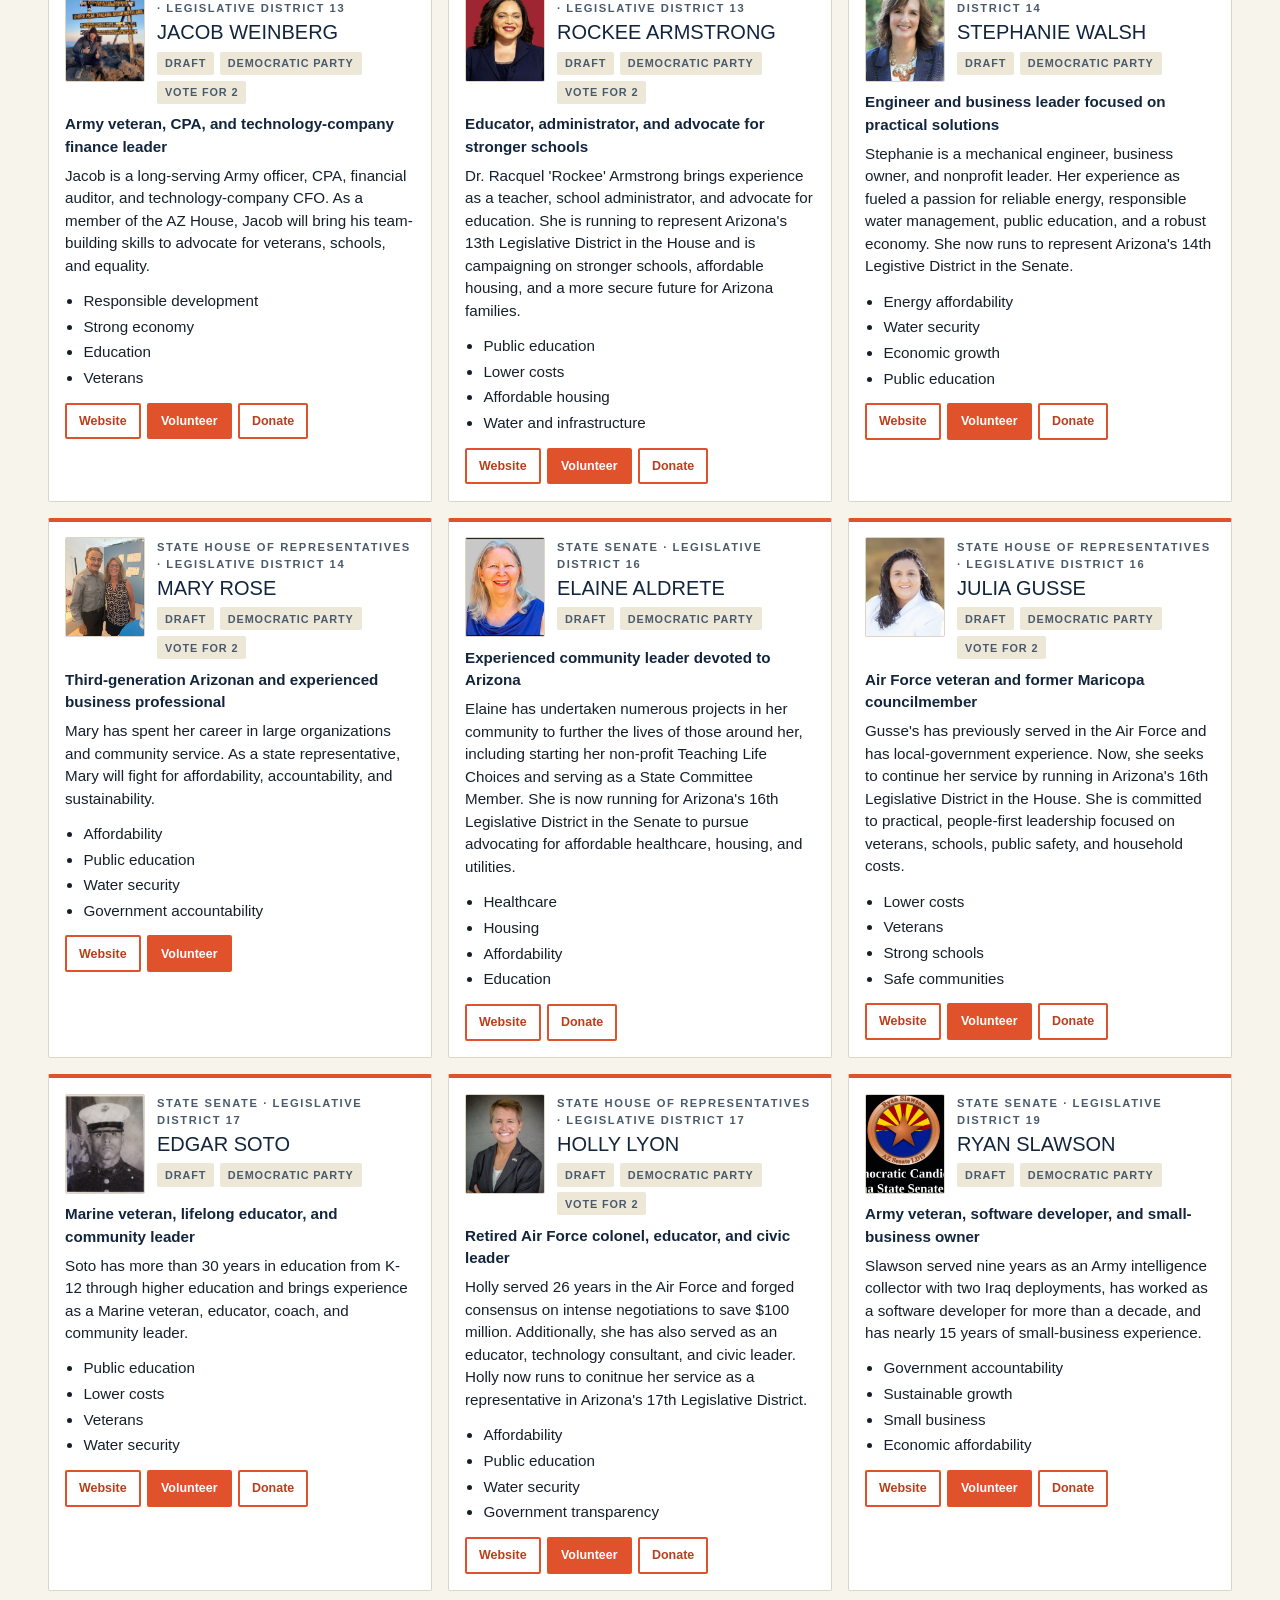
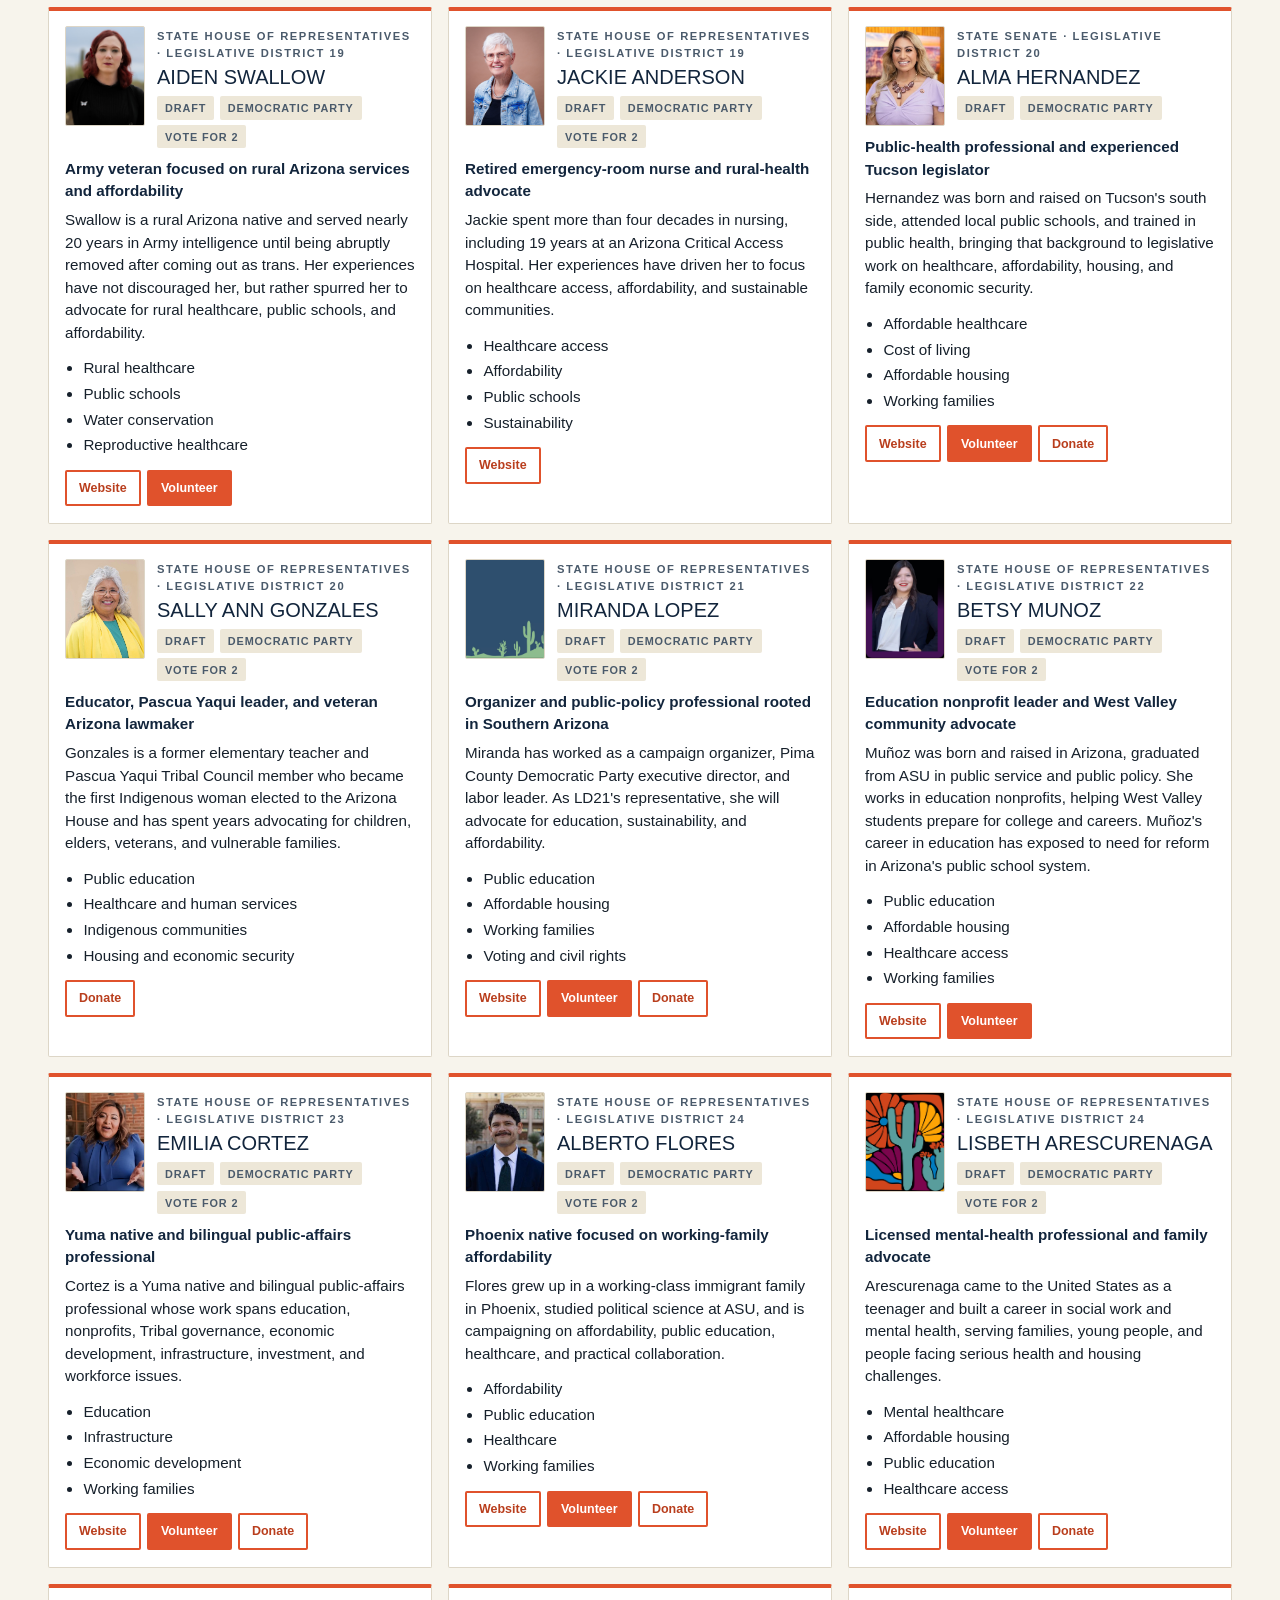
==== commit d666ac89: "Add print summary button and print stylesheet" ====
--- a/index.html
+++ b/index.html
@@ -35,7 +35,10 @@
 
 <!-- ============ VOTER TOOLS ============ -->
 <section class="voter-tools" aria-label="Voter registration tools">
-  <div class="tools-inner" id="voter-tools"></div>
+  <div class="tools-inner">
+    <span id="voter-tools" style="display:contents"></span>
+        <button class="toolbtn toolbtn-quiet" id="print-btn" type="button" onclick="window.print()">Print HSF Summary</button>>
+  </div>
 </section>
 
 <!-- ============ FILTER BAR ============ -->
@@ -57,6 +60,11 @@
 
 <!-- ============ MAIN ============ -->
 <main id="main">
+<div class="print-header" aria-hidden="true">
+  <svg width="120" height="40" viewBox="0 0 120 40"><rect x="1" y="1" width="118" height="38" fill="none" stroke="#000" stroke-width="2"/><text x="60" y="26" text-anchor="middle" font-family="sans-serif" font-weight="bold" font-size="16">HSF</text></svg>
+  <div class="print-title">Hold Seize Fight — 2026 General Election</div>
+  <div class="print-note">Report any problems voting: <strong>866-OUR-VOTE</strong> (866-687-8683). Your legislative district is printed on your voter registration card.</div>
+</div>
 
   <!-- status / error region -->
   <div id="status" class="status" role="status" aria-live="polite"></div>
--- a/styles.css
+++ b/styles.css
@@ -153,6 +153,18 @@
 }
 .toolbtn:hover { background: #FFD84D; color: var(--navy-deep); }
 
+.toolbtn-quiet {
+  background: transparent;
+  color: var(--gold);
+  border: 1px solid var(--gold);
+  font-size: 0.78rem;
+  font-weight: 700;
+  padding: 0.7rem 0.9rem;
+  min-width: 0;
+  flex: 0 0 auto;
+}
+.toolbtn-quiet:hover { background: var(--gold); color: var(--navy-deep); }
+
 /* ---------- filter bar ---------- */
 .filterbar {
   position: sticky;
@@ -661,3 +673,73 @@
 @media (min-width: 60rem) {
   .prop-list { grid-template-columns: repeat(3, 1fr); }
 }
+/* ---------- print ---------- */
+.print-header { display: none; }
+.entry-race-short { display: none; }
+
+@media print {
+  @page { size: portrait; margin: 0.5in; }
+
+  body { background: #FFF; color: #000; font-size: 8pt; line-height: 1.25; }
+
+  .masthead, .voter-tools, .filterbar, .status, .category-head,
+  .entry-portrait, .entry-placeholder, .entry-links, .entry-headline,
+  .entry-summary, .entry-bullets, .entry-tags, .category-orgs,
+  .methodology, .footer-head, .empty, .prop-intro { display: none !important; }
+
+  .print-header { display: block; text-align: center; margin-bottom: 0.25in; }
+  .print-title { font-weight: bold; font-size: 13pt; margin-top: 4pt; }
+  .print-note { font-size: 8pt; margin-top: 3pt; }
+
+  .cardgrid, .prop-list {
+    display: block;
+    columns: 3;
+    column-gap: 0.25in;
+    max-width: none;
+    padding: 0;
+    margin: 0;
+  }
+
+  .entry, .prop {
+    break-inside: avoid;
+    border: none;
+    background: none;
+    padding: 0;
+    margin: 0 0 2pt;
+    font-size: 8pt;
+  }
+
+  .entry-head { display: block; }
+  .entry-race { display: none !important; }
+
+  .entry-race-short {
+    display: inline;
+    font-family: var(--body);
+    font-size: 7.5pt;
+    font-weight: 400;
+    letter-spacing: 0;
+    text-transform: none;
+    color: #000;
+    margin: 0;
+  }
+  .entry-race-short::after { content: "  "; }
+
+  .entry-name {
+    display: inline;
+    font-family: var(--body);
+    font-size: 8pt;
+    font-weight: 700;
+    letter-spacing: 0;
+    text-transform: none;
+    color: #000;
+    margin: 0;
+  }
+
+  .prop-head { font-size: 8pt; color: #000; margin: 0; }
+  .prop-rec { background: none; color: #000; font-weight: bold; padding: 0; }
+  .prop-title { font-size: 8pt; font-weight: normal; margin: 0; }
+  .prop-summary { display: none; }
+
+  .footer { background: none; color: #000; padding: 8pt 0 0; border-top: 1pt solid #000; }
+  .disclaimer { font-size: 7pt; }
+}
